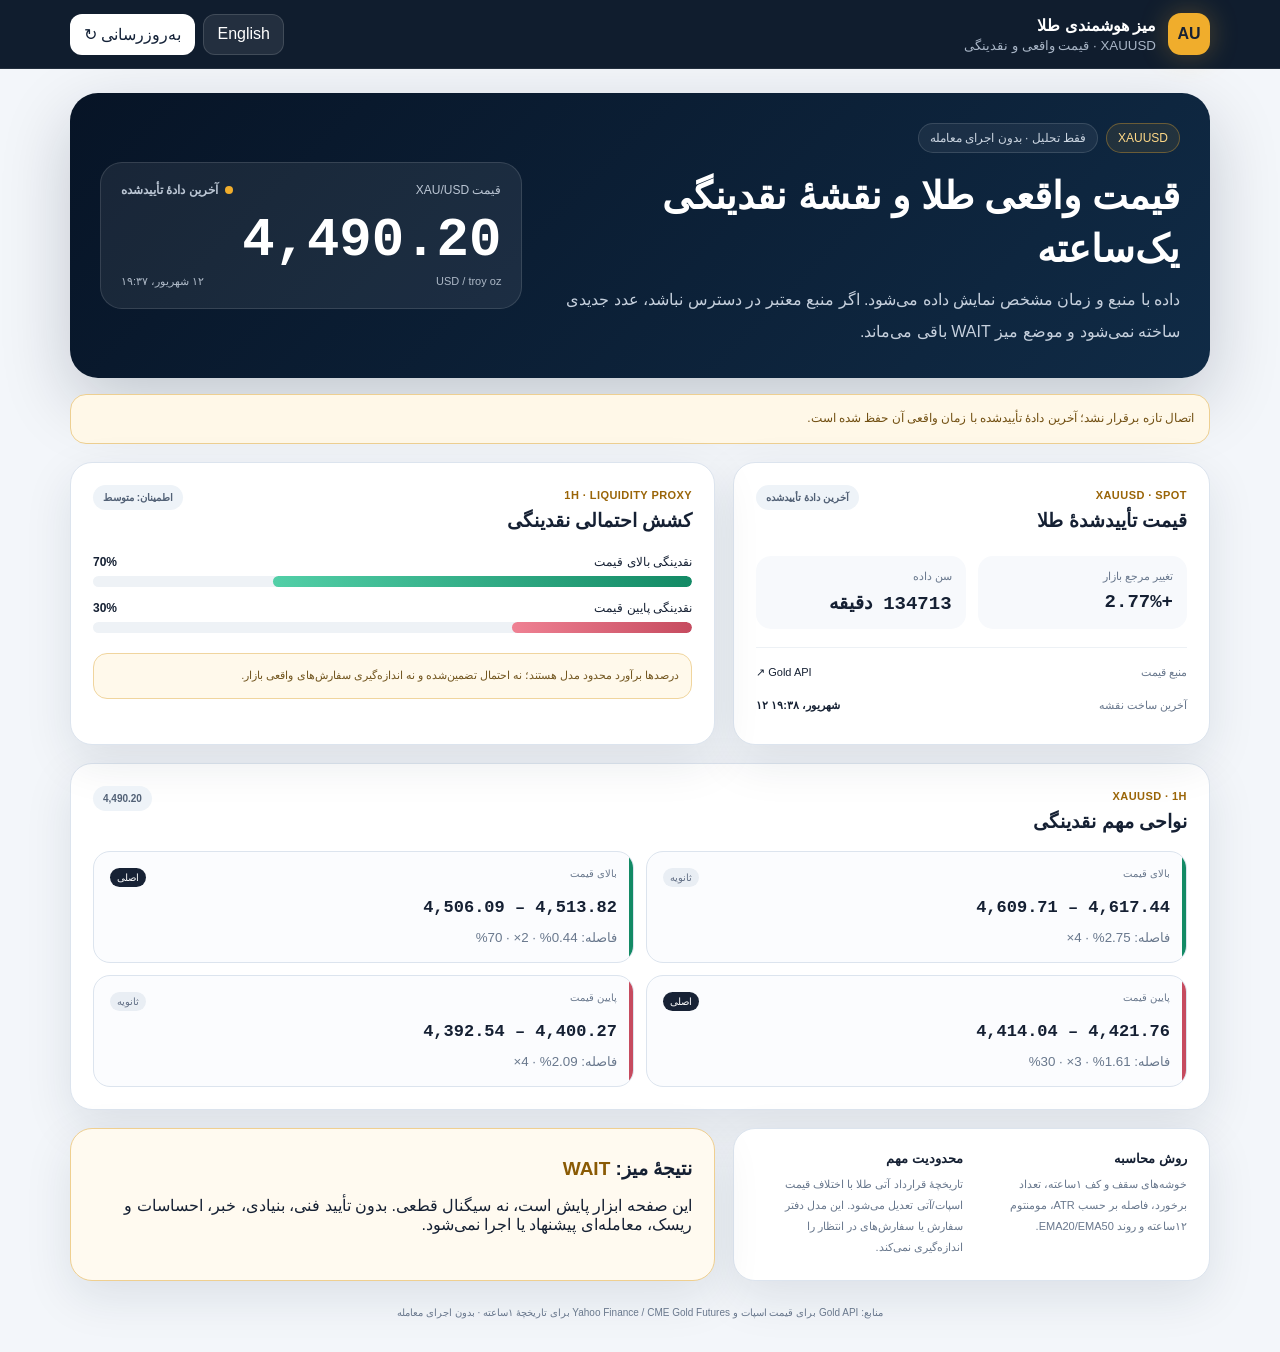
==== docs/index.html @ 8243bec1 "Publish independent live gold dashboard" ====
<!doctype html>
<html lang="fa" dir="rtl">
<head>
  <meta charset="utf-8">
  <meta name="viewport" content="width=device-width,initial-scale=1">
  <meta http-equiv="Content-Security-Policy" content="default-src 'self'; connect-src 'self' https://api.gold-api.com; style-src 'self' 'unsafe-inline'; script-src 'self' 'unsafe-inline'; img-src 'self' data:; object-src 'none'; base-uri 'none'; form-action 'none'">
  <title>میز هوشمندی طلا · XAUUSD</title>
  <meta name="description" content="قیمت واقعی XAUUSD و نقشه نقدینگی یک‌ساعته با منبع و زمان مشخص؛ بدون عدد ساختگی و بدون اجرای معامله.">
  <style>
    :root{--navy:#071426;--navy2:#102b46;--gold:#f0ad2c;--ink:#152033;--muted:#69788d;--line:#dce4ee;--paper:#fff;--bg:#f3f6fa;--green:#138a65;--red:#c64b5f;--blue:#2369db;--amber:#9a6508;--shadow:0 16px 48px rgba(16,35,60,.10)}
    *{box-sizing:border-box}html{color-scheme:light}body{margin:0;background:var(--bg);color:var(--ink);font-family:Tahoma,"Segoe UI",Arial,sans-serif}button,a{font:inherit}.shell{max-width:1180px;margin:auto;padding:0 20px}.topbar{position:sticky;top:0;z-index:20;background:rgba(7,20,38,.96);color:#fff;border-bottom:1px solid rgba(255,255,255,.08);backdrop-filter:blur(14px)}.topbar .shell{min-height:68px;display:flex;align-items:center;justify-content:space-between;gap:16px}.brand{display:flex;align-items:center;gap:12px;min-width:0}.mark{width:42px;height:42px;border-radius:13px;display:grid;place-items:center;background:var(--gold);color:#172133;font-weight:900;box-shadow:0 0 28px rgba(240,173,44,.28)}.brand strong,.brand small{display:block}.brand small{color:#a9b6c7;margin-top:3px}.actions{display:flex;gap:8px}.button{border:1px solid rgba(255,255,255,.14);border-radius:12px;background:rgba(255,255,255,.08);color:#fff;padding:10px 13px;cursor:pointer}.button.primary{background:#fff;color:#132137}.button:disabled{opacity:.55;cursor:wait}.hero{margin-top:24px;border-radius:28px;padding:30px;color:#fff;background:linear-gradient(135deg,var(--navy),var(--navy2));box-shadow:0 24px 70px rgba(7,20,38,.2);display:grid;grid-template-columns:1.2fr .8fr;gap:24px;align-items:center}.eyebrow{display:flex;gap:8px;flex-wrap:wrap}.pill{border:1px solid rgba(255,255,255,.13);border-radius:999px;padding:7px 11px;background:rgba(255,255,255,.06);font-size:12px;color:#cbd5e1}.pill.gold{border-color:rgba(240,173,44,.35);color:#ffd987;background:rgba(240,173,44,.09)}h1{margin:17px 0 8px;font-size:clamp(24px,4vw,38px);line-height:1.4}.hero p{margin:0;color:#c6d0dd;line-height:2;max-width:720px}.quote-panel{border:1px solid rgba(255,255,255,.12);background:rgba(255,255,255,.07);border-radius:22px;padding:20px}.quote-label{display:flex;align-items:center;justify-content:space-between;color:#bbc6d4;font-size:12px}.status-dot{display:inline-flex;align-items:center;gap:7px;font-weight:800}.status-dot::before{content:"";width:8px;height:8px;border-radius:50%;background:var(--gold)}.status-dot.live::before{background:#46d3a4;box-shadow:0 0 0 5px rgba(70,211,164,.12)}.price{display:block;margin:14px 0 5px;font:800 clamp(35px,6vw,54px)/1.1 ui-monospace,SFMono-Regular,Consolas,monospace;direction:ltr;text-align:right}.quote-meta{display:flex;justify-content:space-between;gap:10px;color:#aeb9c7;font-size:11px}.notice{display:none;margin-top:16px;border:1px solid #edcf91;background:#fff8e8;color:#725013;border-radius:16px;padding:13px 15px;font-size:12px;line-height:1.8}.notice.show{display:block}.grid{display:grid;gap:18px;margin:18px 0}.grid.two{grid-template-columns:.85fr 1.15fr}.card{background:var(--paper);border:1px solid var(--line);border-radius:22px;padding:22px;box-shadow:var(--shadow)}.card-head{display:flex;align-items:flex-start;justify-content:space-between;gap:14px}.kicker{color:var(--amber);font-weight:800;font-size:11px;letter-spacing:.04em}.card h2{font-size:19px;margin:6px 0 0}.badge{border-radius:999px;padding:7px 10px;background:#eef3f8;color:#526176;font-size:10px;font-weight:800}.metric-row{display:grid;grid-template-columns:1fr 1fr;gap:12px;margin-top:24px}.metric{background:#f7f9fc;border-radius:15px;padding:14px}.metric span{display:block;color:var(--muted);font-size:11px}.metric strong{display:block;margin-top:8px;font:800 19px ui-monospace,SFMono-Regular,Consolas,monospace}.source-list{border-top:1px solid #edf1f5;margin-top:18px;padding-top:8px}.source-row{display:flex;justify-content:space-between;gap:14px;padding:10px 0;color:var(--muted);font-size:11px}.source-row strong,.source-row a{color:var(--ink);text-decoration:none;text-align:left}.prob{margin-top:23px}.prob-line{display:flex;justify-content:space-between;font-size:12px;margin:14px 0 7px}.track{height:11px;border-radius:999px;background:#eef2f6;overflow:hidden}.fill{height:100%;border-radius:inherit}.fill.up{background:linear-gradient(90deg,#52cfa7,var(--green))}.fill.down{background:linear-gradient(90deg,#ef8193,var(--red))}.warning{margin-top:20px;border:1px solid #f0d59e;border-radius:14px;background:#fff9eb;padding:12px;color:#71551e;font-size:11px;line-height:1.8}.zones{display:grid;grid-template-columns:repeat(2,minmax(0,1fr));gap:12px;margin-top:18px}.zone{position:relative;overflow:hidden;border:1px solid var(--line);border-radius:17px;padding:16px;background:#fbfcfe}.zone::before{content:"";position:absolute;inset-block:0;inset-inline-start:0;width:4px;background:var(--green)}.zone.below::before{background:var(--red)}.zone-top{display:flex;justify-content:space-between;gap:10px;color:var(--muted);font-size:10px}.zone strong{display:block;margin:11px 0;font:800 17px ui-monospace,SFMono-Regular,Consolas,monospace;direction:ltr;text-align:right}.zone small{color:var(--muted)}.rank{padding:4px 7px;border-radius:99px;background:#172235;color:#fff}.rank.secondary{background:#e9eef4;color:#637086}.method{display:grid;grid-template-columns:1fr 1fr;gap:18px}.method h3{margin:0 0 8px;font-size:13px}.method p{margin:0;color:var(--muted);font-size:11px;line-height:1.9}.wait{background:#fffaf0;border-color:#efcf90}.wait strong{color:#8a5a04}.footer{padding:4px 0 30px;color:var(--muted);font-size:10px;text-align:center;line-height:1.9}.ltr{direction:ltr;unicode-bidi:embed}.skeleton{animation:pulse 1.2s ease-in-out infinite}@keyframes pulse{50%{opacity:.45}}@media(max-width:820px){.hero,.grid.two{grid-template-columns:1fr}.method{grid-template-columns:1fr}.hero{padding:23px}.quote-panel{max-width:none}}@media(max-width:560px){.shell{padding:0 13px}.brand small{display:none}.actions .label{display:none}.hero{margin-top:13px;border-radius:21px}.card{padding:17px;border-radius:18px}.zones,.metric-row{grid-template-columns:1fr}.topbar .shell{min-height:62px}.price{font-size:39px}}
  </style>
</head>
<body>
  <header class="topbar"><div class="shell"><div class="brand"><div class="mark">AU</div><div><strong id="brand">میز هوشمندی طلا</strong><small id="desk">XAUUSD · قیمت واقعی و نقدینگی</small></div></div><div class="actions"><button class="button" id="language" type="button">English</button><button class="button primary" id="refresh" type="button"><span class="label">به‌روزرسانی</span> ↻</button></div></div></header>
  <main class="shell">
    <section class="hero"><div><div class="eyebrow"><span class="pill gold">XAUUSD</span><span class="pill" id="analysis-only">فقط تحلیل · بدون اجرای معامله</span></div><h1 id="title">قیمت واقعی طلا و نقشهٔ نقدینگی یک‌ساعته</h1><p id="subtitle">داده با منبع و زمان مشخص نمایش داده می‌شود. اگر منبع معتبر در دسترس نباشد، عدد جدیدی ساخته نمی‌شود و موضع میز WAIT باقی می‌ماند.</p></div><div class="quote-panel"><div class="quote-label"><span id="quote-label">قیمت XAU/USD</span><span id="status" class="status-dot">در حال دریافت</span></div><strong id="price" class="price skeleton">—</strong><div class="quote-meta"><span>USD / troy oz</span><span id="observed">—</span></div></div></section>
    <div id="notice" class="notice"></div>
    <section class="grid two">
      <article class="card"><div class="card-head"><div><span class="kicker">XAUUSD · SPOT</span><h2 id="quote-title">قیمت تأییدشدهٔ طلا</h2></div><span id="quality" class="badge">—</span></div><div class="metric-row"><div class="metric"><span id="change-label">تغییر مرجع بازار</span><strong id="change">—</strong></div><div class="metric"><span id="age-label">سن داده</span><strong id="age">—</strong></div></div><div class="source-list"><div class="source-row"><span id="source-label">منبع قیمت</span><a href="https://api.gold-api.com/price/XAU/USD" target="_blank" rel="noreferrer">Gold API ↗</a></div><div class="source-row"><span id="snapshot-label">آخرین ساخت نقشه</span><strong id="generated" class="ltr">—</strong></div></div></article>
      <article class="card"><div class="card-head"><div><span class="kicker">1H · LIQUIDITY PROXY</span><h2 id="liquidity-title">کشش احتمالی نقدینگی</h2></div><span id="confidence" class="badge">—</span></div><div class="prob"><div class="prob-line"><span id="upper-label">نقدینگی بالای قیمت</span><strong id="upper">—</strong></div><div class="track"><div id="upper-bar" class="fill up" style="width:0"></div></div><div class="prob-line"><span id="lower-label">نقدینگی پایین قیمت</span><strong id="lower">—</strong></div><div class="track"><div id="lower-bar" class="fill down" style="width:0"></div></div></div><div id="liquidity-warning" class="warning">درصدها برآورد محدود مدل هستند؛ نه احتمال تضمین‌شده و نه اندازه‌گیری سفارش‌های واقعی بازار.</div></article>
    </section>
    <section class="card"><div class="card-head"><div><span class="kicker">XAUUSD · 1H</span><h2 id="zones-title">نواحی مهم نقدینگی</h2></div><span id="current" class="badge ltr">—</span></div><div id="zones" class="zones"><div class="zone"><small>در حال دریافت دادهٔ معتبر…</small></div></div></section>
    <section class="grid two"><article class="card"><div class="method"><div><h3 id="method-title">روش محاسبه</h3><p id="method-text">خوشه‌های سقف و کف ۱ساعته، تعداد برخورد، فاصله بر حسب ATR، مومنتوم ۱۲ساعته و روند EMA20/EMA50.</p></div><div><h3 id="limit-title">محدودیت مهم</h3><p id="limit-text">تاریخچهٔ قرارداد آتی طلا با اختلاف قیمت اسپات/آتی تعدیل می‌شود. این مدل دفتر سفارش یا سفارش‌های در انتظار را اندازه‌گیری نمی‌کند.</p></div></div></article><article class="card wait"><h2 id="decision-title">نتیجهٔ میز: <strong>WAIT</strong></h2><p id="decision-text">این صفحه ابزار پایش است، نه سیگنال قطعی. بدون تأیید فنی، بنیادی، خبر، احساسات و ریسک، معامله‌ای پیشنهاد یا اجرا نمی‌شود.</p></article></section>
    <footer class="footer" id="footer">منابع: Gold API برای قیمت اسپات و Yahoo Finance / CME Gold Futures برای تاریخچهٔ ۱ساعته · بدون اجرای معامله</footer>
  </main>
  <script>
    'use strict';
    const GOLD_URL='https://api.gold-api.com/price/XAU/USD';
    const SNAPSHOT_KEY='ashkan-gold-pages-snapshot-v1';
    const $=id=>document.getElementById(id);
    const copy={fa:{brand:'میز هوشمندی طلا',desk:'XAUUSD · قیمت واقعی و نقدینگی',analysis:'فقط تحلیل · بدون اجرای معامله',title:'قیمت واقعی طلا و نقشهٔ نقدینگی یک‌ساعته',subtitle:'داده با منبع و زمان مشخص نمایش داده می‌شود. اگر منبع معتبر در دسترس نباشد، عدد جدیدی ساخته نمی‌شود و موضع میز WAIT باقی می‌ماند.',refresh:'به‌روزرسانی',loading:'در حال دریافت',live:'زنده',delayed:'با تأخیر',stale:'آخرین دادهٔ تأییدشده',quoteLabel:'قیمت XAU/USD',quote:'قیمت تأییدشدهٔ طلا',change:'تغییر مرجع بازار',age:'سن داده',source:'منبع قیمت',snapshot:'آخرین ساخت نقشه',liquidity:'کشش احتمالی نقدینگی',upper:'نقدینگی بالای قیمت',lower:'نقدینگی پایین قیمت',confidence:'اطمینان',low:'کم',medium:'متوسط',warning:'درصدها برآورد محدود مدل هستند؛ نه احتمال تضمین‌شده و نه اندازه‌گیری سفارش‌های واقعی بازار.',zones:'نواحی مهم نقدینگی',above:'بالای قیمت',below:'پایین قیمت',primary:'اصلی',secondary:'ثانویه',distance:'فاصله',method:'روش محاسبه',methodText:'خوشه‌های سقف و کف ۱ساعته، تعداد برخورد، فاصله بر حسب ATR، مومنتوم ۱۲ساعته و روند EMA20/EMA50.',limit:'محدودیت مهم',limitText:'تاریخچهٔ قرارداد آتی طلا با اختلاف قیمت اسپات/آتی تعدیل می‌شود. این مدل دفتر سفارش یا سفارش‌های در انتظار را اندازه‌گیری نمی‌کند.',decision:'نتیجهٔ میز: ',decisionText:'این صفحه ابزار پایش است، نه سیگنال قطعی. بدون تأیید فنی، بنیادی، خبر، احساسات و ریسک، معامله‌ای پیشنهاد یا اجرا نمی‌شود.',footer:'منابع: Gold API برای قیمت اسپات و Yahoo Finance / CME Gold Futures برای تاریخچهٔ ۱ساعته · بدون اجرای معامله',network:'اتصال تازه برقرار نشد؛ آخرین دادهٔ تأییدشده با زمان واقعی آن حفظ شده است.',noData:'هیچ دادهٔ معتبر تازه‌ای در دسترس نیست؛ عددی نمایش داده نمی‌شود.',seconds:'ثانیه',minutes:'دقیقه'},en:{brand:'Gold Intelligence Desk',desk:'XAUUSD · validated price & liquidity',analysis:'Analysis only · no trade execution',title:'Real gold price and 1-hour liquidity map',subtitle:'Every value carries a source and timestamp. When validated data is unavailable, no new number is invented and the desk remains at WAIT.',refresh:'Refresh',loading:'Loading',live:'Live',delayed:'Delayed',stale:'Last verified',quoteLabel:'XAU/USD price',quote:'Validated gold quote',change:'Market reference change',age:'Data age',source:'Price source',snapshot:'Liquidity map built',liquidity:'Estimated liquidity attraction',upper:'Liquidity above price',lower:'Liquidity below price',confidence:'Confidence',low:'Low',medium:'Medium',warning:'Percentages are bounded model estimates—not guarantees or measurements of actual resting orders.',zones:'Important liquidity zones',above:'Above price',below:'Below price',primary:'Primary',secondary:'Secondary',distance:'Distance',method:'Method',methodText:'Clustered 1H swing highs/lows, touch count, ATR distance, 12-hour momentum and EMA20/EMA50 trend.',limit:'Important limitation',limitText:'Gold-futures history is shifted by the spot/futures basis. This model does not measure an order book or resting orders.',decision:'Desk conclusion: ',decisionText:'This is a monitoring tool, not a certain signal. No trade is proposed or executed without technical, fundamental, news, sentiment and risk confirmation.',footer:'Sources: Gold API for spot and Yahoo Finance / CME Gold Futures for 1-hour history · no trade execution',network:'A fresh connection failed; the last verified data remains visible with its original timestamp.',noData:'No fresh validated data is available; no number is displayed.',seconds:'seconds',minutes:'minutes'}};
    let lang=localStorage.getItem('desk-language')==='en'?'en':'fa',snapshot=null,quote=null,lastError=null,loading=false;
    const text=()=>copy[lang];
    const fmt=value=>new Intl.NumberFormat('en-US',{minimumFractionDigits:2,maximumFractionDigits:2}).format(value);
    const time=value=>value?new Intl.DateTimeFormat(lang==='fa'?'fa-IR':'en-GB',{timeZone:'Asia/Tehran',month:'short',day:'numeric',hour:'2-digit',minute:'2-digit'}).format(new Date(value)):'—';
    function validGold(raw){if(!raw||raw.symbol!=='XAU'||raw.currency!=='USD'||!Number.isFinite(raw.price)||raw.price<=0||typeof raw.updatedAt!=='string')return null;const age=(Date.now()-Date.parse(raw.updatedAt))/1000;if(!Number.isFinite(age)||age>300||age<-120)return null;return{price:raw.price,observed_at:raw.updatedAt,age_seconds:Math.max(0,age),quality:age<=90?'live':'delayed',provider:'Gold API'};}
    function validSnapshot(raw){return raw&&raw.instrument==='XAUUSD'&&raw.quote&&Number.isFinite(raw.quote.price)&&raw.liquidity&&Array.isArray(raw.liquidity.zones)?raw:null;}
    function zoneMarkup(zone,current,delta){const low=zone.low+delta,high=zone.high+delta,mid=zone.midpoint+delta,distance=Math.abs(mid-current)/current*100,t=text();return `<div class="zone ${zone.side==='below'?'below':''}"><div class="zone-top"><span>${zone.side==='above'?t.above:t.below}</span><span class="rank ${zone.rank==='secondary'?'secondary':''}">${zone.rank==='primary'?t.primary:t.secondary}</span></div><strong>${fmt(low)} – ${fmt(high)}</strong><small>${t.distance}: ${distance.toFixed(2)}% · ${zone.touches}×${zone.model_probability!=null?' · '+zone.model_probability+'%':''}</small></div>`;}
    function applyCopy(){const t=text();document.documentElement.lang=lang;document.documentElement.dir=lang==='fa'?'rtl':'ltr';document.title=lang==='fa'?'میز هوشمندی طلا · XAUUSD':'Gold Intelligence Desk · XAUUSD';$('brand').textContent=t.brand;$('desk').textContent=t.desk;$('analysis-only').textContent=t.analysis;$('title').textContent=t.title;$('subtitle').textContent=t.subtitle;$('quote-label').textContent=t.quoteLabel;$('language').textContent=lang==='fa'?'English':'فارسی';$('refresh').querySelector('.label').textContent=t.refresh;$('quote-title').textContent=t.quote;$('change-label').textContent=t.change;$('age-label').textContent=t.age;$('source-label').textContent=t.source;$('snapshot-label').textContent=t.snapshot;$('liquidity-title').textContent=t.liquidity;$('upper-label').textContent=t.upper;$('lower-label').textContent=t.lower;$('liquidity-warning').textContent=t.warning;$('zones-title').textContent=t.zones;$('method-title').textContent=t.method;$('method-text').textContent=t.methodText;$('limit-title').textContent=t.limit;$('limit-text').textContent=t.limitText;$('decision-title').innerHTML=t.decision+'<strong>WAIT</strong>';$('decision-text').textContent=t.decisionText;$('footer').textContent=t.footer;}
    function render(){applyCopy();const t=text(),q=quote||(snapshot&&snapshot.quote),usable=q&&Number.isFinite(q.price),observed=q&&(q.observed_at||q.updatedAt),age=usable?Math.max(0,(Date.now()-Date.parse(observed))/1000):null,quality=quote?quote.quality:(usable?'stale':'unavailable');$('price').classList.remove('skeleton');$('price').textContent=usable?fmt(q.price):'—';$('observed').textContent=usable?time(observed):'—';$('status').textContent=quality==='live'?t.live:quality==='delayed'?t.delayed:quality==='stale'?t.stale:t.noData;$('status').className='status-dot '+(quality==='live'?'live':'');$('quality').textContent=quality==='live'?t.live:quality==='delayed'?t.delayed:quality==='stale'?t.stale:'—';$('age').textContent=age==null?'—':age<120?`${Math.round(age)} ${t.seconds}`:`${Math.round(age/60)} ${t.minutes}`;$('change').textContent=snapshot&&Number.isFinite(snapshot.quote.change_percent)?`${snapshot.quote.change_percent>=0?'+':''}${snapshot.quote.change_percent.toFixed(2)}%`:'—';$('generated').textContent=snapshot?time(snapshot.generated_at):'—';const notice=lastError?(!usable?t.noData:t.network):'';$('notice').textContent=notice;$('notice').className='notice '+(notice?'show':'');const liq=snapshot&&snapshot.liquidity;if(liq){$('confidence').textContent=`${t.confidence}: ${liq.confidence==='medium'?t.medium:t.low}`;$('upper').textContent=liq.upper_probability+'%';$('lower').textContent=liq.lower_probability+'%';$('upper-bar').style.width=liq.upper_probability+'%';$('lower-bar').style.width=liq.lower_probability+'%';$('current').textContent=usable?fmt(q.price):'—';const delta=usable?q.price-snapshot.quote.price:0;$('zones').innerHTML=liq.zones.map(z=>zoneMarkup(z,usable?q.price:snapshot.quote.price,delta)).join('');}else{$('confidence').textContent='—';$('upper').textContent=$('lower').textContent='—';$('zones').innerHTML=`<div class="zone"><small>${t.noData}</small></div>`;}}
    async function load(){if(loading)return;loading=true;$('refresh').disabled=true;lastError=null;try{const [snapResult,goldResult]=await Promise.allSettled([fetch('market.json?ts='+Date.now(),{cache:'no-store'}).then(r=>{if(!r.ok)throw new Error('snapshot');return r.json();}),fetch(GOLD_URL,{cache:'no-store'}).then(r=>{if(!r.ok)throw new Error('quote');return r.json();})]);if(snapResult.status==='fulfilled'&&validSnapshot(snapResult.value)){snapshot=snapResult.value;localStorage.setItem(SNAPSHOT_KEY,JSON.stringify(snapshot));}else{const saved=JSON.parse(localStorage.getItem(SNAPSHOT_KEY)||'null');snapshot=validSnapshot(saved);lastError='snapshot';}quote=goldResult.status==='fulfilled'?validGold(goldResult.value):null;if(!quote)lastError=lastError||'quote';}catch(error){lastError='network';}finally{loading=false;$('refresh').disabled=false;render();}}
    $('language').addEventListener('click',()=>{lang=lang==='fa'?'en':'fa';localStorage.setItem('desk-language',lang);render();});$('refresh').addEventListener('click',load);applyCopy();load();setInterval(load,60000);
  </script>
</body>
</html>
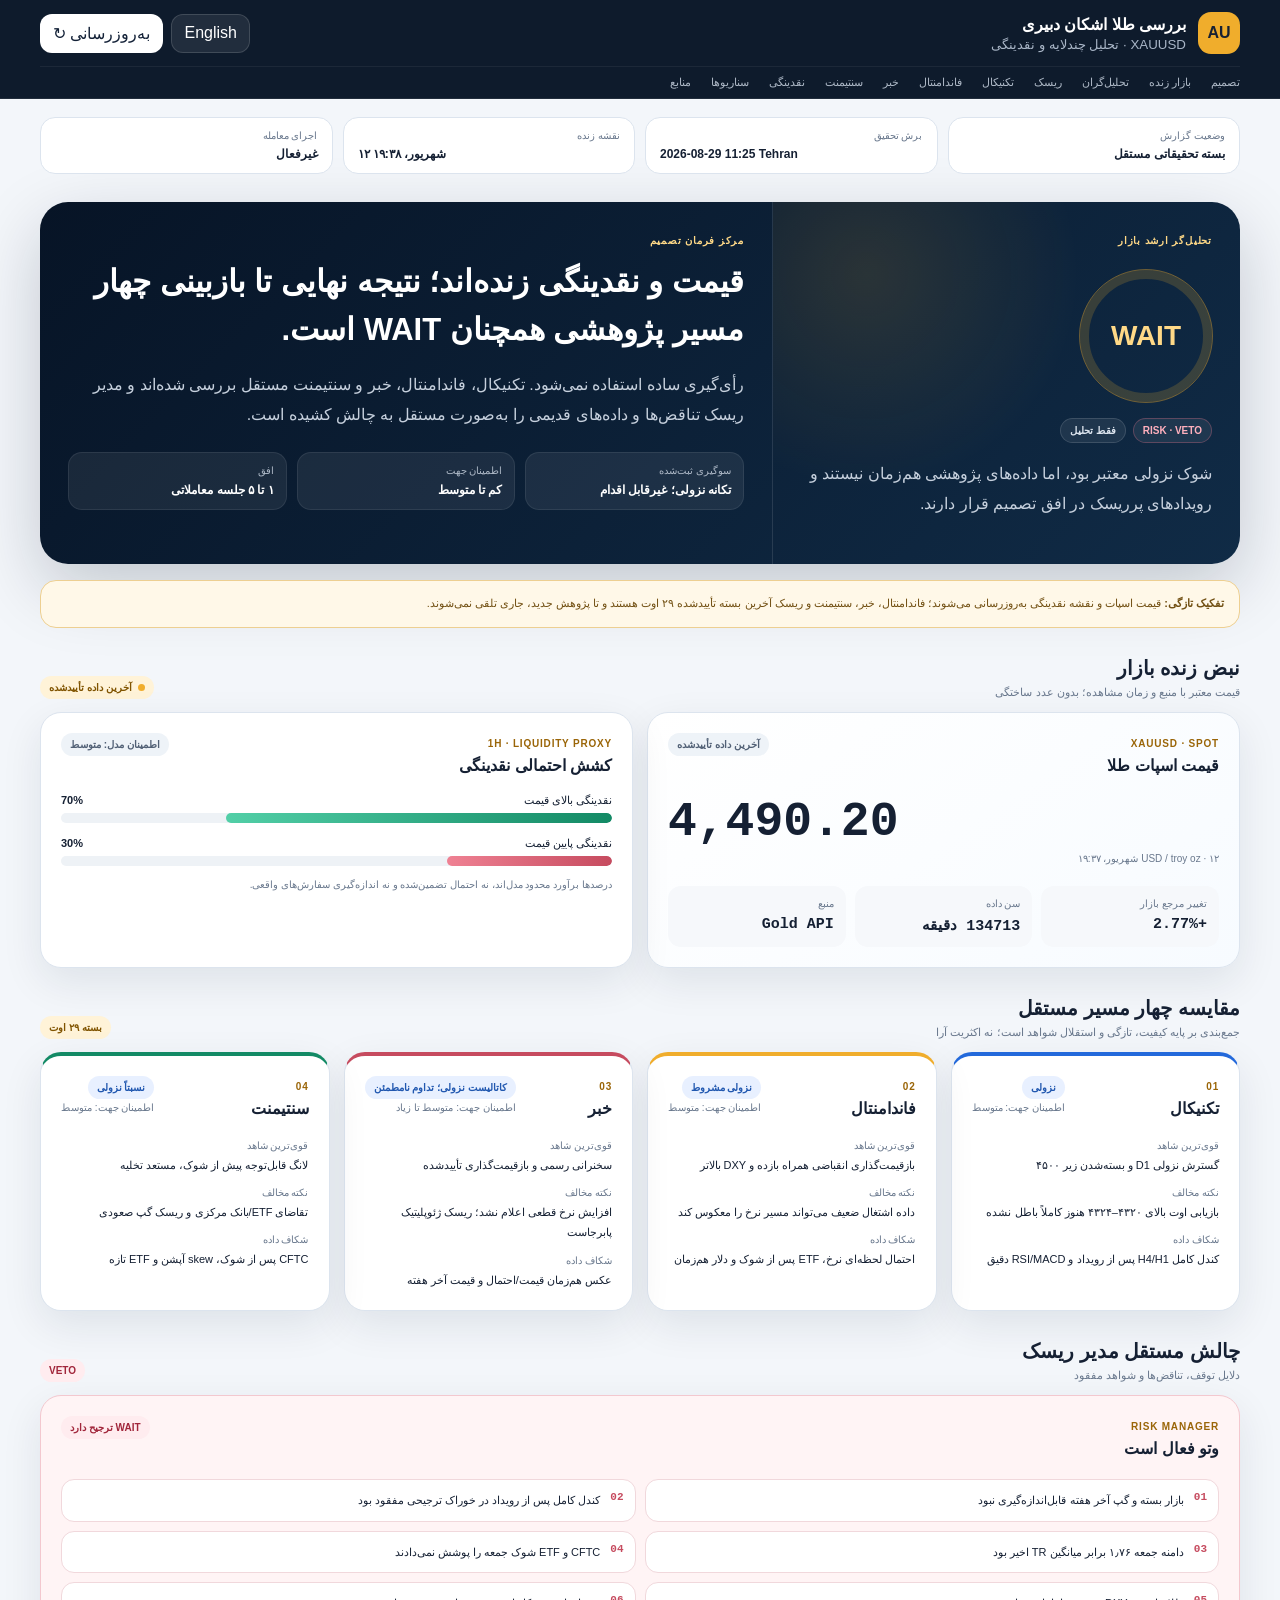
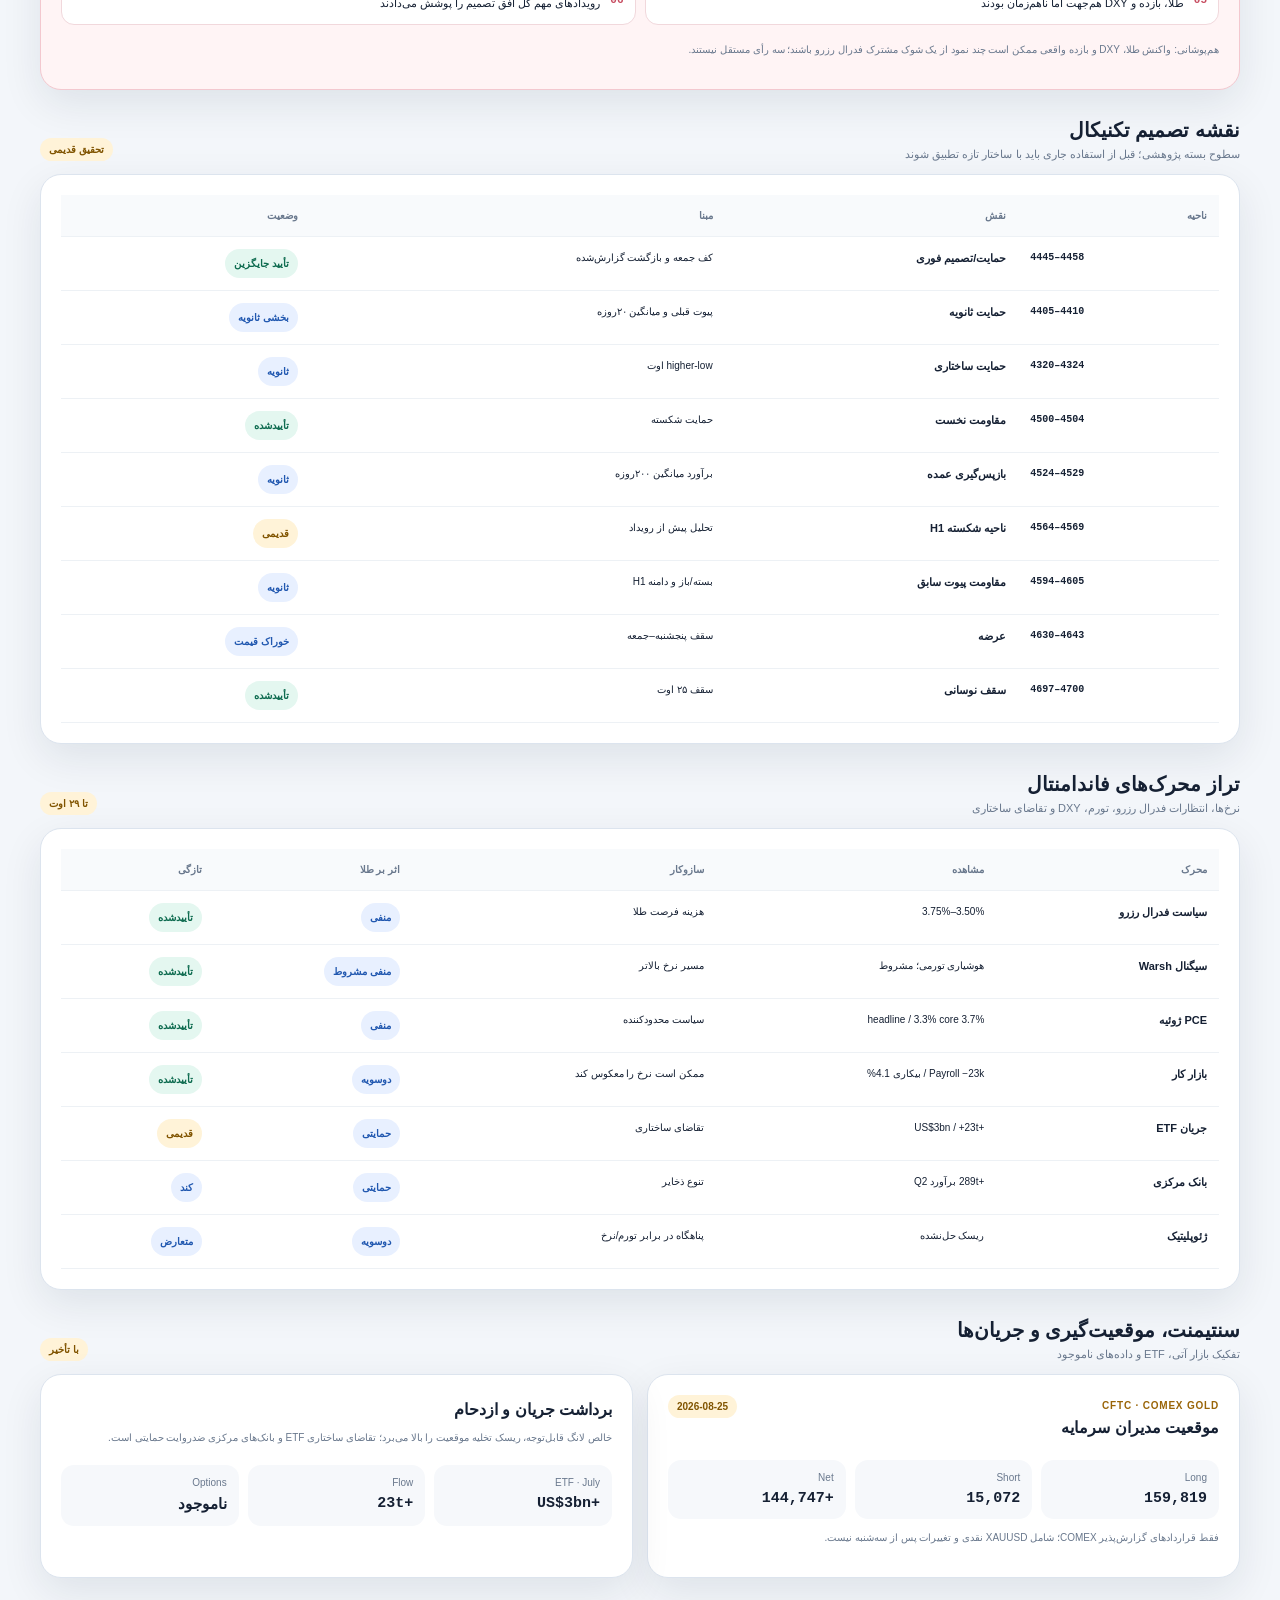
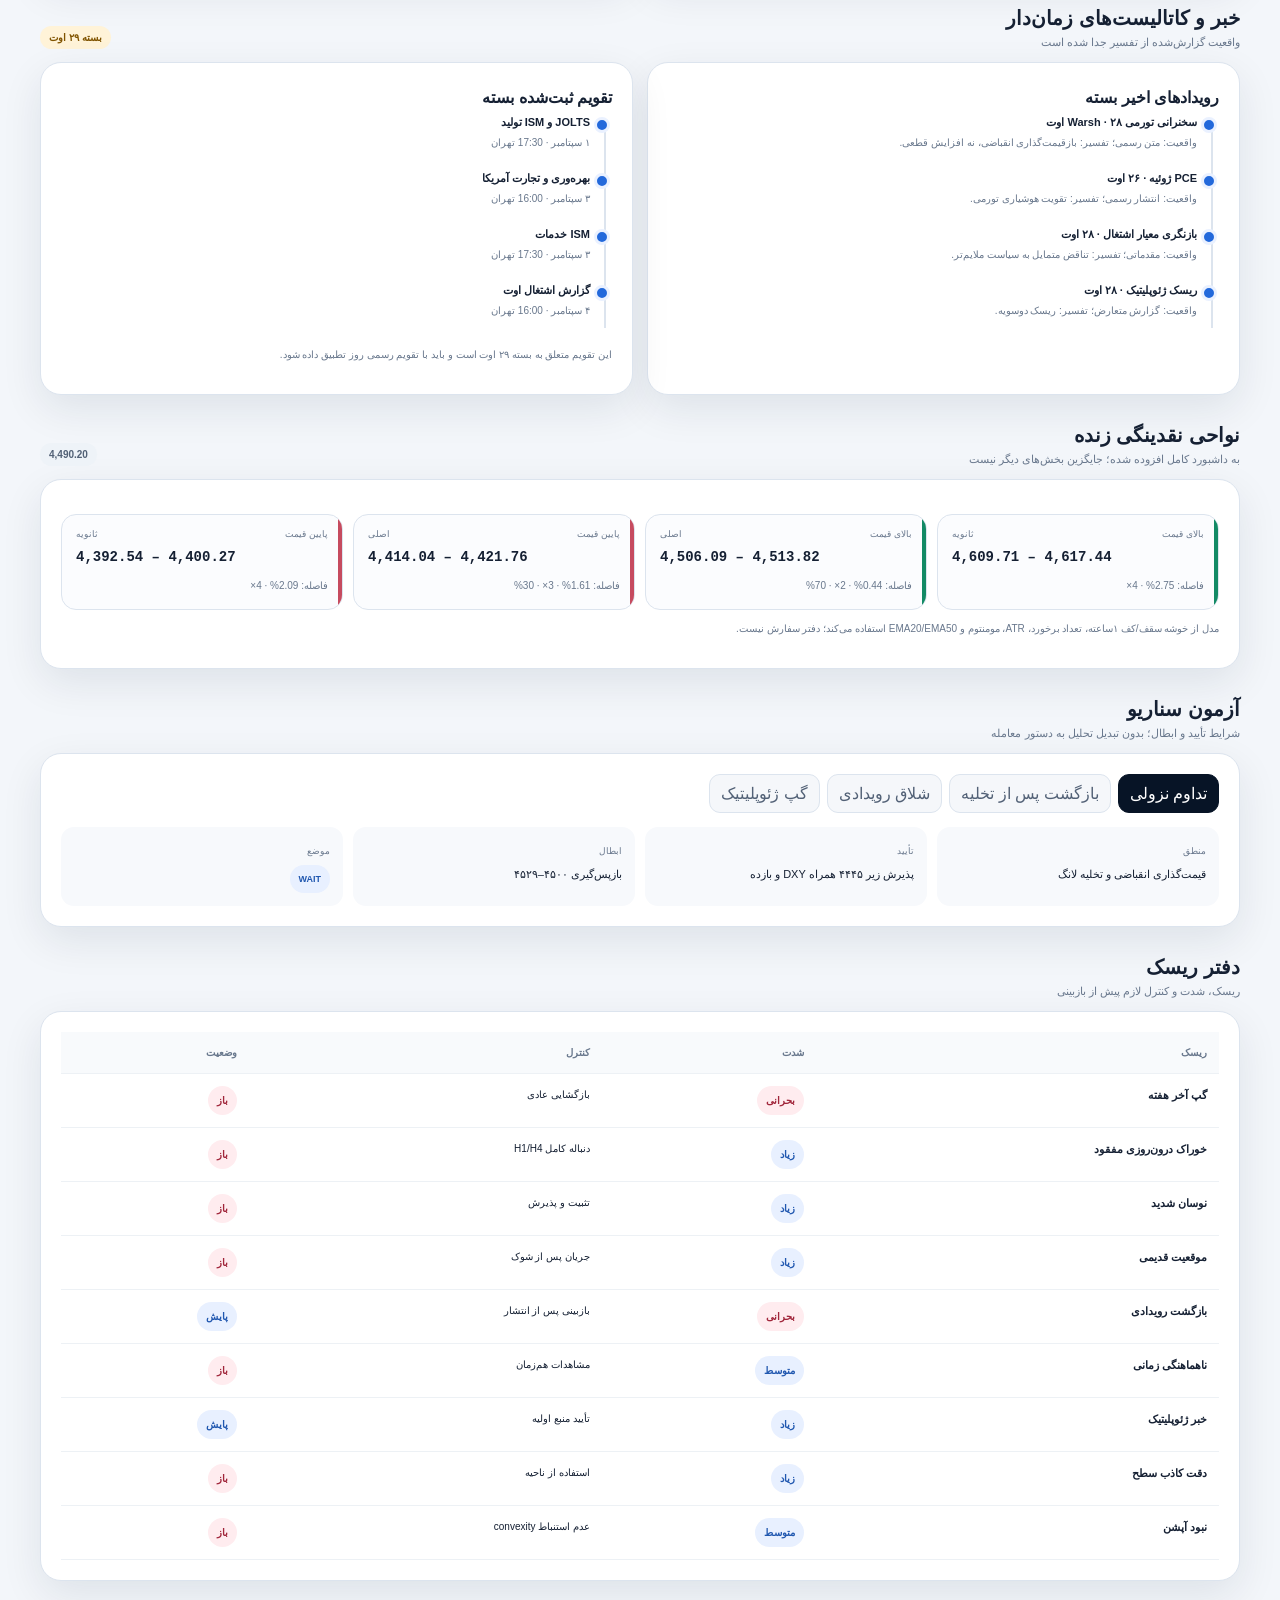
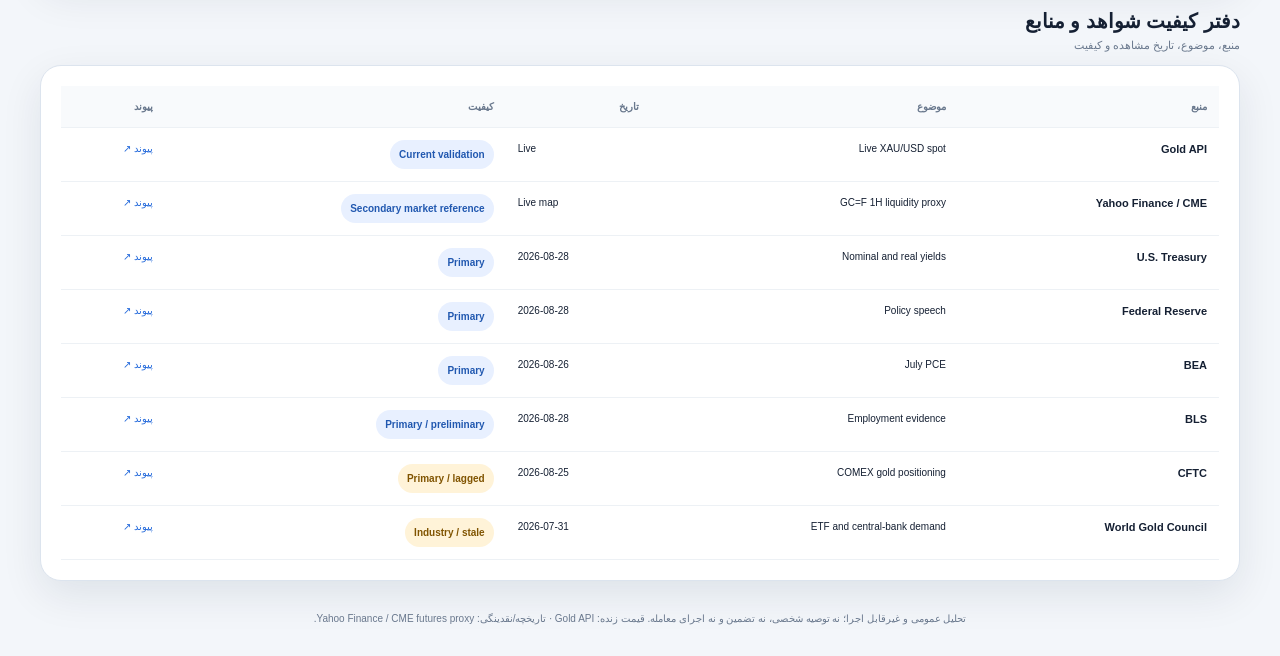
==== commit 7f4d1d8e: "Restore complete research desk with liquidity" ====
--- a/docs/index.html
+++ b/docs/index.html
@@ -1,46 +1,44 @@
 <!doctype html>
 <html lang="fa" dir="rtl">
 <head>
-  <meta charset="utf-8">
-  <meta name="viewport" content="width=device-width,initial-scale=1">
-  <meta http-equiv="Content-Security-Policy" content="default-src 'self'; connect-src 'self' https://api.gold-api.com; style-src 'self' 'unsafe-inline'; script-src 'self' 'unsafe-inline'; img-src 'self' data:; object-src 'none'; base-uri 'none'; form-action 'none'">
-  <title>میز هوشمندی طلا · XAUUSD</title>
-  <meta name="description" content="قیمت واقعی XAUUSD و نقشه نقدینگی یک‌ساعته با منبع و زمان مشخص؛ بدون عدد ساختگی و بدون اجرای معامله.">
-  <style>
-    :root{--navy:#071426;--navy2:#102b46;--gold:#f0ad2c;--ink:#152033;--muted:#69788d;--line:#dce4ee;--paper:#fff;--bg:#f3f6fa;--green:#138a65;--red:#c64b5f;--blue:#2369db;--amber:#9a6508;--shadow:0 16px 48px rgba(16,35,60,.10)}
-    *{box-sizing:border-box}html{color-scheme:light}body{margin:0;background:var(--bg);color:var(--ink);font-family:Tahoma,"Segoe UI",Arial,sans-serif}button,a{font:inherit}.shell{max-width:1180px;margin:auto;padding:0 20px}.topbar{position:sticky;top:0;z-index:20;background:rgba(7,20,38,.96);color:#fff;border-bottom:1px solid rgba(255,255,255,.08);backdrop-filter:blur(14px)}.topbar .shell{min-height:68px;display:flex;align-items:center;justify-content:space-between;gap:16px}.brand{display:flex;align-items:center;gap:12px;min-width:0}.mark{width:42px;height:42px;border-radius:13px;display:grid;place-items:center;background:var(--gold);color:#172133;font-weight:900;box-shadow:0 0 28px rgba(240,173,44,.28)}.brand strong,.brand small{display:block}.brand small{color:#a9b6c7;margin-top:3px}.actions{display:flex;gap:8px}.button{border:1px solid rgba(255,255,255,.14);border-radius:12px;background:rgba(255,255,255,.08);color:#fff;padding:10px 13px;cursor:pointer}.button.primary{background:#fff;color:#132137}.button:disabled{opacity:.55;cursor:wait}.hero{margin-top:24px;border-radius:28px;padding:30px;color:#fff;background:linear-gradient(135deg,var(--navy),var(--navy2));box-shadow:0 24px 70px rgba(7,20,38,.2);display:grid;grid-template-columns:1.2fr .8fr;gap:24px;align-items:center}.eyebrow{display:flex;gap:8px;flex-wrap:wrap}.pill{border:1px solid rgba(255,255,255,.13);border-radius:999px;padding:7px 11px;background:rgba(255,255,255,.06);font-size:12px;color:#cbd5e1}.pill.gold{border-color:rgba(240,173,44,.35);color:#ffd987;background:rgba(240,173,44,.09)}h1{margin:17px 0 8px;font-size:clamp(24px,4vw,38px);line-height:1.4}.hero p{margin:0;color:#c6d0dd;line-height:2;max-width:720px}.quote-panel{border:1px solid rgba(255,255,255,.12);background:rgba(255,255,255,.07);border-radius:22px;padding:20px}.quote-label{display:flex;align-items:center;justify-content:space-between;color:#bbc6d4;font-size:12px}.status-dot{display:inline-flex;align-items:center;gap:7px;font-weight:800}.status-dot::before{content:"";width:8px;height:8px;border-radius:50%;background:var(--gold)}.status-dot.live::before{background:#46d3a4;box-shadow:0 0 0 5px rgba(70,211,164,.12)}.price{display:block;margin:14px 0 5px;font:800 clamp(35px,6vw,54px)/1.1 ui-monospace,SFMono-Regular,Consolas,monospace;direction:ltr;text-align:right}.quote-meta{display:flex;justify-content:space-between;gap:10px;color:#aeb9c7;font-size:11px}.notice{display:none;margin-top:16px;border:1px solid #edcf91;background:#fff8e8;color:#725013;border-radius:16px;padding:13px 15px;font-size:12px;line-height:1.8}.notice.show{display:block}.grid{display:grid;gap:18px;margin:18px 0}.grid.two{grid-template-columns:.85fr 1.15fr}.card{background:var(--paper);border:1px solid var(--line);border-radius:22px;padding:22px;box-shadow:var(--shadow)}.card-head{display:flex;align-items:flex-start;justify-content:space-between;gap:14px}.kicker{color:var(--amber);font-weight:800;font-size:11px;letter-spacing:.04em}.card h2{font-size:19px;margin:6px 0 0}.badge{border-radius:999px;padding:7px 10px;background:#eef3f8;color:#526176;font-size:10px;font-weight:800}.metric-row{display:grid;grid-template-columns:1fr 1fr;gap:12px;margin-top:24px}.metric{background:#f7f9fc;border-radius:15px;padding:14px}.metric span{display:block;color:var(--muted);font-size:11px}.metric strong{display:block;margin-top:8px;font:800 19px ui-monospace,SFMono-Regular,Consolas,monospace}.source-list{border-top:1px solid #edf1f5;margin-top:18px;padding-top:8px}.source-row{display:flex;justify-content:space-between;gap:14px;padding:10px 0;color:var(--muted);font-size:11px}.source-row strong,.source-row a{color:var(--ink);text-decoration:none;text-align:left}.prob{margin-top:23px}.prob-line{display:flex;justify-content:space-between;font-size:12px;margin:14px 0 7px}.track{height:11px;border-radius:999px;background:#eef2f6;overflow:hidden}.fill{height:100%;border-radius:inherit}.fill.up{background:linear-gradient(90deg,#52cfa7,var(--green))}.fill.down{background:linear-gradient(90deg,#ef8193,var(--red))}.warning{margin-top:20px;border:1px solid #f0d59e;border-radius:14px;background:#fff9eb;padding:12px;color:#71551e;font-size:11px;line-height:1.8}.zones{display:grid;grid-template-columns:repeat(2,minmax(0,1fr));gap:12px;margin-top:18px}.zone{position:relative;overflow:hidden;border:1px solid var(--line);border-radius:17px;padding:16px;background:#fbfcfe}.zone::before{content:"";position:absolute;inset-block:0;inset-inline-start:0;width:4px;background:var(--green)}.zone.below::before{background:var(--red)}.zone-top{display:flex;justify-content:space-between;gap:10px;color:var(--muted);font-size:10px}.zone strong{display:block;margin:11px 0;font:800 17px ui-monospace,SFMono-Regular,Consolas,monospace;direction:ltr;text-align:right}.zone small{color:var(--muted)}.rank{padding:4px 7px;border-radius:99px;background:#172235;color:#fff}.rank.secondary{background:#e9eef4;color:#637086}.method{display:grid;grid-template-columns:1fr 1fr;gap:18px}.method h3{margin:0 0 8px;font-size:13px}.method p{margin:0;color:var(--muted);font-size:11px;line-height:1.9}.wait{background:#fffaf0;border-color:#efcf90}.wait strong{color:#8a5a04}.footer{padding:4px 0 30px;color:var(--muted);font-size:10px;text-align:center;line-height:1.9}.ltr{direction:ltr;unicode-bidi:embed}.skeleton{animation:pulse 1.2s ease-in-out infinite}@keyframes pulse{50%{opacity:.45}}@media(max-width:820px){.hero,.grid.two{grid-template-columns:1fr}.method{grid-template-columns:1fr}.hero{padding:23px}.quote-panel{max-width:none}}@media(max-width:560px){.shell{padding:0 13px}.brand small{display:none}.actions .label{display:none}.hero{margin-top:13px;border-radius:21px}.card{padding:17px;border-radius:18px}.zones,.metric-row{grid-template-columns:1fr}.topbar .shell{min-height:62px}.price{font-size:39px}}
-  </style>
+<meta charset="utf-8"><meta name="viewport" content="width=device-width,initial-scale=1">
+<meta http-equiv="Content-Security-Policy" content="default-src 'self'; connect-src 'self' https://api.gold-api.com; style-src 'self' 'unsafe-inline'; script-src 'self' 'unsafe-inline'; img-src 'self' data:; object-src 'none'; base-uri 'none'; form-action 'none'">
+<title>میز جامع هوشمندی طلا · XAUUSD</title>
+<meta name="description" content="داشبورد جامع XAUUSD شامل قیمت زنده، تکنیکال، فاندامنتال، خبر، سنتیمنت، ریسک و نواحی نقدینگی.">
+<style>
+:root{--navy:#071426;--navy2:#102b46;--gold:#f0ad2c;--ink:#152033;--muted:#69788d;--line:#dce4ee;--paper:#fff;--bg:#f3f6fa;--green:#138a65;--red:#c64b5f;--blue:#2369db;--amber:#9a6508;--shadow:0 14px 42px rgba(16,35,60,.09)}*{box-sizing:border-box}html{scroll-behavior:smooth}body{margin:0;background:var(--bg);color:var(--ink);font-family:Tahoma,"Segoe UI",Arial,sans-serif}button,a{font:inherit}.shell{max-width:1240px;margin:auto;padding:0 20px}.topbar{position:sticky;top:0;z-index:30;background:rgba(7,20,38,.97);color:#fff;border-bottom:1px solid rgba(255,255,255,.08);backdrop-filter:blur(14px)}.topline{min-height:66px;display:flex;align-items:center;justify-content:space-between;gap:16px}.brand{display:flex;align-items:center;gap:12px;min-width:0}.mark{width:42px;height:42px;border-radius:13px;display:grid;place-items:center;background:var(--gold);color:#172133;font-weight:900}.brand strong,.brand small{display:block}.brand small{color:#a9b6c7;margin-top:3px}.actions{display:flex;gap:8px}.button{border:1px solid rgba(255,255,255,.14);border-radius:12px;background:rgba(255,255,255,.08);color:#fff;padding:9px 12px;cursor:pointer}.button.primary{background:#fff;color:#132137}.button:disabled{opacity:.55}.nav{display:flex;gap:20px;overflow:auto;border-top:1px solid rgba(255,255,255,.06);padding:9px 0}.nav a{color:#aeb9c7;text-decoration:none;font-size:11px;white-space:nowrap}.nav a:hover{color:#fff}.context{display:grid;grid-template-columns:repeat(4,1fr);gap:10px;margin-top:18px}.context div{background:#fff;border:1px solid var(--line);border-radius:15px;padding:12px 14px}.context span,.metric span{display:block;color:var(--muted);font-size:10px}.context strong{display:block;margin-top:6px;font-size:12px}.hero{margin-top:14px;border-radius:28px;overflow:hidden;color:#fff;background:linear-gradient(135deg,var(--navy),var(--navy2));box-shadow:0 24px 70px rgba(7,20,38,.2);display:grid;grid-template-columns:.78fr 1.22fr}.decision{padding:28px;border-inline-end:1px solid rgba(255,255,255,.11);background:radial-gradient(circle at 20% 20%,rgba(240,173,44,.13),transparent 45%)}.wait{width:132px;height:132px;border-radius:50%;display:grid;place-items:center;border:9px solid rgba(240,173,44,.19);outline:1px solid rgba(240,173,44,.42);font-size:28px;font-weight:900;color:#ffd987;margin:22px 0 16px}.decision p,.hero-copy p{color:#c6d0dd;line-height:1.9}.hero-copy{padding:28px}.eyebrow{font-size:10px;font-weight:800;letter-spacing:.08em;color:var(--amber)}.hero .eyebrow{color:#ffd987}.hero h1{margin:10px 0;font-size:clamp(20px,3vw,31px);line-height:1.55}.badges{display:flex;flex-wrap:wrap;gap:7px}.badge{display:inline-flex;align-items:center;border-radius:999px;padding:6px 9px;background:#eef3f8;color:#526176;font-size:10px;font-weight:800}.badge.red{background:#ffecef;color:#a1263b}.badge.amber{background:#fff3d8;color:#805400}.badge.green{background:#e4f7f0;color:#0d6b4f}.badge.blue{background:#e8f0ff;color:#2158b0}.hero .badge{border:1px solid rgba(255,255,255,.13);background:rgba(255,255,255,.07);color:#dce4ee}.hero .badge.red{color:#ffb0bd;border-color:rgba(255,120,140,.28)}.hero-metrics{display:grid;grid-template-columns:repeat(3,1fr);gap:10px;margin-top:21px}.hero-metrics div{background:rgba(255,255,255,.07);border:1px solid rgba(255,255,255,.08);border-radius:14px;padding:12px}.hero-metrics span{display:block;color:#aeb9c7;font-size:10px}.hero-metrics strong{display:block;margin-top:7px;font-size:12px}.notice{margin:16px 0;border:1px solid #edcf91;background:#fff8e8;color:#725013;border-radius:16px;padding:13px 15px;font-size:11px;line-height:1.8}.section{scroll-margin-top:112px;margin-top:28px}.section-head{display:flex;align-items:end;justify-content:space-between;gap:15px;margin-bottom:13px}.section-head h2{font-size:20px;margin:0}.section-head p{margin:6px 0 0;color:var(--muted);font-size:11px}.card{background:var(--paper);border:1px solid var(--line);border-radius:21px;padding:20px;box-shadow:var(--shadow)}.grid{display:grid;gap:14px}.two{grid-template-columns:repeat(2,minmax(0,1fr))}.four{grid-template-columns:repeat(4,minmax(0,1fr))}.quote{background:linear-gradient(145deg,#fff,#f7fbff)}.card-head{display:flex;align-items:flex-start;justify-content:space-between;gap:12px}.card h3{font-size:16px;margin:5px 0}.price{display:block;margin:18px 0 4px;font:800 clamp(32px,5vw,48px)/1 ui-monospace,SFMono-Regular,Consolas,monospace;direction:ltr;text-align:start}.fine{color:var(--muted);font-size:10px;line-height:1.8}.metric-row{display:grid;grid-template-columns:repeat(3,1fr);gap:9px;margin-top:18px}.metric{background:#f6f8fb;border-radius:13px;padding:12px}.metric strong{display:block;margin-top:7px;font:800 15px ui-monospace,SFMono-Regular,Consolas,monospace}.prob-line{display:flex;justify-content:space-between;font-size:11px;margin:14px 0 6px}.track{height:10px;border-radius:999px;background:#eef2f6;overflow:hidden}.fill{height:100%;border-radius:inherit}.fill.up{background:linear-gradient(90deg,#52cfa7,var(--green))}.fill.down{background:linear-gradient(90deg,#ef8193,var(--red))}.zones{display:grid;grid-template-columns:repeat(4,minmax(0,1fr));gap:10px;margin-top:14px}.zone{position:relative;overflow:hidden;border:1px solid var(--line);border-radius:15px;padding:14px;background:#fbfcfe}.zone:before{content:"";position:absolute;inset-block:0;inset-inline-start:0;width:4px;background:var(--green)}.zone.below:before{background:var(--red)}.zone-top{display:flex;justify-content:space-between;gap:8px;color:var(--muted);font-size:9px}.zone strong{display:block;margin:10px 0;font:800 14px ui-monospace,SFMono-Regular,Consolas,monospace;direction:ltr;text-align:start}.analyst{border-top:4px solid var(--blue)}.analyst:nth-child(2){border-top-color:var(--gold)}.analyst:nth-child(3){border-top-color:var(--red)}.analyst:nth-child(4){border-top-color:var(--green)}.analyst-head{display:flex;justify-content:space-between;gap:10px}.analyst dl{margin:17px 0 0}.analyst dt{font-size:10px;color:var(--muted);margin-top:12px}.analyst dd{font-size:11px;line-height:1.85;margin:4px 0 0}.risk-gate{background:#fff4f5;border-color:#f3c8cf}.risk-list{display:grid;grid-template-columns:repeat(2,1fr);gap:9px;margin:16px 0}.risk-item{display:flex;gap:10px;align-items:flex-start;background:#fff;border:1px solid #f1d8dc;border-radius:13px;padding:11px;font-size:11px;line-height:1.7}.risk-item b{color:var(--red);font:800 11px ui-monospace,monospace}.table-wrap{overflow:auto}.table{width:100%;border-collapse:collapse;min-width:760px}.table th,.table td{padding:12px;border-bottom:1px solid #edf1f5;text-align:start;font-size:10px;line-height:1.7;vertical-align:top}.table th{color:var(--muted);font-weight:700;background:#f8fafc}.table td strong{font-size:11px}.level{font:800 11px ui-monospace,monospace;direction:ltr;unicode-bidi:embed}.timeline{position:relative;padding-inline-start:22px}.timeline:before{content:"";position:absolute;inset-block:8px;inset-inline-start:6px;width:2px;background:#dce4ee}.event{position:relative;padding:0 0 16px}.event:before{content:"";position:absolute;inset-inline-start:-20px;top:5px;width:10px;height:10px;background:var(--blue);border:3px solid #eaf1ff;border-radius:50%}.event strong{font-size:11px}.event p{margin:4px 0 0;color:var(--muted);font-size:10px;line-height:1.8}.tabs{display:flex;gap:7px;overflow:auto;margin-bottom:14px}.tab{border:1px solid var(--line);background:#f5f7fa;color:#526176;border-radius:11px;padding:9px 11px;white-space:nowrap;cursor:pointer}.tab[aria-selected="true"]{background:var(--navy);color:#fff;border-color:var(--navy)}.scenario{display:grid;grid-template-columns:repeat(4,1fr);gap:10px}.scenario div{background:#f7f9fc;border-radius:13px;padding:13px}.scenario span{color:var(--muted);font-size:9px}.scenario p{font-size:11px;line-height:1.8;margin:7px 0 0}.source-link{color:var(--blue);text-decoration:none}.footer{padding:28px 0;color:var(--muted);font-size:10px;text-align:center;line-height:1.9}.ltr{direction:ltr;unicode-bidi:embed}.status-dot:before{content:"";display:inline-block;width:7px;height:7px;border-radius:50%;background:var(--gold);margin-inline-end:6px}.status-dot.live:before{background:#43c89b;box-shadow:0 0 0 4px rgba(67,200,155,.13)}.skeleton{animation:pulse 1.2s ease-in-out infinite}@keyframes pulse{50%{opacity:.45}}@media(max-width:900px){.hero{grid-template-columns:1fr}.decision{border-inline-end:0;border-bottom:1px solid rgba(255,255,255,.1)}.context,.four,.zones{grid-template-columns:repeat(2,1fr)}.scenario{grid-template-columns:repeat(2,1fr)}}@media(max-width:650px){.shell{padding:0 13px}.brand small{display:none}.actions .label{display:none}.two,.four,.context,.zones,.scenario,.risk-list{grid-template-columns:1fr}.hero{border-radius:20px}.hero-copy,.decision,.card{padding:17px}.decision{display:grid;grid-template-columns:auto 1fr;align-items:center;gap:16px}.wait{width:94px;height:94px;font-size:21px;margin:12px 0}.hero-metrics,.metric-row{grid-template-columns:1fr}.section-head{align-items:start;flex-direction:column}}
+</style>
 </head>
 <body>
-  <header class="topbar"><div class="shell"><div class="brand"><div class="mark">AU</div><div><strong id="brand">میز هوشمندی طلا</strong><small id="desk">XAUUSD · قیمت واقعی و نقدینگی</small></div></div><div class="actions"><button class="button" id="language" type="button">English</button><button class="button primary" id="refresh" type="button"><span class="label">به‌روزرسانی</span> ↻</button></div></div></header>
-  <main class="shell">
-    <section class="hero"><div><div class="eyebrow"><span class="pill gold">XAUUSD</span><span class="pill" id="analysis-only">فقط تحلیل · بدون اجرای معامله</span></div><h1 id="title">قیمت واقعی طلا و نقشهٔ نقدینگی یک‌ساعته</h1><p id="subtitle">داده با منبع و زمان مشخص نمایش داده می‌شود. اگر منبع معتبر در دسترس نباشد، عدد جدیدی ساخته نمی‌شود و موضع میز WAIT باقی می‌ماند.</p></div><div class="quote-panel"><div class="quote-label"><span id="quote-label">قیمت XAU/USD</span><span id="status" class="status-dot">در حال دریافت</span></div><strong id="price" class="price skeleton">—</strong><div class="quote-meta"><span>USD / troy oz</span><span id="observed">—</span></div></div></section>
-    <div id="notice" class="notice"></div>
-    <section class="grid two">
-      <article class="card"><div class="card-head"><div><span class="kicker">XAUUSD · SPOT</span><h2 id="quote-title">قیمت تأییدشدهٔ طلا</h2></div><span id="quality" class="badge">—</span></div><div class="metric-row"><div class="metric"><span id="change-label">تغییر مرجع بازار</span><strong id="change">—</strong></div><div class="metric"><span id="age-label">سن داده</span><strong id="age">—</strong></div></div><div class="source-list"><div class="source-row"><span id="source-label">منبع قیمت</span><a href="https://api.gold-api.com/price/XAU/USD" target="_blank" rel="noreferrer">Gold API ↗</a></div><div class="source-row"><span id="snapshot-label">آخرین ساخت نقشه</span><strong id="generated" class="ltr">—</strong></div></div></article>
-      <article class="card"><div class="card-head"><div><span class="kicker">1H · LIQUIDITY PROXY</span><h2 id="liquidity-title">کشش احتمالی نقدینگی</h2></div><span id="confidence" class="badge">—</span></div><div class="prob"><div class="prob-line"><span id="upper-label">نقدینگی بالای قیمت</span><strong id="upper">—</strong></div><div class="track"><div id="upper-bar" class="fill up" style="width:0"></div></div><div class="prob-line"><span id="lower-label">نقدینگی پایین قیمت</span><strong id="lower">—</strong></div><div class="track"><div id="lower-bar" class="fill down" style="width:0"></div></div></div><div id="liquidity-warning" class="warning">درصدها برآورد محدود مدل هستند؛ نه احتمال تضمین‌شده و نه اندازه‌گیری سفارش‌های واقعی بازار.</div></article>
-    </section>
-    <section class="card"><div class="card-head"><div><span class="kicker">XAUUSD · 1H</span><h2 id="zones-title">نواحی مهم نقدینگی</h2></div><span id="current" class="badge ltr">—</span></div><div id="zones" class="zones"><div class="zone"><small>در حال دریافت دادهٔ معتبر…</small></div></div></section>
-    <section class="grid two"><article class="card"><div class="method"><div><h3 id="method-title">روش محاسبه</h3><p id="method-text">خوشه‌های سقف و کف ۱ساعته، تعداد برخورد، فاصله بر حسب ATR، مومنتوم ۱۲ساعته و روند EMA20/EMA50.</p></div><div><h3 id="limit-title">محدودیت مهم</h3><p id="limit-text">تاریخچهٔ قرارداد آتی طلا با اختلاف قیمت اسپات/آتی تعدیل می‌شود. این مدل دفتر سفارش یا سفارش‌های در انتظار را اندازه‌گیری نمی‌کند.</p></div></div></article><article class="card wait"><h2 id="decision-title">نتیجهٔ میز: <strong>WAIT</strong></h2><p id="decision-text">این صفحه ابزار پایش است، نه سیگنال قطعی. بدون تأیید فنی، بنیادی، خبر، احساسات و ریسک، معامله‌ای پیشنهاد یا اجرا نمی‌شود.</p></article></section>
-    <footer class="footer" id="footer">منابع: Gold API برای قیمت اسپات و Yahoo Finance / CME Gold Futures برای تاریخچهٔ ۱ساعته · بدون اجرای معامله</footer>
-  </main>
-  <script>
-    'use strict';
-    const GOLD_URL='https://api.gold-api.com/price/XAU/USD';
-    const SNAPSHOT_KEY='ashkan-gold-pages-snapshot-v1';
-    const $=id=>document.getElementById(id);
-    const copy={fa:{brand:'میز هوشمندی طلا',desk:'XAUUSD · قیمت واقعی و نقدینگی',analysis:'فقط تحلیل · بدون اجرای معامله',title:'قیمت واقعی طلا و نقشهٔ نقدینگی یک‌ساعته',subtitle:'داده با منبع و زمان مشخص نمایش داده می‌شود. اگر منبع معتبر در دسترس نباشد، عدد جدیدی ساخته نمی‌شود و موضع میز WAIT باقی می‌ماند.',refresh:'به‌روزرسانی',loading:'در حال دریافت',live:'زنده',delayed:'با تأخیر',stale:'آخرین دادهٔ تأییدشده',quoteLabel:'قیمت XAU/USD',quote:'قیمت تأییدشدهٔ طلا',change:'تغییر مرجع بازار',age:'سن داده',source:'منبع قیمت',snapshot:'آخرین ساخت نقشه',liquidity:'کشش احتمالی نقدینگی',upper:'نقدینگی بالای قیمت',lower:'نقدینگی پایین قیمت',confidence:'اطمینان',low:'کم',medium:'متوسط',warning:'درصدها برآورد محدود مدل هستند؛ نه احتمال تضمین‌شده و نه اندازه‌گیری سفارش‌های واقعی بازار.',zones:'نواحی مهم نقدینگی',above:'بالای قیمت',below:'پایین قیمت',primary:'اصلی',secondary:'ثانویه',distance:'فاصله',method:'روش محاسبه',methodText:'خوشه‌های سقف و کف ۱ساعته، تعداد برخورد، فاصله بر حسب ATR، مومنتوم ۱۲ساعته و روند EMA20/EMA50.',limit:'محدودیت مهم',limitText:'تاریخچهٔ قرارداد آتی طلا با اختلاف قیمت اسپات/آتی تعدیل می‌شود. این مدل دفتر سفارش یا سفارش‌های در انتظار را اندازه‌گیری نمی‌کند.',decision:'نتیجهٔ میز: ',decisionText:'این صفحه ابزار پایش است، نه سیگنال قطعی. بدون تأیید فنی، بنیادی، خبر، احساسات و ریسک، معامله‌ای پیشنهاد یا اجرا نمی‌شود.',footer:'منابع: Gold API برای قیمت اسپات و Yahoo Finance / CME Gold Futures برای تاریخچهٔ ۱ساعته · بدون اجرای معامله',network:'اتصال تازه برقرار نشد؛ آخرین دادهٔ تأییدشده با زمان واقعی آن حفظ شده است.',noData:'هیچ دادهٔ معتبر تازه‌ای در دسترس نیست؛ عددی نمایش داده نمی‌شود.',seconds:'ثانیه',minutes:'دقیقه'},en:{brand:'Gold Intelligence Desk',desk:'XAUUSD · validated price & liquidity',analysis:'Analysis only · no trade execution',title:'Real gold price and 1-hour liquidity map',subtitle:'Every value carries a source and timestamp. When validated data is unavailable, no new number is invented and the desk remains at WAIT.',refresh:'Refresh',loading:'Loading',live:'Live',delayed:'Delayed',stale:'Last verified',quoteLabel:'XAU/USD price',quote:'Validated gold quote',change:'Market reference change',age:'Data age',source:'Price source',snapshot:'Liquidity map built',liquidity:'Estimated liquidity attraction',upper:'Liquidity above price',lower:'Liquidity below price',confidence:'Confidence',low:'Low',medium:'Medium',warning:'Percentages are bounded model estimates—not guarantees or measurements of actual resting orders.',zones:'Important liquidity zones',above:'Above price',below:'Below price',primary:'Primary',secondary:'Secondary',distance:'Distance',method:'Method',methodText:'Clustered 1H swing highs/lows, touch count, ATR distance, 12-hour momentum and EMA20/EMA50 trend.',limit:'Important limitation',limitText:'Gold-futures history is shifted by the spot/futures basis. This model does not measure an order book or resting orders.',decision:'Desk conclusion: ',decisionText:'This is a monitoring tool, not a certain signal. No trade is proposed or executed without technical, fundamental, news, sentiment and risk confirmation.',footer:'Sources: Gold API for spot and Yahoo Finance / CME Gold Futures for 1-hour history · no trade execution',network:'A fresh connection failed; the last verified data remains visible with its original timestamp.',noData:'No fresh validated data is available; no number is displayed.',seconds:'seconds',minutes:'minutes'}};
-    let lang=localStorage.getItem('desk-language')==='en'?'en':'fa',snapshot=null,quote=null,lastError=null,loading=false;
-    const text=()=>copy[lang];
-    const fmt=value=>new Intl.NumberFormat('en-US',{minimumFractionDigits:2,maximumFractionDigits:2}).format(value);
-    const time=value=>value?new Intl.DateTimeFormat(lang==='fa'?'fa-IR':'en-GB',{timeZone:'Asia/Tehran',month:'short',day:'numeric',hour:'2-digit',minute:'2-digit'}).format(new Date(value)):'—';
-    function validGold(raw){if(!raw||raw.symbol!=='XAU'||raw.currency!=='USD'||!Number.isFinite(raw.price)||raw.price<=0||typeof raw.updatedAt!=='string')return null;const age=(Date.now()-Date.parse(raw.updatedAt))/1000;if(!Number.isFinite(age)||age>300||age<-120)return null;return{price:raw.price,observed_at:raw.updatedAt,age_seconds:Math.max(0,age),quality:age<=90?'live':'delayed',provider:'Gold API'};}
-    function validSnapshot(raw){return raw&&raw.instrument==='XAUUSD'&&raw.quote&&Number.isFinite(raw.quote.price)&&raw.liquidity&&Array.isArray(raw.liquidity.zones)?raw:null;}
-    function zoneMarkup(zone,current,delta){const low=zone.low+delta,high=zone.high+delta,mid=zone.midpoint+delta,distance=Math.abs(mid-current)/current*100,t=text();return `<div class="zone ${zone.side==='below'?'below':''}"><div class="zone-top"><span>${zone.side==='above'?t.above:t.below}</span><span class="rank ${zone.rank==='secondary'?'secondary':''}">${zone.rank==='primary'?t.primary:t.secondary}</span></div><strong>${fmt(low)} – ${fmt(high)}</strong><small>${t.distance}: ${distance.toFixed(2)}% · ${zone.touches}×${zone.model_probability!=null?' · '+zone.model_probability+'%':''}</small></div>`;}
-    function applyCopy(){const t=text();document.documentElement.lang=lang;document.documentElement.dir=lang==='fa'?'rtl':'ltr';document.title=lang==='fa'?'میز هوشمندی طلا · XAUUSD':'Gold Intelligence Desk · XAUUSD';$('brand').textContent=t.brand;$('desk').textContent=t.desk;$('analysis-only').textContent=t.analysis;$('title').textContent=t.title;$('subtitle').textContent=t.subtitle;$('quote-label').textContent=t.quoteLabel;$('language').textContent=lang==='fa'?'English':'فارسی';$('refresh').querySelector('.label').textContent=t.refresh;$('quote-title').textContent=t.quote;$('change-label').textContent=t.change;$('age-label').textContent=t.age;$('source-label').textContent=t.source;$('snapshot-label').textContent=t.snapshot;$('liquidity-title').textContent=t.liquidity;$('upper-label').textContent=t.upper;$('lower-label').textContent=t.lower;$('liquidity-warning').textContent=t.warning;$('zones-title').textContent=t.zones;$('method-title').textContent=t.method;$('method-text').textContent=t.methodText;$('limit-title').textContent=t.limit;$('limit-text').textContent=t.limitText;$('decision-title').innerHTML=t.decision+'<strong>WAIT</strong>';$('decision-text').textContent=t.decisionText;$('footer').textContent=t.footer;}
-    function render(){applyCopy();const t=text(),q=quote||(snapshot&&snapshot.quote),usable=q&&Number.isFinite(q.price),observed=q&&(q.observed_at||q.updatedAt),age=usable?Math.max(0,(Date.now()-Date.parse(observed))/1000):null,quality=quote?quote.quality:(usable?'stale':'unavailable');$('price').classList.remove('skeleton');$('price').textContent=usable?fmt(q.price):'—';$('observed').textContent=usable?time(observed):'—';$('status').textContent=quality==='live'?t.live:quality==='delayed'?t.delayed:quality==='stale'?t.stale:t.noData;$('status').className='status-dot '+(quality==='live'?'live':'');$('quality').textContent=quality==='live'?t.live:quality==='delayed'?t.delayed:quality==='stale'?t.stale:'—';$('age').textContent=age==null?'—':age<120?`${Math.round(age)} ${t.seconds}`:`${Math.round(age/60)} ${t.minutes}`;$('change').textContent=snapshot&&Number.isFinite(snapshot.quote.change_percent)?`${snapshot.quote.change_percent>=0?'+':''}${snapshot.quote.change_percent.toFixed(2)}%`:'—';$('generated').textContent=snapshot?time(snapshot.generated_at):'—';const notice=lastError?(!usable?t.noData:t.network):'';$('notice').textContent=notice;$('notice').className='notice '+(notice?'show':'');const liq=snapshot&&snapshot.liquidity;if(liq){$('confidence').textContent=`${t.confidence}: ${liq.confidence==='medium'?t.medium:t.low}`;$('upper').textContent=liq.upper_probability+'%';$('lower').textContent=liq.lower_probability+'%';$('upper-bar').style.width=liq.upper_probability+'%';$('lower-bar').style.width=liq.lower_probability+'%';$('current').textContent=usable?fmt(q.price):'—';const delta=usable?q.price-snapshot.quote.price:0;$('zones').innerHTML=liq.zones.map(z=>zoneMarkup(z,usable?q.price:snapshot.quote.price,delta)).join('');}else{$('confidence').textContent='—';$('upper').textContent=$('lower').textContent='—';$('zones').innerHTML=`<div class="zone"><small>${t.noData}</small></div>`;}}
-    async function load(){if(loading)return;loading=true;$('refresh').disabled=true;lastError=null;try{const [snapResult,goldResult]=await Promise.allSettled([fetch('market.json?ts='+Date.now(),{cache:'no-store'}).then(r=>{if(!r.ok)throw new Error('snapshot');return r.json();}),fetch(GOLD_URL,{cache:'no-store'}).then(r=>{if(!r.ok)throw new Error('quote');return r.json();})]);if(snapResult.status==='fulfilled'&&validSnapshot(snapResult.value)){snapshot=snapResult.value;localStorage.setItem(SNAPSHOT_KEY,JSON.stringify(snapshot));}else{const saved=JSON.parse(localStorage.getItem(SNAPSHOT_KEY)||'null');snapshot=validSnapshot(saved);lastError='snapshot';}quote=goldResult.status==='fulfilled'?validGold(goldResult.value):null;if(!quote)lastError=lastError||'quote';}catch(error){lastError='network';}finally{loading=false;$('refresh').disabled=false;render();}}
-    $('language').addEventListener('click',()=>{lang=lang==='fa'?'en':'fa';localStorage.setItem('desk-language',lang);render();});$('refresh').addEventListener('click',load);applyCopy();load();setInterval(load,60000);
-  </script>
-</body>
-</html>
+<header class="topbar"><div class="shell"><div class="topline"><div class="brand"><div class="mark">AU</div><div><strong data-t="brand">بررسی طلا اشکان دبیری</strong><small data-t="desk">XAUUSD · تحلیل چندلایه و نقدینگی</small></div></div><div class="actions"><button class="button" id="language">English</button><button class="button primary" id="refresh"><span class="label" data-t="refresh">به‌روزرسانی</span> ↻</button></div></div><nav class="nav"><a href="#decision" data-t="navDecision">تصمیم</a><a href="#live" data-t="navLive">بازار زنده</a><a href="#analysts" data-t="navAnalysts">تحلیل‌گران</a><a href="#risk" data-t="navRisk">ریسک</a><a href="#technical" data-t="navTechnical">تکنیکال</a><a href="#macro" data-t="navMacro">فاندامنتال</a><a href="#catalysts" data-t="navNews">خبر</a><a href="#sentiment" data-t="navSentiment">سنتیمنت</a><a href="#liquidity" data-t="navLiquidity">نقدینگی</a><a href="#scenarios" data-t="navScenarios">سناریوها</a><a href="#sources" data-t="navSources">منابع</a></nav></div></header>
+<main class="shell">
+<section class="context"><div><span data-t="reportStatus">وضعیت گزارش</span><strong data-t="researchSnapshot">بسته تحقیقاتی مستقل</strong></div><div><span data-t="researchCutoff">برش تحقیق</span><strong class="ltr">2026-08-29 11:25 Tehran</strong></div><div><span data-t="liveMap">نقشه زنده</span><strong id="generated" class="ltr">—</strong></div><div><span data-t="execution">اجرای معامله</span><strong data-t="disabled">غیرفعال</strong></div></section>
+<section class="hero section" id="decision"><div class="decision"><div><span class="eyebrow" data-t="chief">تحلیل‌گر ارشد بازار</span><div class="wait">WAIT</div></div><div><div class="badges"><span class="badge red">RISK · VETO</span><span class="badge" data-t="analysisOnly">فقط تحلیل</span></div><p data-t="waitReason">شوک نزولی معتبر بود، اما داده‌های پژوهشی هم‌زمان نیستند و رویدادهای پرریسک در افق تصمیم قرار دارند.</p></div></div><div class="hero-copy"><span class="eyebrow" data-t="decisionCenter">مرکز فرمان تصمیم</span><h1 data-t="thesis">قیمت و نقدینگی زنده‌اند؛ نتیجه نهایی تا بازبینی چهار مسیر پژوهشی همچنان WAIT است.</h1><p data-t="thesisDetail">رأی‌گیری ساده استفاده نمی‌شود. تکنیکال، فاندامنتال، خبر و سنتیمنت مستقل بررسی شده‌اند و مدیر ریسک تناقض‌ها و داده‌های قدیمی را به‌صورت مستقل به چالش کشیده است.</p><div class="hero-metrics"><div><span data-t="bias">سوگیری ثبت‌شده</span><strong data-t="biasValue">تکانه نزولی؛ غیرقابل اقدام</strong></div><div><span data-t="confidence">اطمینان جهت</span><strong data-t="lowMedium">کم تا متوسط</strong></div><div><span data-t="horizon">افق</span><strong data-t="horizonValue">۱ تا ۵ جلسه معاملاتی</strong></div></div></div></section>
+<div class="notice"><strong data-t="freshnessTitle">تفکیک تازگی:</strong> <span data-t="freshnessText">قیمت اسپات و نقشه نقدینگی به‌روزرسانی می‌شوند؛ فاندامنتال، خبر، سنتیمنت و ریسک آخرین بسته تأییدشده ۲۹ اوت هستند و تا پژوهش جدید، جاری تلقی نمی‌شوند.</span></div>
+<section class="section" id="live"><div class="section-head"><div><h2 data-t="liveTitle">نبض زنده بازار</h2><p data-t="liveSub">قیمت معتبر با منبع و زمان مشاهده؛ بدون عدد ساختگی</p></div><span id="status" class="badge status-dot">در حال دریافت</span></div><div class="grid two"><article class="card quote"><div class="card-head"><div><span class="eyebrow">XAUUSD · SPOT</span><h3 data-t="spotPrice">قیمت اسپات طلا</h3></div><span id="quality" class="badge">—</span></div><strong id="price" class="price skeleton">—</strong><div class="fine"><span>USD / troy oz</span> · <span id="observed">—</span></div><div class="metric-row"><div class="metric"><span data-t="marketChange">تغییر مرجع بازار</span><strong id="change">—</strong></div><div class="metric"><span data-t="dataAge">سن داده</span><strong id="age">—</strong></div><div class="metric"><span data-t="source">منبع</span><strong>Gold API</strong></div></div></article><article class="card"><div class="card-head"><div><span class="eyebrow">1H · LIQUIDITY PROXY</span><h3 data-t="attraction">کشش احتمالی نقدینگی</h3></div><span id="liqConfidence" class="badge">—</span></div><div class="prob-line"><span data-t="upperLiquidity">نقدینگی بالای قیمت</span><strong id="upper">—</strong></div><div class="track"><div id="upperBar" class="fill up"></div></div><div class="prob-line"><span data-t="lowerLiquidity">نقدینگی پایین قیمت</span><strong id="lower">—</strong></div><div class="track"><div id="lowerBar" class="fill down"></div></div><p class="fine" data-t="probLimit">درصدها برآورد محدود مدل‌اند، نه احتمال تضمین‌شده و نه اندازه‌گیری سفارش‌های واقعی.</p></article></div></section>
+<section class="section" id="analysts"><div class="section-head"><div><h2 data-t="analystsTitle">مقایسه چهار مسیر مستقل</h2><p data-t="analystsSub">جمع‌بندی بر پایه کیفیت، تازگی و استقلال شواهد است؛ نه اکثریت آرا</p></div><span class="badge amber" data-t="packet">بسته ۲۹ اوت</span></div><div id="analystCards" class="grid four"></div></section>
+<section class="section" id="risk"><div class="section-head"><div><h2 data-t="riskTitle">چالش مستقل مدیر ریسک</h2><p data-t="riskSub">دلایل توقف، تناقض‌ها و شواهد مفقود</p></div><span class="badge red">VETO</span></div><article class="card risk-gate"><div class="card-head"><div><span class="eyebrow">RISK MANAGER</span><h3 data-t="vetoActive">وتو فعال است</h3></div><span class="badge red" data-t="waitPreferred">WAIT ترجیح دارد</span></div><div id="riskReasons" class="risk-list"></div><p class="fine" data-t="duplicateWarning">هم‌پوشانی: واکنش طلا، DXY و بازده واقعی ممکن است چند نمود از یک شوک مشترک فدرال رزرو باشند؛ سه رأی مستقل نیستند.</p></article></section>
+<section class="section" id="technical"><div class="section-head"><div><h2 data-t="technicalTitle">نقشه تصمیم تکنیکال</h2><p data-t="technicalSub">سطوح بسته پژوهشی؛ قبل از استفاده جاری باید با ساختار تازه تطبیق شوند</p></div><span class="badge amber" data-t="staleResearch">تحقیق قدیمی</span></div><div class="card table-wrap"><table class="table"><thead><tr><th data-t="zone">ناحیه</th><th data-t="role">نقش</th><th data-t="basis">مبنا</th><th data-t="state">وضعیت</th></tr></thead><tbody id="levels"></tbody></table></div></section>
+<section class="section" id="macro"><div class="section-head"><div><h2 data-t="macroTitle">تراز محرک‌های فاندامنتال</h2><p data-t="macroSub">نرخ‌ها، انتظارات فدرال رزرو، تورم، DXY و تقاضای ساختاری</p></div><span class="badge amber" data-t="asOfAug29">تا ۲۹ اوت</span></div><div class="card table-wrap"><table class="table"><thead><tr><th data-t="driver">محرک</th><th data-t="value">مشاهده</th><th data-t="mechanism">سازوکار</th><th data-t="effect">اثر بر طلا</th><th data-t="freshness">تازگی</th></tr></thead><tbody id="macroRows"></tbody></table></div></section>
+<section class="section" id="sentiment"><div class="section-head"><div><h2 data-t="sentimentTitle">سنتیمنت، موقعیت‌گیری و جریان‌ها</h2><p data-t="sentimentSub">تفکیک بازار آتی، ETF و داده‌های ناموجود</p></div><span class="badge amber" data-t="lagged">با تأخیر</span></div><div class="grid two"><article class="card"><div class="card-head"><div><span class="eyebrow">CFTC · COMEX GOLD</span><h3 data-t="managedMoney">موقعیت مدیران سرمایه</h3></div><span class="badge amber">2026-08-25</span></div><div class="metric-row"><div class="metric"><span>Long</span><strong>159,819</strong></div><div class="metric"><span>Short</span><strong>15,072</strong></div><div class="metric"><span>Net</span><strong>+144,747</strong></div></div><p class="fine" data-t="cftcLimit">فقط قراردادهای گزارش‌پذیر COMEX؛ شامل XAUUSD نقدی و تغییرات پس از سه‌شنبه نیست.</p></article><article class="card"><h3 data-t="flowRead">برداشت جریان و ازدحام</h3><p class="fine" data-t="crowding">خالص لانگ قابل‌توجه، ریسک تخلیه موقعیت را بالا می‌برد؛ تقاضای ساختاری ETF و بانک‌های مرکزی ضدروایت حمایتی است.</p><div class="metric-row"><div class="metric"><span>ETF · July</span><strong>+US$3bn</strong></div><div class="metric"><span>Flow</span><strong>+23t</strong></div><div class="metric"><span>Options</span><strong data-t="unavailable">ناموجود</strong></div></div></article></div></section>
+<section class="section" id="catalysts"><div class="section-head"><div><h2 data-t="newsTitle">خبر و کاتالیست‌های زمان‌دار</h2><p data-t="newsSub">واقعیت گزارش‌شده از تفسیر جدا شده است</p></div><span class="badge amber" data-t="packet">بسته ۲۹ اوت</span></div><div class="grid two"><article class="card"><h3 data-t="recentEvents">رویدادهای اخیر بسته</h3><div id="recent" class="timeline"></div></article><article class="card"><h3 data-t="scheduledEvents">تقویم ثبت‌شده بسته</h3><div id="upcoming" class="timeline"></div><p class="fine" data-t="calendarCaution">این تقویم متعلق به بسته ۲۹ اوت است و باید با تقویم رسمی روز تطبیق داده شود.</p></article></div></section>
+<section class="section" id="liquidity"><div class="section-head"><div><h2 data-t="liquidityTitle">نواحی نقدینگی زنده</h2><p data-t="liquiditySub">به داشبورد کامل افزوده شده؛ جایگزین بخش‌های دیگر نیست</p></div><span id="current" class="badge ltr">—</span></div><div class="card"><div id="zones" class="zones"><div class="zone"><small data-t="loading">در حال دریافت…</small></div></div><p class="fine" data-t="liquidityMethod">مدل از خوشه سقف/کف ۱ساعته، تعداد برخورد، ATR، مومنتوم و EMA20/EMA50 استفاده می‌کند؛ دفتر سفارش نیست.</p></div></section>
+<section class="section" id="scenarios"><div class="section-head"><div><h2 data-t="scenarioTitle">آزمون سناریو</h2><p data-t="scenarioSub">شرایط تأیید و ابطال؛ بدون تبدیل تحلیل به دستور معامله</p></div></div><div class="card"><div id="tabs" class="tabs" role="tablist"></div><div id="scenarioPanel" role="tabpanel" tabindex="0"></div></div></section>
+<section class="section"><div class="section-head"><div><h2 data-t="registerTitle">دفتر ریسک</h2><p data-t="registerSub">ریسک، شدت و کنترل لازم پیش از بازبینی</p></div></div><div class="card table-wrap"><table class="table"><thead><tr><th data-t="risk">ریسک</th><th data-t="severity">شدت</th><th data-t="control">کنترل</th><th data-t="state">وضعیت</th></tr></thead><tbody id="riskRegister"></tbody></table></div></section>
+<section class="section" id="sources"><div class="section-head"><div><h2 data-t="sourcesTitle">دفتر کیفیت شواهد و منابع</h2><p data-t="sourcesSub">منبع، موضوع، تاریخ مشاهده و کیفیت</p></div></div><div class="card table-wrap"><table class="table"><thead><tr><th data-t="source">منبع</th><th data-t="item">موضوع</th><th data-t="date">تاریخ</th><th data-t="quality">کیفیت</th><th data-t="link">پیوند</th></tr></thead><tbody id="sourcesRows"></tbody></table></div></section>
+<footer class="footer" data-t="footer">تحلیل عمومی و غیرقابل اجرا؛ نه توصیه شخصی، نه تضمین و نه اجرای معامله. قیمت زنده: Gold API · تاریخچه/نقدینگی: Yahoo Finance / CME futures proxy.</footer>
+</main>
+<script>
+'use strict';const GOLD_URL='https://api.gold-api.com/price/XAU/USD',KEY='gold-desk-full-v1',$=id=>document.getElementById(id);
+const T={fa:{brand:'بررسی طلا اشکان دبیری',desk:'XAUUSD · تحلیل چندلایه و نقدینگی',refresh:'به‌روزرسانی',navDecision:'تصمیم',navLive:'بازار زنده',navAnalysts:'تحلیل‌گران',navRisk:'ریسک',navTechnical:'تکنیکال',navMacro:'فاندامنتال',navNews:'خبر',navSentiment:'سنتیمنت',navLiquidity:'نقدینگی',navScenarios:'سناریوها',navSources:'منابع',reportStatus:'وضعیت گزارش',researchSnapshot:'بسته تحقیقاتی مستقل',researchCutoff:'برش تحقیق',liveMap:'نقشه زنده',execution:'اجرای معامله',disabled:'غیرفعال',chief:'تحلیل‌گر ارشد بازار',analysisOnly:'فقط تحلیل',waitReason:'شوک نزولی معتبر بود، اما داده‌های پژوهشی هم‌زمان نیستند و رویدادهای پرریسک در افق تصمیم قرار دارند.',decisionCenter:'مرکز فرمان تصمیم',thesis:'قیمت و نقدینگی زنده‌اند؛ نتیجه نهایی تا بازبینی چهار مسیر پژوهشی همچنان WAIT است.',thesisDetail:'رأی‌گیری ساده استفاده نمی‌شود. تکنیکال، فاندامنتال، خبر و سنتیمنت مستقل بررسی شده‌اند و مدیر ریسک تناقض‌ها و داده‌های قدیمی را به‌صورت مستقل به چالش کشیده است.',bias:'سوگیری ثبت‌شده',biasValue:'تکانه نزولی؛ غیرقابل اقدام',confidence:'اطمینان جهت',lowMedium:'کم تا متوسط',horizon:'افق',horizonValue:'۱ تا ۵ جلسه معاملاتی',freshnessTitle:'تفکیک تازگی:',freshnessText:'قیمت اسپات و نقشه نقدینگی به‌روزرسانی می‌شوند؛ فاندامنتال، خبر، سنتیمنت و ریسک آخرین بسته تأییدشده ۲۹ اوت هستند و تا پژوهش جدید، جاری تلقی نمی‌شوند.',liveTitle:'نبض زنده بازار',liveSub:'قیمت معتبر با منبع و زمان مشاهده؛ بدون عدد ساختگی',spotPrice:'قیمت اسپات طلا',marketChange:'تغییر مرجع بازار',dataAge:'سن داده',source:'منبع',attraction:'کشش احتمالی نقدینگی',upperLiquidity:'نقدینگی بالای قیمت',lowerLiquidity:'نقدینگی پایین قیمت',probLimit:'درصدها برآورد محدود مدل‌اند، نه احتمال تضمین‌شده و نه اندازه‌گیری سفارش‌های واقعی.',analystsTitle:'مقایسه چهار مسیر مستقل',analystsSub:'جمع‌بندی بر پایه کیفیت، تازگی و استقلال شواهد است؛ نه اکثریت آرا',packet:'بسته ۲۹ اوت',riskTitle:'چالش مستقل مدیر ریسک',riskSub:'دلایل توقف، تناقض‌ها و شواهد مفقود',vetoActive:'وتو فعال است',waitPreferred:'WAIT ترجیح دارد',duplicateWarning:'هم‌پوشانی: واکنش طلا، DXY و بازده واقعی ممکن است چند نمود از یک شوک مشترک فدرال رزرو باشند؛ سه رأی مستقل نیستند.',technicalTitle:'نقشه تصمیم تکنیکال',technicalSub:'سطوح بسته پژوهشی؛ قبل از استفاده جاری باید با ساختار تازه تطبیق شوند',staleResearch:'تحقیق قدیمی',zone:'ناحیه',role:'نقش',basis:'مبنا',state:'وضعیت',macroTitle:'تراز محرک‌های فاندامنتال',macroSub:'نرخ‌ها، انتظارات فدرال رزرو، تورم، DXY و تقاضای ساختاری',asOfAug29:'تا ۲۹ اوت',driver:'محرک',value:'مشاهده',mechanism:'سازوکار',effect:'اثر بر طلا',freshness:'تازگی',sentimentTitle:'سنتیمنت، موقعیت‌گیری و جریان‌ها',sentimentSub:'تفکیک بازار آتی، ETF و داده‌های ناموجود',lagged:'با تأخیر',managedMoney:'موقعیت مدیران سرمایه',cftcLimit:'فقط قراردادهای گزارش‌پذیر COMEX؛ شامل XAUUSD نقدی و تغییرات پس از سه‌شنبه نیست.',flowRead:'برداشت جریان و ازدحام',crowding:'خالص لانگ قابل‌توجه، ریسک تخلیه موقعیت را بالا می‌برد؛ تقاضای ساختاری ETF و بانک‌های مرکزی ضدروایت حمایتی است.',unavailable:'ناموجود',newsTitle:'خبر و کاتالیست‌های زمان‌دار',newsSub:'واقعیت گزارش‌شده از تفسیر جدا شده است',recentEvents:'رویدادهای اخیر بسته',scheduledEvents:'تقویم ثبت‌شده بسته',calendarCaution:'این تقویم متعلق به بسته ۲۹ اوت است و باید با تقویم رسمی روز تطبیق داده شود.',liquidityTitle:'نواحی نقدینگی زنده',liquiditySub:'به داشبورد کامل افزوده شده؛ جایگزین بخش‌های دیگر نیست',loading:'در حال دریافت…',liquidityMethod:'مدل از خوشه سقف/کف ۱ساعته، تعداد برخورد، ATR، مومنتوم و EMA20/EMA50 استفاده می‌کند؛ دفتر سفارش نیست.',scenarioTitle:'آزمون سناریو',scenarioSub:'شرایط تأیید و ابطال؛ بدون تبدیل تحلیل به دستور معامله',registerTitle:'دفتر ریسک',registerSub:'ریسک، شدت و کنترل لازم پیش از بازبینی',risk:'ریسک',severity:'شدت',control:'کنترل',sourcesTitle:'دفتر کیفیت شواهد و منابع',sourcesSub:'منبع، موضوع، تاریخ مشاهده و کیفیت',item:'موضوع',date:'تاریخ',quality:'کیفیت',link:'پیوند',footer:'تحلیل عمومی و غیرقابل اجرا؛ نه توصیه شخصی، نه تضمین و نه اجرای معامله. قیمت زنده: Gold API · تاریخچه/نقدینگی: Yahoo Finance / CME futures proxy.',live:'زنده',delayed:'با تأخیر',lastVerified:'آخرین داده تأییدشده',seconds:'ثانیه',minutes:'دقیقه',above:'بالای قیمت',below:'پایین قیمت',primary:'اصلی',secondary:'ثانویه',distance:'فاصله',modelConfidence:'اطمینان مدل',low:'کم',medium:'متوسط',evidence:'قوی‌ترین شاهد',counter:'نکته مخالف',gap:'شکاف داده',stance:'موضع',logic:'منطق',confirmation:'تأیید',failure:'ابطال'},en:{brand:'Ashkan Dabiri Gold Review',desk:'XAUUSD · multi-lane analysis & liquidity',refresh:'Refresh',navDecision:'Decision',navLive:'Live market',navAnalysts:'Analysts',navRisk:'Risk',navTechnical:'Technical',navMacro:'Fundamental',navNews:'News',navSentiment:'Sentiment',navLiquidity:'Liquidity',navScenarios:'Scenarios',navSources:'Sources',reportStatus:'Report status',researchSnapshot:'Independent research packet',researchCutoff:'Research cutoff',liveMap:'Live map',execution:'Trade execution',disabled:'Disabled',chief:'Chief Market Analyst',analysisOnly:'Analysis only',waitReason:'The bearish shock was credible, but research observations were unsynchronized and high-impact events sat inside the decision horizon.',decisionCenter:'Decision command center',thesis:'Price and liquidity are live; the final conclusion remains WAIT until all four research lanes are refreshed.',thesisDetail:'No simple voting is used. Technical, fundamental, news and sentiment were reviewed independently, and the risk manager separately challenged contradictions and stale evidence.',bias:'Recorded bias',biasValue:'Bearish impulse; not actionable',confidence:'Directional confidence',lowMedium:'Low to medium',horizon:'Horizon',horizonValue:'1–5 trading sessions',freshnessTitle:'Freshness split:',freshnessText:'Spot price and liquidity update; fundamental, news, sentiment and risk are the last verified Aug 29 packet and are not presented as current until research is rerun.',liveTitle:'Live market pulse',liveSub:'Validated price with source and time; no invented values',spotPrice:'Gold spot price',marketChange:'Market reference change',dataAge:'Data age',source:'Source',attraction:'Estimated liquidity attraction',upperLiquidity:'Liquidity above price',lowerLiquidity:'Liquidity below price',probLimit:'Percentages are bounded model estimates, not guarantees or order-book measurements.',analystsTitle:'Four independent research lanes',analystsSub:'Synthesis weighs quality, freshness and independence—not vote count',packet:'Aug 29 packet',riskTitle:'Independent risk challenge',riskSub:'Stop reasons, contradictions and missing evidence',vetoActive:'Veto remains active',waitPreferred:'WAIT preferred',duplicateWarning:'Overlap: gold, DXY and real-yield reactions may express one common Fed shock; they are not three independent votes.',technicalTitle:'Technical decision map',technicalSub:'Research-packet levels; reconcile with fresh structure before current use',staleResearch:'Stale research',zone:'Zone',role:'Role',basis:'Basis',state:'Status',macroTitle:'Fundamental driver balance',macroSub:'Rates, Fed expectations, inflation, DXY and structural demand',asOfAug29:'As of Aug 29',driver:'Driver',value:'Observation',mechanism:'Mechanism',effect:'Gold effect',freshness:'Freshness',sentimentTitle:'Sentiment, positioning and flows',sentimentSub:'Separating futures, ETFs and unavailable data',lagged:'Lagged',managedMoney:'Managed Money positioning',cftcLimit:'Reportable COMEX futures only; excludes spot XAUUSD and post-Tuesday changes.',flowRead:'Flow and crowding read',crowding:'A substantial net long raises liquidation risk; ETF and central-bank demand is a supportive counter-narrative.',unavailable:'Unavailable',newsTitle:'News and timed catalysts',newsSub:'Reported facts are separated from interpretation',recentEvents:'Recent packet events',scheduledEvents:'Packet calendar',calendarCaution:'This calendar belongs to the Aug 29 packet and must be checked against today’s official calendar.',liquidityTitle:'Live liquidity zones',liquiditySub:'Added to the full dashboard—not a replacement for other lanes',loading:'Loading…',liquidityMethod:'The proxy uses clustered 1H highs/lows, touches, ATR, momentum and EMA20/EMA50; it is not an order book.',scenarioTitle:'Scenario stress test',scenarioSub:'Confirmation and failure conditions; not a trade instruction',registerTitle:'Risk register',registerSub:'Risk, severity and required control before review',risk:'Risk',severity:'Severity',control:'Control',sourcesTitle:'Evidence quality and source ledger',sourcesSub:'Source, subject, observation date and quality',item:'Item',date:'Date',quality:'Quality',link:'Link',footer:'General, non-executable analysis—not personalized advice, a guarantee or trade execution. Live price: Gold API · history/liquidity: Yahoo Finance / CME futures proxy.',live:'Live',delayed:'Delayed',lastVerified:'Last verified',seconds:'seconds',minutes:'minutes',above:'Above price',below:'Below price',primary:'Primary',secondary:'Secondary',distance:'Distance',modelConfidence:'Model confidence',low:'Low',medium:'Medium',evidence:'Strongest evidence',counter:'Counterpoint',gap:'Data gap',stance:'Stance',logic:'Logic',confirmation:'Confirmation',failure:'Failure'}};
+const D={analysts:{fa:[['تکنیکال','نزولی','متوسط','گسترش نزولی D1 و بسته‌شدن زیر ۴۵۰۰','بازیابی اوت بالای ۴۳۲۰–۴۳۲۴ هنوز کاملاً باطل نشده','کندل کامل H4/H1 پس از رویداد و RSI/MACD دقیق'],['فاندامنتال','نزولی مشروط','متوسط','بازقیمت‌گذاری انقباضی همراه بازده و DXY بالاتر','داده اشتغال ضعیف می‌تواند مسیر نرخ را معکوس کند','احتمال لحظه‌ای نرخ، ETF پس از شوک و دلار هم‌زمان'],['خبر','کاتالیست نزولی؛ تداوم نامطمئن','متوسط تا زیاد','سخنرانی رسمی و بازقیمت‌گذاری تأییدشده','افزایش نرخ قطعی اعلام نشد؛ ریسک ژئوپلیتیک پابرجاست','عکس هم‌زمان قیمت/احتمال و قیمت آخر هفته'],['سنتیمنت','نسبتاً نزولی','متوسط','لانگ قابل‌توجه پیش از شوک، مستعد تخلیه','تقاضای ETF/بانک مرکزی و ریسک گپ صعودی','CFTC پس از شوک، skew آپشن و ETF تازه']],en:[['Technical','Bearish','Medium','Bearish D1 expansion and close below 4,500','August recovery remains alive above 4,320–4,324','Completed post-event H4/H1 candles and exact RSI/MACD'],['Fundamental','Conditional bearish','Medium','Hawkish repricing with higher yields and DXY','Weak labor data could reverse the rate path','Synchronized rate probability, ETF and dollar data'],['News','Fresh bearish catalyst; persistence uncertain','Medium to high','Official speech and confirmed market repricing','No confirmed hike; geopolitical risk remained unresolved','Synchronized price/probability snapshot and weekend price'],['Sentiment','Moderately bearish','Medium','Substantial pre-shock net-long exposure','ETF/central-bank demand and upside-gap risk','Post-shock CFTC, options skew and fresh ETF flows']]},risks:{fa:['بازار بسته و گپ آخر هفته قابل‌اندازه‌گیری نبود','کندل کامل پس از رویداد در خوراک ترجیحی مفقود بود','دامنه جمعه ۱٫۷۶ برابر میانگین TR اخیر بود','CFTC و ETF شوک جمعه را پوشش نمی‌دادند','طلا، بازده و DXY هم‌جهت اما ناهم‌زمان بودند','رویدادهای مهم کل افق تصمیم را پوشش می‌دادند'],en:['Closed market and unquantifiable weekend gap','Missing completed post-event candles from the preferred feed','Friday range was 1.76× the recent simple TR average','CFTC and ETF evidence did not capture Friday’s shock','Gold, yields and DXY aligned directionally but not in time','High-impact releases spanned the decision horizon']},levels:{fa:[['4445–4458','حمایت/تصمیم فوری','کف جمعه و بازگشت گزارش‌شده','تأیید جایگزین'],['4405–4410','حمایت ثانویه','پیوت قبلی و میانگین ۲۰روزه','بخشی ثانویه'],['4320–4324','حمایت ساختاری','higher-low اوت','ثانویه'],['4500–4504','مقاومت نخست','حمایت شکسته','تأییدشده'],['4524–4529','بازپس‌گیری عمده','برآورد میانگین ۲۰۰روزه','ثانویه'],['4564–4569','ناحیه شکسته H1','تحلیل پیش از رویداد','قدیمی'],['4594–4605','مقاومت پیوت سابق','بسته/باز و دامنه H1','ثانویه'],['4630–4643','عرضه','سقف پنجشنبه–جمعه','خوراک قیمت'],['4697–4700','سقف نوسانی','سقف ۲۵ اوت','تأییدشده']],en:[['4445–4458','Immediate support','Friday low and retracement','Fallback verified'],['4405–4410','Secondary support','Prior pivot and 20-day average','Partly secondary'],['4320–4324','Structural support','August higher-low','Secondary'],['4500–4504','First resistance','Broken support','Verified'],['4524–4529','Major reclaim','200-day average estimate','Secondary'],['4564–4569','Broken H1 zone','Pre-event analysis','Stale'],['4594–4605','Former pivot','Prior close/open and H1 range','Secondary'],['4630–4643','Supply','Thursday–Friday highs','Price feed'],['4697–4700','Swing high','August 25 high','Verified']]},macro:{fa:[['سیاست فدرال رزرو','3.50%–3.75%','هزینه فرصت طلا','منفی','تأییدشده'],['سیگنال Warsh','هوشیاری تورمی؛ مشروط','مسیر نرخ بالاتر','منفی مشروط','تأییدشده'],['PCE ژوئیه','3.7% headline / 3.3% core','سیاست محدودکننده','منفی','تأییدشده'],['بازار کار','Payroll −23k / بیکاری 4.1%','ممکن است نرخ را معکوس کند','دوسویه','تأییدشده'],['جریان ETF','+US$3bn / +23t','تقاضای ساختاری','حمایتی','قدیمی'],['بانک مرکزی','+289t برآورد Q2','تنوع ذخایر','حمایتی','کند'],['ژئوپلیتیک','ریسک حل‌نشده','پناهگاه در برابر تورم/نرخ','دوسویه','متعارض']],en:[['Fed policy','3.50%–3.75%','Gold opportunity cost','Negative','Verified'],['Warsh signal','Inflation vigilance; conditional','Higher expected rate path','Conditional negative','Verified'],['July PCE','3.7% headline / 3.3% core','Restrictive policy','Negative','Verified'],['Labor','Payroll −23k / unemployment 4.1%','May reverse rates','Two-sided','Verified'],['ETF flows','+US$3bn / +23t','Structural demand','Supportive','Stale'],['Central banks','+289t estimated Q2','Reserve diversification','Supportive','Slow'],['Geopolitics','Unresolved risk','Haven versus inflation/rates','Two-sided','Conflicting']]},recent:{fa:[['سخنرانی تورمی Warsh','۲۸ اوت','واقعیت: متن رسمی؛ تفسیر: بازقیمت‌گذاری انقباضی، نه افزایش قطعی.'],['PCE ژوئیه','۲۶ اوت','واقعیت: انتشار رسمی؛ تفسیر: تقویت هوشیاری تورمی.'],['بازنگری معیار اشتغال','۲۸ اوت','واقعیت: مقدماتی؛ تفسیر: تناقض متمایل به سیاست ملایم‌تر.'],['ریسک ژئوپلیتیک','۲۸ اوت','واقعیت: گزارش متعارض؛ تفسیر: ریسک دوسویه.']],en:[['Warsh speech','Aug 28','Fact: official text; interpretation: hawkish repricing, not a confirmed hike.'],['July PCE','Aug 26','Fact: official release; interpretation: inflation vigilance.'],['Payroll benchmark','Aug 28','Fact: preliminary; interpretation: dovish contradiction.'],['Geopolitical risk','Aug 28','Fact: conflicting reports; interpretation: two-sided tail risk.']]},upcoming:{fa:[['JOLTS و ISM تولید','۱ سپتامبر · 17:30 تهران'],['بهره‌وری و تجارت آمریکا','۳ سپتامبر · 16:00 تهران'],['ISM خدمات','۳ سپتامبر · 17:30 تهران'],['گزارش اشتغال اوت','۴ سپتامبر · 16:00 تهران']],en:[['JOLTS and ISM Manufacturing','Sep 1 · 17:30 Tehran'],['Productivity and U.S. trade','Sep 3 · 16:00 Tehran'],['ISM Services','Sep 3 · 17:30 Tehran'],['August Employment Situation','Sep 4 · 16:00 Tehran']]},scenarios:{fa:[['تداوم نزولی','قیمت‌گذاری انقباضی و تخلیه لانگ','پذیرش زیر ۴۴۴۵ همراه DXY و بازده','بازپس‌گیری ۴۵۰۰–۴۵۲۹'],['بازگشت پس از تخلیه','فرسودگی فروش و داده ضعیف','حفظ ۴۴۴۵ و بازپس‌گیری ۴۵۲۹','کف جدید با بازده واقعی بالاتر'],['شلاق رویدادی','داده متناقض مسیر Fed را پی‌درپی تغییر دهد','شکست همبستگی و عبور مکرر از نواحی','رژیم روشن و پایدار'],['گپ ژئوپلیتیک','تشدید/تنش‌زدایی کانال پناهگاه را عوض کند','منبع اولیه و بازگشایی منظم','بازگشت شایعه یا نبود ادامه']],en:[['Bearish continuation','Hawkish pricing persists; longs liquidate','Acceptance below 4,445 with firm DXY/yields','Reclaim of 4,500–4,529'],['Washout reversal','Selling exhausts; weak data reverse rates','Hold 4,445 and reclaim 4,529','New low with higher real yields'],['Event whipsaw','Mixed data repeatedly reprice the Fed','Failed correlations and zone traversal','Clear sustained regime'],['Geopolitical gap','Escalation changes haven/rate channels','Primary reporting and orderly reopening','Rumor reversal or no follow-through']]},register:{fa:[['گپ آخر هفته','بحرانی','بازگشایی عادی','باز'],['خوراک درون‌روزی مفقود','زیاد','دنباله کامل H1/H4','باز'],['نوسان شدید','زیاد','تثبیت و پذیرش','باز'],['موقعیت قدیمی','زیاد','جریان پس از شوک','باز'],['بازگشت رویدادی','بحرانی','بازبینی پس از انتشار','پایش'],['ناهماهنگی زمانی','متوسط','مشاهدات هم‌زمان','باز'],['خبر ژئوپلیتیک','زیاد','تأیید منبع اولیه','پایش'],['دقت کاذب سطح','زیاد','استفاده از ناحیه','باز'],['نبود آپشن','متوسط','عدم استنباط convexity','باز']],en:[['Weekend gap','Critical','Normal reopening','Open'],['Missing intraday feed','High','Completed H1/H4 sequence','Open'],['Extreme volatility','High','Stabilization and acceptance','Open'],['Stale positioning','High','Post-shock flows','Open'],['Event reversal','Critical','Reassess after releases','Monitor'],['Timestamp mismatch','Medium','Synchronized observations','Open'],['Geopolitical headline','High','Primary-source verification','Monitor'],['False precision','High','Use zones','Open'],['Missing options','Medium','Do not infer convexity','Open']]},sources:[['Gold API','Live XAU/USD spot','Live','Current validation','https://api.gold-api.com/price/XAU/USD'],['Yahoo Finance / CME','GC=F 1H liquidity proxy','Live map','Secondary market reference','https://finance.yahoo.com/quote/GC%3DF/'],['U.S. Treasury','Nominal and real yields','2026-08-28','Primary','https://home.treasury.gov/resource-center/data-chart-center/interest-rates'],['Federal Reserve','Policy speech','2026-08-28','Primary','https://www.federalreserve.gov/newsevents/speeches.htm'],['BEA','July PCE','2026-08-26','Primary','https://www.bea.gov/news/current-releases'],['BLS','Employment evidence','2026-08-28','Primary / preliminary','https://www.bls.gov/bls/newsrels.htm'],['CFTC','COMEX gold positioning','2026-08-25','Primary / lagged','https://www.cftc.gov/dea/futures/other_sf.htm'],['World Gold Council','ETF and central-bank demand','2026-07-31','Industry / stale','https://www.gold.org/goldhub/data/global-gold-backed-etf-holdings-and-flows']]};
+let lang=localStorage.getItem('desk-language')==='en'?'en':'fa',snapshot=null,quote=null,loading=false,scenario=0;const tx=()=>T[lang],fmt=v=>new Intl.NumberFormat('en-US',{minimumFractionDigits:2,maximumFractionDigits:2}).format(v),clock=v=>v?new Intl.DateTimeFormat(lang==='fa'?'fa-IR':'en-GB',{timeZone:'Asia/Tehran',month:'short',day:'numeric',hour:'2-digit',minute:'2-digit'}).format(new Date(v)):'—';
+function validGold(r){if(!r||r.symbol!=='XAU'||r.currency!=='USD'||!Number.isFinite(r.price)||r.price<=0||typeof r.updatedAt!=='string')return null;const a=(Date.now()-Date.parse(r.updatedAt))/1000;if(!Number.isFinite(a)||a>300||a<-120)return null;return{price:r.price,observed_at:r.updatedAt,quality:a<=90?'live':'delayed'}}function validSnap(r){return r&&r.instrument==='XAUUSD'&&r.quote&&Number.isFinite(r.quote.price)&&r.liquidity&&Array.isArray(r.liquidity.zones)?r:null}function badge(v){const x=String(v).toLowerCase(),c=x.includes('verified')||x.includes('تأیید')||x==='live'?'green':x.includes('critical')||x.includes('بحرانی')||x.includes('open')||x==='باز'?'red':x.includes('stale')||x.includes('قدیمی')||x.includes('lag')||x.includes('تأخیر')?'amber':'blue';return`<span class="badge ${c}">${v}</span>`}
+function renderStatic(){const t=tx();document.documentElement.lang=lang;document.documentElement.dir=lang==='fa'?'rtl':'ltr';document.title=lang==='fa'?'میز جامع هوشمندی طلا · XAUUSD':'Gold Market Intelligence Desk · XAUUSD';document.querySelectorAll('[data-t]').forEach(e=>{if(t[e.dataset.t])e.textContent=t[e.dataset.t]});$('language').textContent=lang==='fa'?'English':'فارسی';$('analystCards').innerHTML=D.analysts[lang].map((a,i)=>`<article class="card analyst"><div class="analyst-head"><div><span class="eyebrow">0${i+1}</span><h3>${a[0]}</h3></div><div>${badge(a[1])}<div class="fine">${t.confidence}: ${a[2]}</div></div></div><dl><dt>${t.evidence}</dt><dd>${a[3]}</dd><dt>${t.counter}</dt><dd>${a[4]}</dd><dt>${t.gap}</dt><dd>${a[5]}</dd></dl></article>`).join('');$('riskReasons').innerHTML=D.risks[lang].map((x,i)=>`<div class="risk-item"><b>${String(i+1).padStart(2,'0')}</b><span>${x}</span></div>`).join('');$('levels').innerHTML=D.levels[lang].map(x=>`<tr><td class="level">${x[0]}</td><td><strong>${x[1]}</strong></td><td>${x[2]}</td><td>${badge(x[3])}</td></tr>`).join('');$('macroRows').innerHTML=D.macro[lang].map(x=>`<tr><td><strong>${x[0]}</strong></td><td>${x[1]}</td><td>${x[2]}</td><td>${badge(x[3])}</td><td>${badge(x[4])}</td></tr>`).join('');$('recent').innerHTML=D.recent[lang].map(x=>`<div class="event"><strong>${x[0]} · ${x[1]}</strong><p>${x[2]}</p></div>`).join('');$('upcoming').innerHTML=D.upcoming[lang].map(x=>`<div class="event"><strong>${x[0]}</strong><p>${x[1]}</p></div>`).join('');$('riskRegister').innerHTML=D.register[lang].map(x=>`<tr><td><strong>${x[0]}</strong></td><td>${badge(x[1])}</td><td>${x[2]}</td><td>${badge(x[3])}</td></tr>`).join('');$('sourcesRows').innerHTML=D.sources.map(x=>`<tr><td><strong>${x[0]}</strong></td><td>${x[1]}</td><td class="ltr">${x[2]}</td><td>${badge(x[3])}</td><td><a class="source-link" href="${x[4]}" target="_blank" rel="noreferrer">${t.link} ↗</a></td></tr>`).join('');renderScenario();renderLive()}
+function renderScenario(){const t=tx(),r=D.scenarios[lang];$('tabs').innerHTML=r.map((x,i)=>`<button class="tab" role="tab" aria-selected="${i===scenario}" tabindex="${i===scenario?0:-1}" data-i="${i}">${x[0]}</button>`).join('');const s=r[scenario];$('scenarioPanel').innerHTML=`<div class="scenario"><div><span>${t.logic}</span><p>${s[1]}</p></div><div><span>${t.confirmation}</span><p>${s[2]}</p></div><div><span>${t.failure}</span><p>${s[3]}</p></div><div><span>${t.stance}</span><p>${badge('WAIT')}</p></div></div>`;$('tabs').querySelectorAll('.tab').forEach(b=>b.onclick=()=>{scenario=Number(b.dataset.i);renderScenario()})}
+function zone(z,current,delta){const t=tx(),lo=z.low+delta,hi=z.high+delta,mid=z.midpoint+delta,d=Math.abs(mid-current)/current*100;return`<div class="zone ${z.side==='below'?'below':''}"><div class="zone-top"><span>${z.side==='above'?t.above:t.below}</span><span>${z.rank==='primary'?t.primary:t.secondary}</span></div><strong>${fmt(lo)} – ${fmt(hi)}</strong><small class="fine">${t.distance}: ${d.toFixed(2)}% · ${z.touches}×${z.model_probability!=null?' · '+z.model_probability+'%':''}</small></div>`}
+function renderLive(){const t=tx(),q=quote||(snapshot&&snapshot.quote),ok=q&&Number.isFinite(q.price),time=q&&(q.observed_at||q.updatedAt),age=ok?Math.max(0,(Date.now()-Date.parse(time))/1000):null,quality=quote?quote.quality:(ok?'stale':'unavailable');$('price').classList.remove('skeleton');$('price').textContent=ok?fmt(q.price):'—';$('observed').textContent=ok?clock(time):'—';$('status').textContent=quality==='live'?t.live:quality==='delayed'?t.delayed:t.lastVerified;$('status').className='badge status-dot '+(quality==='live'?'green live':'amber');$('quality').textContent=quality==='live'?t.live:quality==='delayed'?t.delayed:t.lastVerified;$('change').textContent=snapshot&&Number.isFinite(snapshot.quote.change_percent)?`${snapshot.quote.change_percent>=0?'+':''}${snapshot.quote.change_percent.toFixed(2)}%`:'—';$('age').textContent=age==null?'—':age<120?`${Math.round(age)} ${t.seconds}`:`${Math.round(age/60)} ${t.minutes}`;$('generated').textContent=snapshot?clock(snapshot.generated_at):'—';const l=snapshot&&snapshot.liquidity;if(l){$('liqConfidence').textContent=`${t.modelConfidence}: ${l.confidence==='medium'?t.medium:t.low}`;$('upper').textContent=l.upper_probability+'%';$('lower').textContent=l.lower_probability+'%';$('upperBar').style.width=l.upper_probability+'%';$('lowerBar').style.width=l.lower_probability+'%';$('current').textContent=ok?fmt(q.price):'—';const delta=ok?q.price-snapshot.quote.price:0;$('zones').innerHTML=l.zones.map(z=>zone(z,ok?q.price:snapshot.quote.price,delta)).join('')}}
+async function load(){if(loading)return;loading=true;$('refresh').disabled=true;try{const[s,g]=await Promise.allSettled([fetch('market.json?ts='+Date.now(),{cache:'no-store'}).then(r=>r.ok?r.json():Promise.reject()),fetch(GOLD_URL,{cache:'no-store'}).then(r=>r.ok?r.json():Promise.reject())]);if(s.status==='fulfilled'&&validSnap(s.value)){snapshot=s.value;localStorage.setItem(KEY,JSON.stringify(snapshot))}else snapshot=validSnap(JSON.parse(localStorage.getItem(KEY)||'null'));quote=g.status==='fulfilled'?validGold(g.value):null}finally{loading=false;$('refresh').disabled=false;renderLive()}}
+$('language').onclick=()=>{lang=lang==='fa'?'en':'fa';localStorage.setItem('desk-language',lang);renderStatic()};$('refresh').onclick=load;$('tabs').onkeydown=e=>{if(!['ArrowLeft','ArrowRight'].includes(e.key))return;e.preventDefault();scenario=(scenario+(e.key==='ArrowRight'?1:-1)+4)%4;renderScenario();$('tabs').querySelector(`[data-i="${scenario}"]`).focus()};renderStatic();load();setInterval(load,60000);
+</script>
+</body></html>
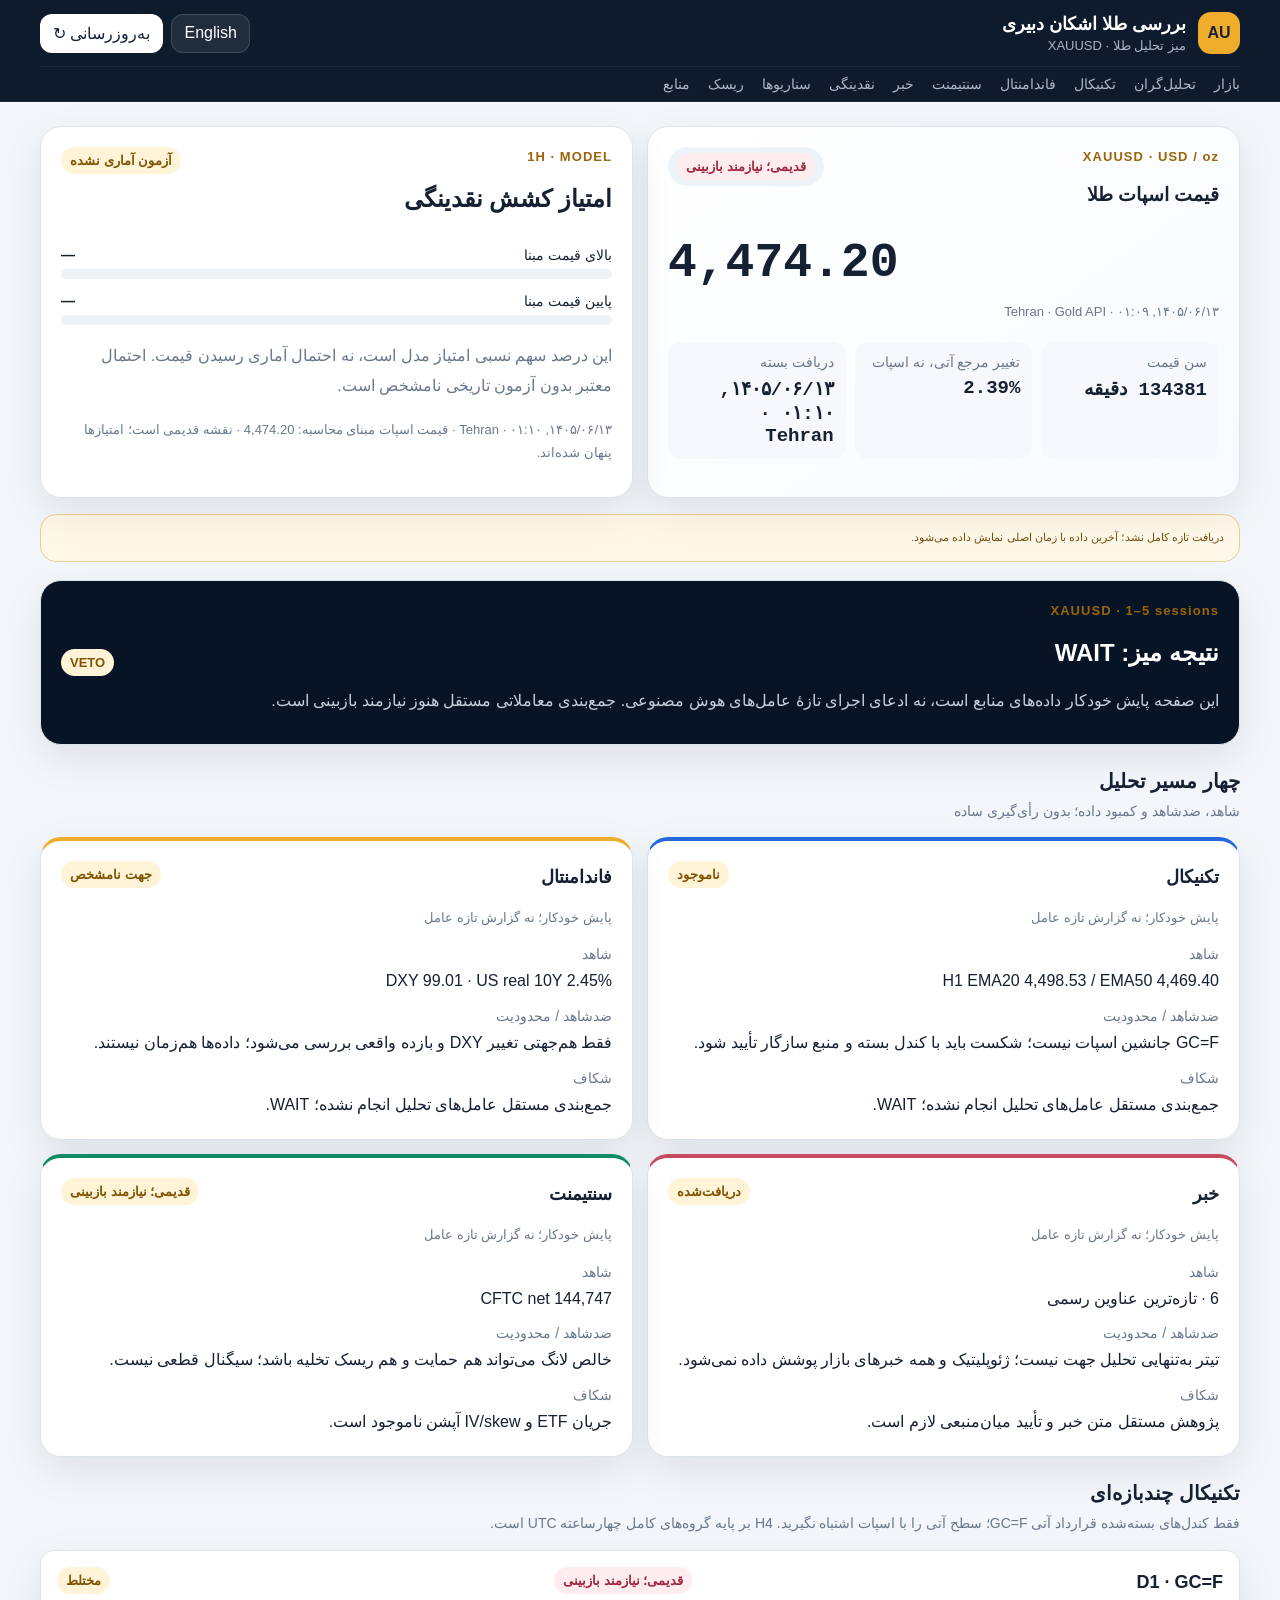
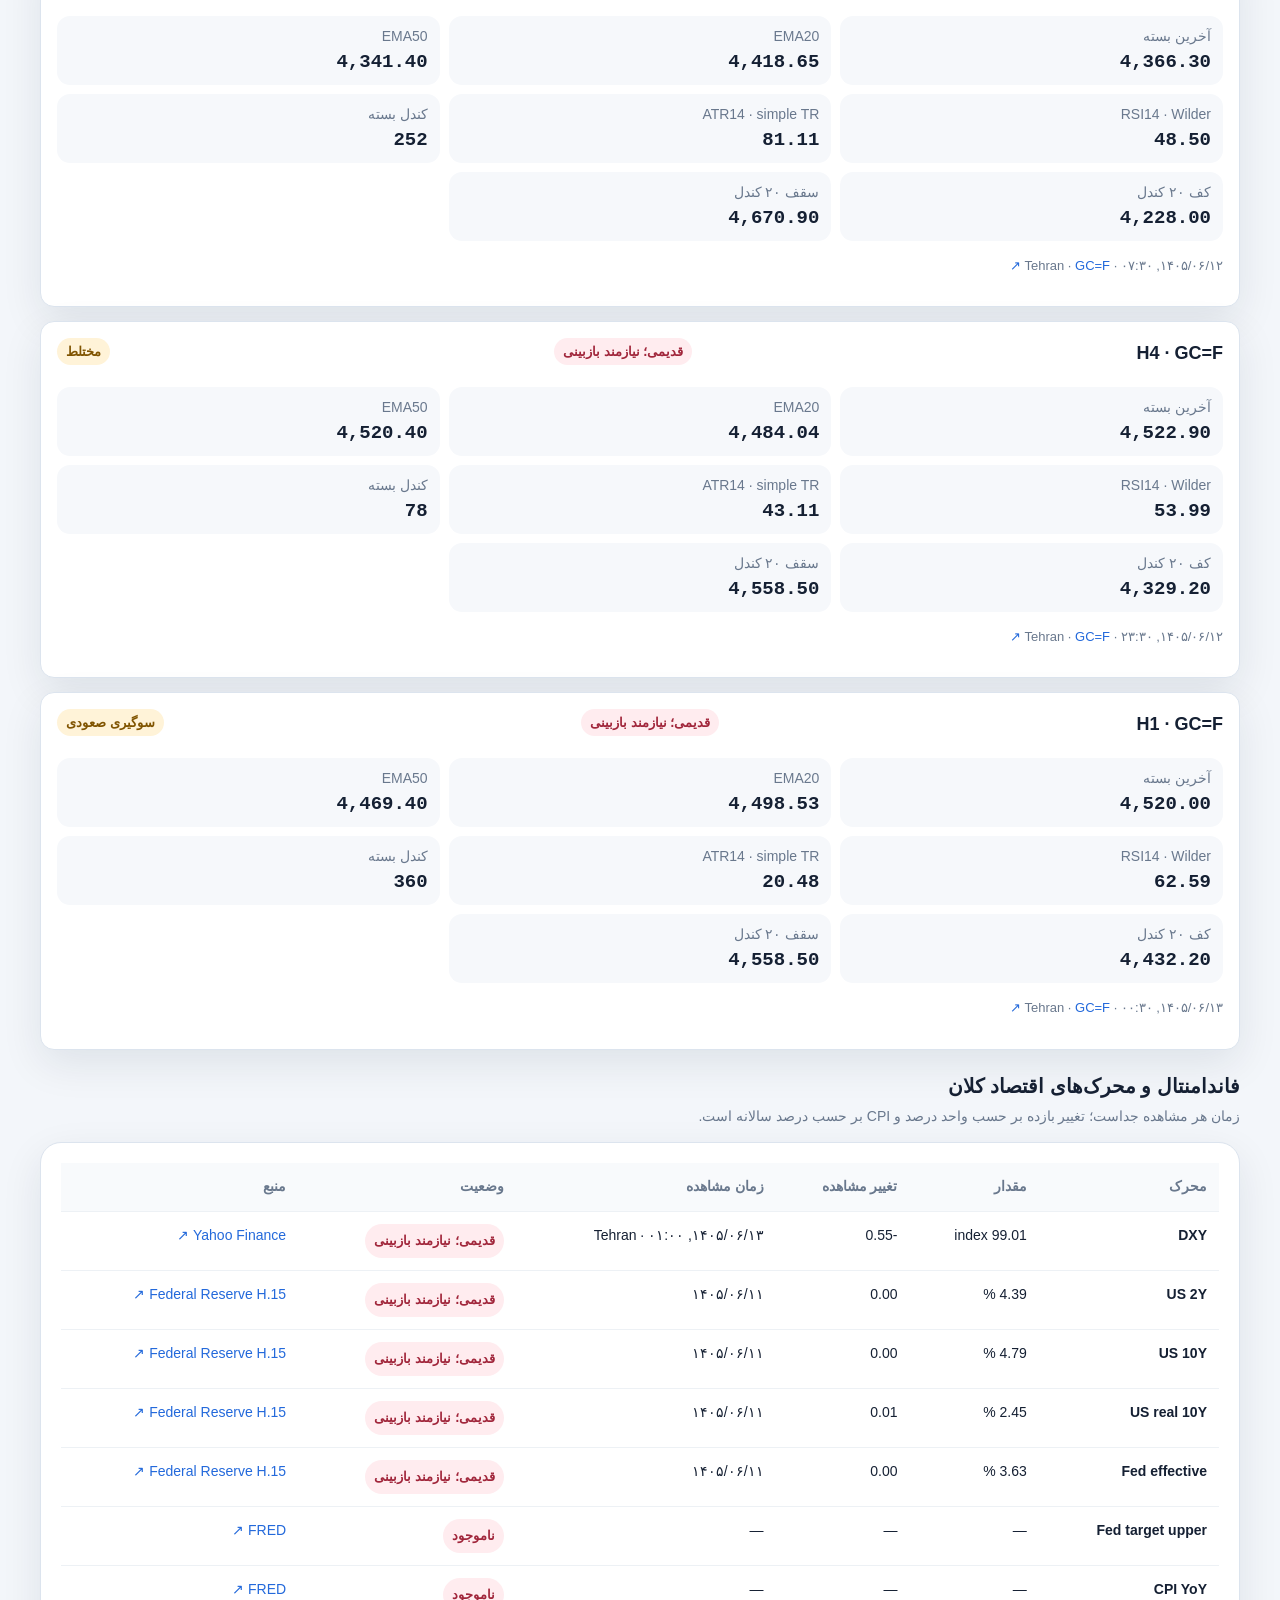
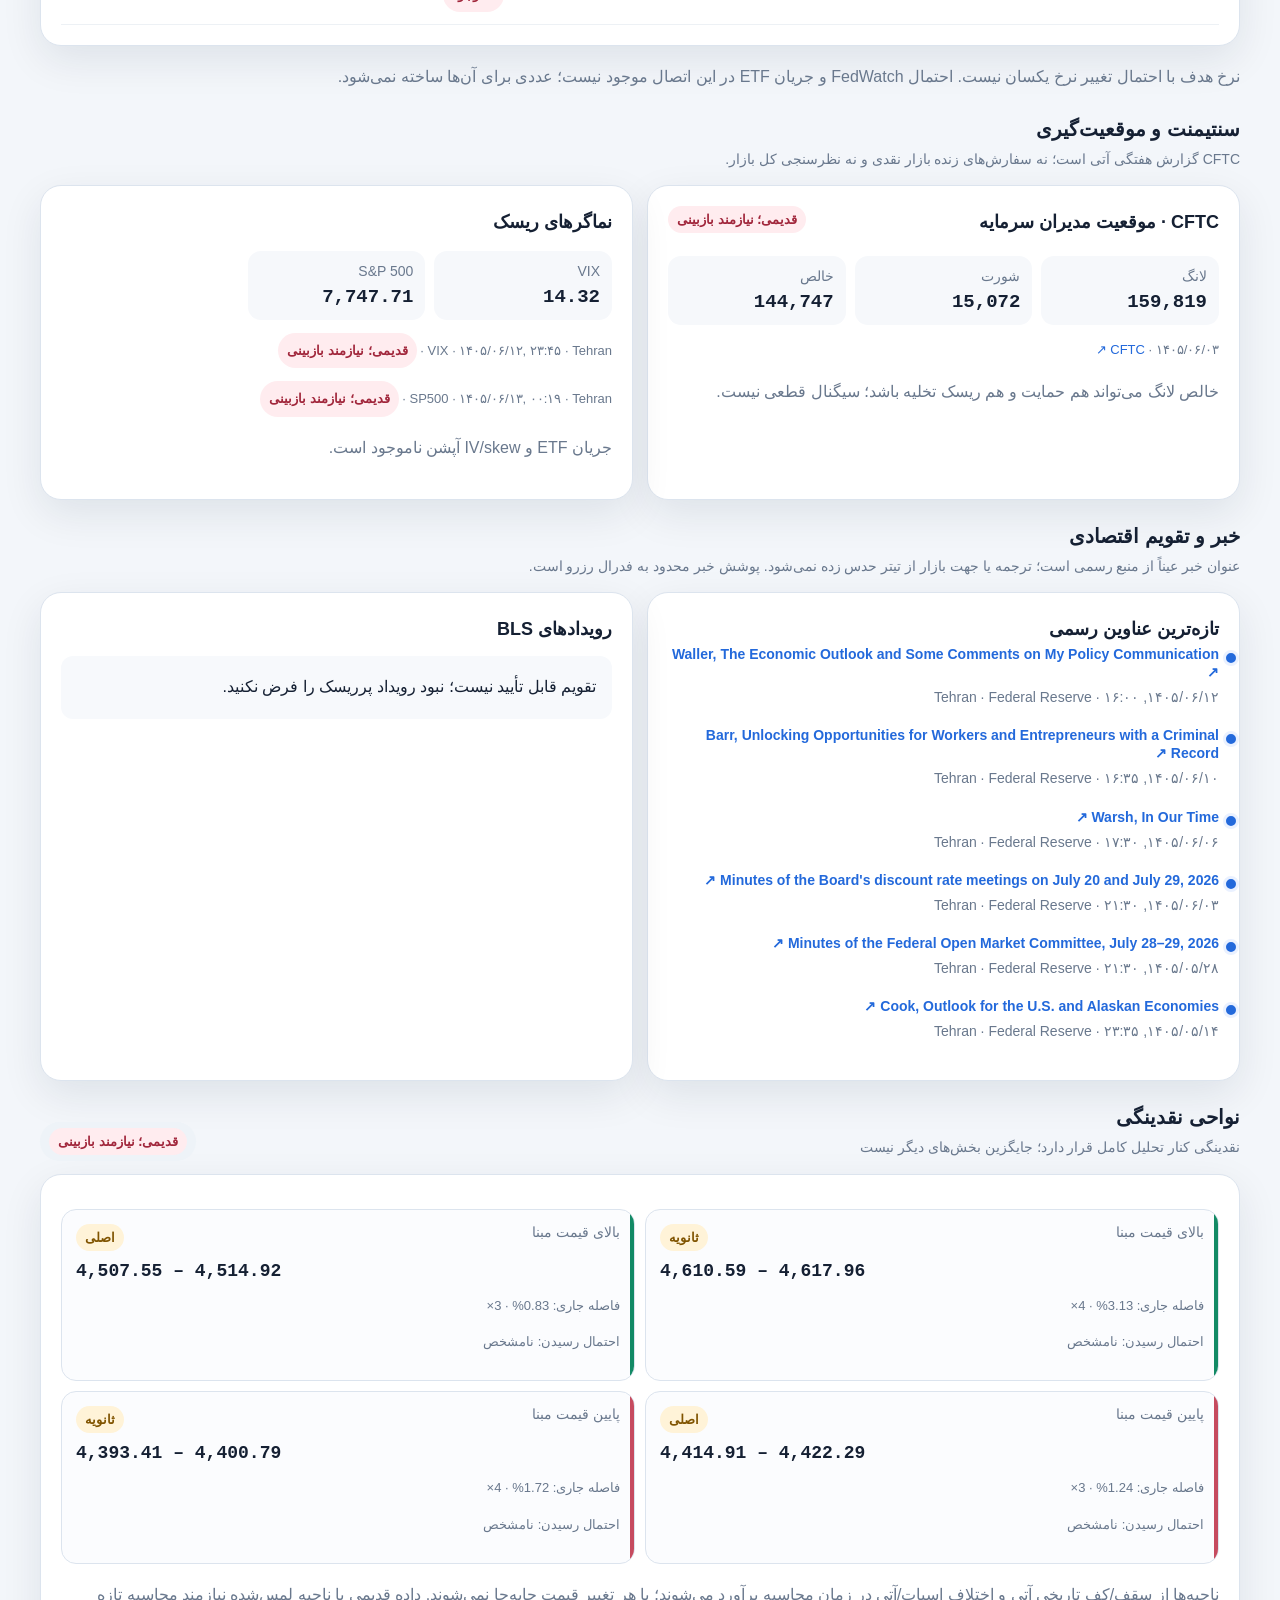
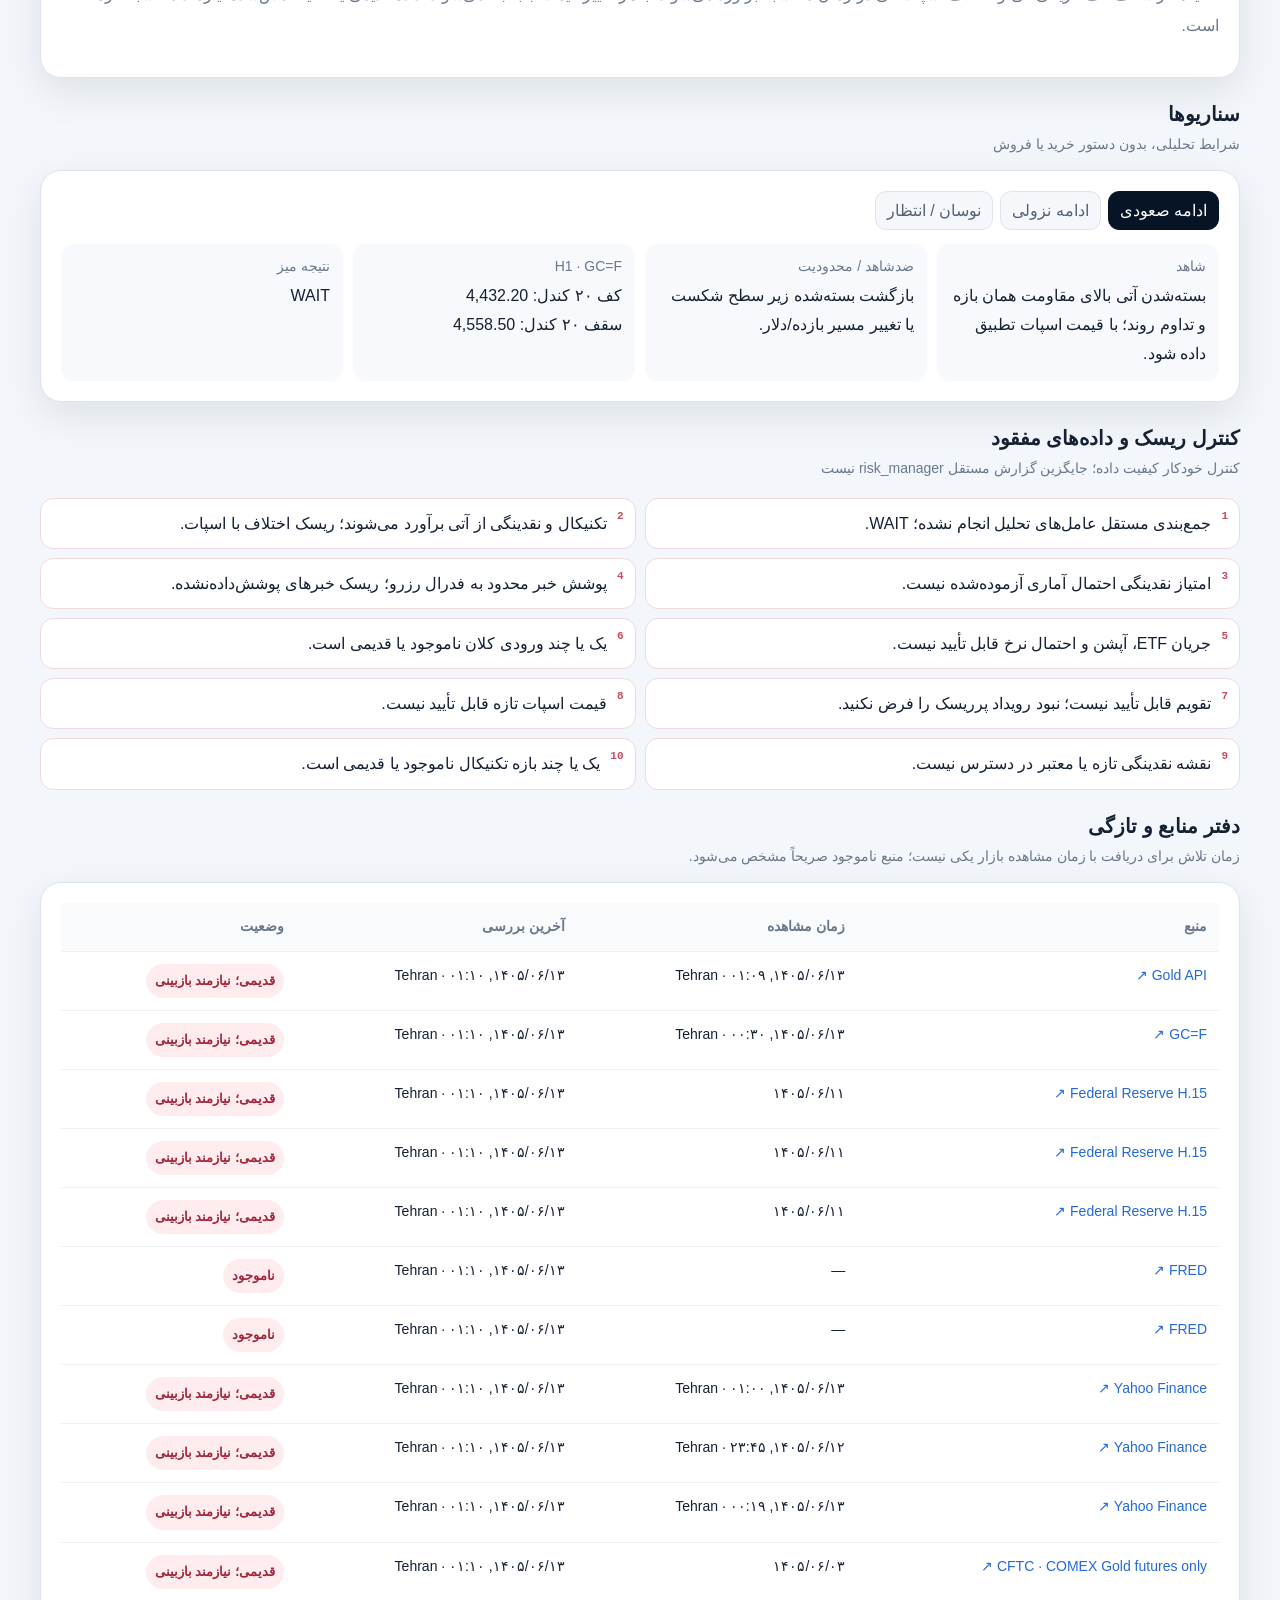
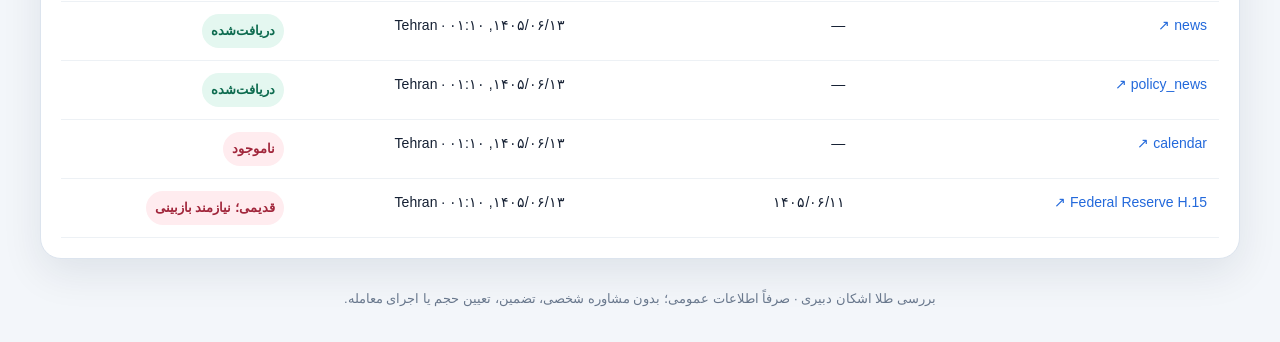
==== commit 889d5c6f: "Publish complete timestamped gold research dashboard with honest data gaps" ====
--- a/docs/index.html
+++ b/docs/index.html
@@ -2,43 +2,35 @@
 <html lang="fa" dir="rtl">
 <head>
 <meta charset="utf-8"><meta name="viewport" content="width=device-width,initial-scale=1">
-<meta http-equiv="Content-Security-Policy" content="default-src 'self'; connect-src 'self' https://api.gold-api.com; style-src 'self' 'unsafe-inline'; script-src 'self' 'unsafe-inline'; img-src 'self' data:; object-src 'none'; base-uri 'none'; form-action 'none'">
-<title>میز جامع هوشمندی طلا · XAUUSD</title>
-<meta name="description" content="داشبورد جامع XAUUSD شامل قیمت زنده، تکنیکال، فاندامنتال، خبر، سنتیمنت، ریسک و نواحی نقدینگی.">
-<style>
-:root{--navy:#071426;--navy2:#102b46;--gold:#f0ad2c;--ink:#152033;--muted:#69788d;--line:#dce4ee;--paper:#fff;--bg:#f3f6fa;--green:#138a65;--red:#c64b5f;--blue:#2369db;--amber:#9a6508;--shadow:0 14px 42px rgba(16,35,60,.09)}*{box-sizing:border-box}html{scroll-behavior:smooth}body{margin:0;background:var(--bg);color:var(--ink);font-family:Tahoma,"Segoe UI",Arial,sans-serif}button,a{font:inherit}.shell{max-width:1240px;margin:auto;padding:0 20px}.topbar{position:sticky;top:0;z-index:30;background:rgba(7,20,38,.97);color:#fff;border-bottom:1px solid rgba(255,255,255,.08);backdrop-filter:blur(14px)}.topline{min-height:66px;display:flex;align-items:center;justify-content:space-between;gap:16px}.brand{display:flex;align-items:center;gap:12px;min-width:0}.mark{width:42px;height:42px;border-radius:13px;display:grid;place-items:center;background:var(--gold);color:#172133;font-weight:900}.brand strong,.brand small{display:block}.brand small{color:#a9b6c7;margin-top:3px}.actions{display:flex;gap:8px}.button{border:1px solid rgba(255,255,255,.14);border-radius:12px;background:rgba(255,255,255,.08);color:#fff;padding:9px 12px;cursor:pointer}.button.primary{background:#fff;color:#132137}.button:disabled{opacity:.55}.nav{display:flex;gap:20px;overflow:auto;border-top:1px solid rgba(255,255,255,.06);padding:9px 0}.nav a{color:#aeb9c7;text-decoration:none;font-size:11px;white-space:nowrap}.nav a:hover{color:#fff}.context{display:grid;grid-template-columns:repeat(4,1fr);gap:10px;margin-top:18px}.context div{background:#fff;border:1px solid var(--line);border-radius:15px;padding:12px 14px}.context span,.metric span{display:block;color:var(--muted);font-size:10px}.context strong{display:block;margin-top:6px;font-size:12px}.hero{margin-top:14px;border-radius:28px;overflow:hidden;color:#fff;background:linear-gradient(135deg,var(--navy),var(--navy2));box-shadow:0 24px 70px rgba(7,20,38,.2);display:grid;grid-template-columns:.78fr 1.22fr}.decision{padding:28px;border-inline-end:1px solid rgba(255,255,255,.11);background:radial-gradient(circle at 20% 20%,rgba(240,173,44,.13),transparent 45%)}.wait{width:132px;height:132px;border-radius:50%;display:grid;place-items:center;border:9px solid rgba(240,173,44,.19);outline:1px solid rgba(240,173,44,.42);font-size:28px;font-weight:900;color:#ffd987;margin:22px 0 16px}.decision p,.hero-copy p{color:#c6d0dd;line-height:1.9}.hero-copy{padding:28px}.eyebrow{font-size:10px;font-weight:800;letter-spacing:.08em;color:var(--amber)}.hero .eyebrow{color:#ffd987}.hero h1{margin:10px 0;font-size:clamp(20px,3vw,31px);line-height:1.55}.badges{display:flex;flex-wrap:wrap;gap:7px}.badge{display:inline-flex;align-items:center;border-radius:999px;padding:6px 9px;background:#eef3f8;color:#526176;font-size:10px;font-weight:800}.badge.red{background:#ffecef;color:#a1263b}.badge.amber{background:#fff3d8;color:#805400}.badge.green{background:#e4f7f0;color:#0d6b4f}.badge.blue{background:#e8f0ff;color:#2158b0}.hero .badge{border:1px solid rgba(255,255,255,.13);background:rgba(255,255,255,.07);color:#dce4ee}.hero .badge.red{color:#ffb0bd;border-color:rgba(255,120,140,.28)}.hero-metrics{display:grid;grid-template-columns:repeat(3,1fr);gap:10px;margin-top:21px}.hero-metrics div{background:rgba(255,255,255,.07);border:1px solid rgba(255,255,255,.08);border-radius:14px;padding:12px}.hero-metrics span{display:block;color:#aeb9c7;font-size:10px}.hero-metrics strong{display:block;margin-top:7px;font-size:12px}.notice{margin:16px 0;border:1px solid #edcf91;background:#fff8e8;color:#725013;border-radius:16px;padding:13px 15px;font-size:11px;line-height:1.8}.section{scroll-margin-top:112px;margin-top:28px}.section-head{display:flex;align-items:end;justify-content:space-between;gap:15px;margin-bottom:13px}.section-head h2{font-size:20px;margin:0}.section-head p{margin:6px 0 0;color:var(--muted);font-size:11px}.card{background:var(--paper);border:1px solid var(--line);border-radius:21px;padding:20px;box-shadow:var(--shadow)}.grid{display:grid;gap:14px}.two{grid-template-columns:repeat(2,minmax(0,1fr))}.four{grid-template-columns:repeat(4,minmax(0,1fr))}.quote{background:linear-gradient(145deg,#fff,#f7fbff)}.card-head{display:flex;align-items:flex-start;justify-content:space-between;gap:12px}.card h3{font-size:16px;margin:5px 0}.price{display:block;margin:18px 0 4px;font:800 clamp(32px,5vw,48px)/1 ui-monospace,SFMono-Regular,Consolas,monospace;direction:ltr;text-align:start}.fine{color:var(--muted);font-size:10px;line-height:1.8}.metric-row{display:grid;grid-template-columns:repeat(3,1fr);gap:9px;margin-top:18px}.metric{background:#f6f8fb;border-radius:13px;padding:12px}.metric strong{display:block;margin-top:7px;font:800 15px ui-monospace,SFMono-Regular,Consolas,monospace}.prob-line{display:flex;justify-content:space-between;font-size:11px;margin:14px 0 6px}.track{height:10px;border-radius:999px;background:#eef2f6;overflow:hidden}.fill{height:100%;border-radius:inherit}.fill.up{background:linear-gradient(90deg,#52cfa7,var(--green))}.fill.down{background:linear-gradient(90deg,#ef8193,var(--red))}.zones{display:grid;grid-template-columns:repeat(4,minmax(0,1fr));gap:10px;margin-top:14px}.zone{position:relative;overflow:hidden;border:1px solid var(--line);border-radius:15px;padding:14px;background:#fbfcfe}.zone:before{content:"";position:absolute;inset-block:0;inset-inline-start:0;width:4px;background:var(--green)}.zone.below:before{background:var(--red)}.zone-top{display:flex;justify-content:space-between;gap:8px;color:var(--muted);font-size:9px}.zone strong{display:block;margin:10px 0;font:800 14px ui-monospace,SFMono-Regular,Consolas,monospace;direction:ltr;text-align:start}.analyst{border-top:4px solid var(--blue)}.analyst:nth-child(2){border-top-color:var(--gold)}.analyst:nth-child(3){border-top-color:var(--red)}.analyst:nth-child(4){border-top-color:var(--green)}.analyst-head{display:flex;justify-content:space-between;gap:10px}.analyst dl{margin:17px 0 0}.analyst dt{font-size:10px;color:var(--muted);margin-top:12px}.analyst dd{font-size:11px;line-height:1.85;margin:4px 0 0}.risk-gate{background:#fff4f5;border-color:#f3c8cf}.risk-list{display:grid;grid-template-columns:repeat(2,1fr);gap:9px;margin:16px 0}.risk-item{display:flex;gap:10px;align-items:flex-start;background:#fff;border:1px solid #f1d8dc;border-radius:13px;padding:11px;font-size:11px;line-height:1.7}.risk-item b{color:var(--red);font:800 11px ui-monospace,monospace}.table-wrap{overflow:auto}.table{width:100%;border-collapse:collapse;min-width:760px}.table th,.table td{padding:12px;border-bottom:1px solid #edf1f5;text-align:start;font-size:10px;line-height:1.7;vertical-align:top}.table th{color:var(--muted);font-weight:700;background:#f8fafc}.table td strong{font-size:11px}.level{font:800 11px ui-monospace,monospace;direction:ltr;unicode-bidi:embed}.timeline{position:relative;padding-inline-start:22px}.timeline:before{content:"";position:absolute;inset-block:8px;inset-inline-start:6px;width:2px;background:#dce4ee}.event{position:relative;padding:0 0 16px}.event:before{content:"";position:absolute;inset-inline-start:-20px;top:5px;width:10px;height:10px;background:var(--blue);border:3px solid #eaf1ff;border-radius:50%}.event strong{font-size:11px}.event p{margin:4px 0 0;color:var(--muted);font-size:10px;line-height:1.8}.tabs{display:flex;gap:7px;overflow:auto;margin-bottom:14px}.tab{border:1px solid var(--line);background:#f5f7fa;color:#526176;border-radius:11px;padding:9px 11px;white-space:nowrap;cursor:pointer}.tab[aria-selected="true"]{background:var(--navy);color:#fff;border-color:var(--navy)}.scenario{display:grid;grid-template-columns:repeat(4,1fr);gap:10px}.scenario div{background:#f7f9fc;border-radius:13px;padding:13px}.scenario span{color:var(--muted);font-size:9px}.scenario p{font-size:11px;line-height:1.8;margin:7px 0 0}.source-link{color:var(--blue);text-decoration:none}.footer{padding:28px 0;color:var(--muted);font-size:10px;text-align:center;line-height:1.9}.ltr{direction:ltr;unicode-bidi:embed}.status-dot:before{content:"";display:inline-block;width:7px;height:7px;border-radius:50%;background:var(--gold);margin-inline-end:6px}.status-dot.live:before{background:#43c89b;box-shadow:0 0 0 4px rgba(67,200,155,.13)}.skeleton{animation:pulse 1.2s ease-in-out infinite}@keyframes pulse{50%{opacity:.45}}@media(max-width:900px){.hero{grid-template-columns:1fr}.decision{border-inline-end:0;border-bottom:1px solid rgba(255,255,255,.1)}.context,.four,.zones{grid-template-columns:repeat(2,1fr)}.scenario{grid-template-columns:repeat(2,1fr)}}@media(max-width:650px){.shell{padding:0 13px}.brand small{display:none}.actions .label{display:none}.two,.four,.context,.zones,.scenario,.risk-list{grid-template-columns:1fr}.hero{border-radius:20px}.hero-copy,.decision,.card{padding:17px}.decision{display:grid;grid-template-columns:auto 1fr;align-items:center;gap:16px}.wait{width:94px;height:94px;font-size:21px;margin:12px 0}.hero-metrics,.metric-row{grid-template-columns:1fr}.section-head{align-items:start;flex-direction:column}}
-</style>
+<meta http-equiv="Content-Security-Policy" content="default-src 'self'; connect-src 'self' https://api.gold-api.com; style-src 'self' 'unsafe-inline'; script-src 'self'; img-src 'self' data:; object-src 'none'; base-uri 'none'; form-action 'none'">
+<title>بررسی طلا اشکان دبیری · XAUUSD</title>
+<meta name="description" content="داشبورد طلا: تکنیکال چندبازه‌ای، فاندامنتال، خبر، سنتیمنت، کنترل ریسک و نواحی نقدینگی با منبع و زمان مشخص.">
+<link rel="stylesheet" href="desk.css">
+<script src="desk.js" defer></script>
 </head>
 <body>
-<header class="topbar"><div class="shell"><div class="topline"><div class="brand"><div class="mark">AU</div><div><strong data-t="brand">بررسی طلا اشکان دبیری</strong><small data-t="desk">XAUUSD · تحلیل چندلایه و نقدینگی</small></div></div><div class="actions"><button class="button" id="language">English</button><button class="button primary" id="refresh"><span class="label" data-t="refresh">به‌روزرسانی</span> ↻</button></div></div><nav class="nav"><a href="#decision" data-t="navDecision">تصمیم</a><a href="#live" data-t="navLive">بازار زنده</a><a href="#analysts" data-t="navAnalysts">تحلیل‌گران</a><a href="#risk" data-t="navRisk">ریسک</a><a href="#technical" data-t="navTechnical">تکنیکال</a><a href="#macro" data-t="navMacro">فاندامنتال</a><a href="#catalysts" data-t="navNews">خبر</a><a href="#sentiment" data-t="navSentiment">سنتیمنت</a><a href="#liquidity" data-t="navLiquidity">نقدینگی</a><a href="#scenarios" data-t="navScenarios">سناریوها</a><a href="#sources" data-t="navSources">منابع</a></nav></div></header>
+<header class="topbar"><div class="shell">
+<div class="topline"><div class="brand"><div class="mark">AU</div><div><strong data-t="brand">بررسی طلا اشکان دبیری</strong><small data-t="desk">میز تحلیل طلا · XAUUSD</small></div></div><div class="actions"><button class="button" id="language" type="button">English</button><button class="button primary" id="refresh" type="button"><span data-t="refresh">به‌روزرسانی</span> ↻</button></div></div>
+<nav class="nav" aria-label="Section navigation"><a href="#live" data-t="market">بازار</a><a href="#analysts" data-t="analysts">تحلیل‌گران</a><a href="#technical" data-t="technical">تکنیکال</a><a href="#macro" data-t="macro">فاندامنتال</a><a href="#sentiment" data-t="sentiment">سنتیمنت</a><a href="#catalysts" data-t="news">خبر</a><a href="#liquidity" data-t="liquidity">نقدینگی</a><a href="#scenarios" data-t="scenarios">سناریوها</a><a href="#risk" data-t="risk">ریسک</a><a href="#sources" data-t="sources">منابع</a></nav>
+</div></header>
 <main class="shell">
-<section class="context"><div><span data-t="reportStatus">وضعیت گزارش</span><strong data-t="researchSnapshot">بسته تحقیقاتی مستقل</strong></div><div><span data-t="researchCutoff">برش تحقیق</span><strong class="ltr">2026-08-29 11:25 Tehran</strong></div><div><span data-t="liveMap">نقشه زنده</span><strong id="generated" class="ltr">—</strong></div><div><span data-t="execution">اجرای معامله</span><strong data-t="disabled">غیرفعال</strong></div></section>
-<section class="hero section" id="decision"><div class="decision"><div><span class="eyebrow" data-t="chief">تحلیل‌گر ارشد بازار</span><div class="wait">WAIT</div></div><div><div class="badges"><span class="badge red">RISK · VETO</span><span class="badge" data-t="analysisOnly">فقط تحلیل</span></div><p data-t="waitReason">شوک نزولی معتبر بود، اما داده‌های پژوهشی هم‌زمان نیستند و رویدادهای پرریسک در افق تصمیم قرار دارند.</p></div></div><div class="hero-copy"><span class="eyebrow" data-t="decisionCenter">مرکز فرمان تصمیم</span><h1 data-t="thesis">قیمت و نقدینگی زنده‌اند؛ نتیجه نهایی تا بازبینی چهار مسیر پژوهشی همچنان WAIT است.</h1><p data-t="thesisDetail">رأی‌گیری ساده استفاده نمی‌شود. تکنیکال، فاندامنتال، خبر و سنتیمنت مستقل بررسی شده‌اند و مدیر ریسک تناقض‌ها و داده‌های قدیمی را به‌صورت مستقل به چالش کشیده است.</p><div class="hero-metrics"><div><span data-t="bias">سوگیری ثبت‌شده</span><strong data-t="biasValue">تکانه نزولی؛ غیرقابل اقدام</strong></div><div><span data-t="confidence">اطمینان جهت</span><strong data-t="lowMedium">کم تا متوسط</strong></div><div><span data-t="horizon">افق</span><strong data-t="horizonValue">۱ تا ۵ جلسه معاملاتی</strong></div></div></div></section>
-<div class="notice"><strong data-t="freshnessTitle">تفکیک تازگی:</strong> <span data-t="freshnessText">قیمت اسپات و نقشه نقدینگی به‌روزرسانی می‌شوند؛ فاندامنتال، خبر، سنتیمنت و ریسک آخرین بسته تأییدشده ۲۹ اوت هستند و تا پژوهش جدید، جاری تلقی نمی‌شوند.</span></div>
-<section class="section" id="live"><div class="section-head"><div><h2 data-t="liveTitle">نبض زنده بازار</h2><p data-t="liveSub">قیمت معتبر با منبع و زمان مشاهده؛ بدون عدد ساختگی</p></div><span id="status" class="badge status-dot">در حال دریافت</span></div><div class="grid two"><article class="card quote"><div class="card-head"><div><span class="eyebrow">XAUUSD · SPOT</span><h3 data-t="spotPrice">قیمت اسپات طلا</h3></div><span id="quality" class="badge">—</span></div><strong id="price" class="price skeleton">—</strong><div class="fine"><span>USD / troy oz</span> · <span id="observed">—</span></div><div class="metric-row"><div class="metric"><span data-t="marketChange">تغییر مرجع بازار</span><strong id="change">—</strong></div><div class="metric"><span data-t="dataAge">سن داده</span><strong id="age">—</strong></div><div class="metric"><span data-t="source">منبع</span><strong>Gold API</strong></div></div></article><article class="card"><div class="card-head"><div><span class="eyebrow">1H · LIQUIDITY PROXY</span><h3 data-t="attraction">کشش احتمالی نقدینگی</h3></div><span id="liqConfidence" class="badge">—</span></div><div class="prob-line"><span data-t="upperLiquidity">نقدینگی بالای قیمت</span><strong id="upper">—</strong></div><div class="track"><div id="upperBar" class="fill up"></div></div><div class="prob-line"><span data-t="lowerLiquidity">نقدینگی پایین قیمت</span><strong id="lower">—</strong></div><div class="track"><div id="lowerBar" class="fill down"></div></div><p class="fine" data-t="probLimit">درصدها برآورد محدود مدل‌اند، نه احتمال تضمین‌شده و نه اندازه‌گیری سفارش‌های واقعی.</p></article></div></section>
-<section class="section" id="analysts"><div class="section-head"><div><h2 data-t="analystsTitle">مقایسه چهار مسیر مستقل</h2><p data-t="analystsSub">جمع‌بندی بر پایه کیفیت، تازگی و استقلال شواهد است؛ نه اکثریت آرا</p></div><span class="badge amber" data-t="packet">بسته ۲۹ اوت</span></div><div id="analystCards" class="grid four"></div></section>
-<section class="section" id="risk"><div class="section-head"><div><h2 data-t="riskTitle">چالش مستقل مدیر ریسک</h2><p data-t="riskSub">دلایل توقف، تناقض‌ها و شواهد مفقود</p></div><span class="badge red">VETO</span></div><article class="card risk-gate"><div class="card-head"><div><span class="eyebrow">RISK MANAGER</span><h3 data-t="vetoActive">وتو فعال است</h3></div><span class="badge red" data-t="waitPreferred">WAIT ترجیح دارد</span></div><div id="riskReasons" class="risk-list"></div><p class="fine" data-t="duplicateWarning">هم‌پوشانی: واکنش طلا، DXY و بازده واقعی ممکن است چند نمود از یک شوک مشترک فدرال رزرو باشند؛ سه رأی مستقل نیستند.</p></article></section>
-<section class="section" id="technical"><div class="section-head"><div><h2 data-t="technicalTitle">نقشه تصمیم تکنیکال</h2><p data-t="technicalSub">سطوح بسته پژوهشی؛ قبل از استفاده جاری باید با ساختار تازه تطبیق شوند</p></div><span class="badge amber" data-t="staleResearch">تحقیق قدیمی</span></div><div class="card table-wrap"><table class="table"><thead><tr><th data-t="zone">ناحیه</th><th data-t="role">نقش</th><th data-t="basis">مبنا</th><th data-t="state">وضعیت</th></tr></thead><tbody id="levels"></tbody></table></div></section>
-<section class="section" id="macro"><div class="section-head"><div><h2 data-t="macroTitle">تراز محرک‌های فاندامنتال</h2><p data-t="macroSub">نرخ‌ها، انتظارات فدرال رزرو، تورم، DXY و تقاضای ساختاری</p></div><span class="badge amber" data-t="asOfAug29">تا ۲۹ اوت</span></div><div class="card table-wrap"><table class="table"><thead><tr><th data-t="driver">محرک</th><th data-t="value">مشاهده</th><th data-t="mechanism">سازوکار</th><th data-t="effect">اثر بر طلا</th><th data-t="freshness">تازگی</th></tr></thead><tbody id="macroRows"></tbody></table></div></section>
-<section class="section" id="sentiment"><div class="section-head"><div><h2 data-t="sentimentTitle">سنتیمنت، موقعیت‌گیری و جریان‌ها</h2><p data-t="sentimentSub">تفکیک بازار آتی، ETF و داده‌های ناموجود</p></div><span class="badge amber" data-t="lagged">با تأخیر</span></div><div class="grid two"><article class="card"><div class="card-head"><div><span class="eyebrow">CFTC · COMEX GOLD</span><h3 data-t="managedMoney">موقعیت مدیران سرمایه</h3></div><span class="badge amber">2026-08-25</span></div><div class="metric-row"><div class="metric"><span>Long</span><strong>159,819</strong></div><div class="metric"><span>Short</span><strong>15,072</strong></div><div class="metric"><span>Net</span><strong>+144,747</strong></div></div><p class="fine" data-t="cftcLimit">فقط قراردادهای گزارش‌پذیر COMEX؛ شامل XAUUSD نقدی و تغییرات پس از سه‌شنبه نیست.</p></article><article class="card"><h3 data-t="flowRead">برداشت جریان و ازدحام</h3><p class="fine" data-t="crowding">خالص لانگ قابل‌توجه، ریسک تخلیه موقعیت را بالا می‌برد؛ تقاضای ساختاری ETF و بانک‌های مرکزی ضدروایت حمایتی است.</p><div class="metric-row"><div class="metric"><span>ETF · July</span><strong>+US$3bn</strong></div><div class="metric"><span>Flow</span><strong>+23t</strong></div><div class="metric"><span>Options</span><strong data-t="unavailable">ناموجود</strong></div></div></article></div></section>
-<section class="section" id="catalysts"><div class="section-head"><div><h2 data-t="newsTitle">خبر و کاتالیست‌های زمان‌دار</h2><p data-t="newsSub">واقعیت گزارش‌شده از تفسیر جدا شده است</p></div><span class="badge amber" data-t="packet">بسته ۲۹ اوت</span></div><div class="grid two"><article class="card"><h3 data-t="recentEvents">رویدادهای اخیر بسته</h3><div id="recent" class="timeline"></div></article><article class="card"><h3 data-t="scheduledEvents">تقویم ثبت‌شده بسته</h3><div id="upcoming" class="timeline"></div><p class="fine" data-t="calendarCaution">این تقویم متعلق به بسته ۲۹ اوت است و باید با تقویم رسمی روز تطبیق داده شود.</p></article></div></section>
-<section class="section" id="liquidity"><div class="section-head"><div><h2 data-t="liquidityTitle">نواحی نقدینگی زنده</h2><p data-t="liquiditySub">به داشبورد کامل افزوده شده؛ جایگزین بخش‌های دیگر نیست</p></div><span id="current" class="badge ltr">—</span></div><div class="card"><div id="zones" class="zones"><div class="zone"><small data-t="loading">در حال دریافت…</small></div></div><p class="fine" data-t="liquidityMethod">مدل از خوشه سقف/کف ۱ساعته، تعداد برخورد، ATR، مومنتوم و EMA20/EMA50 استفاده می‌کند؛ دفتر سفارش نیست.</p></div></section>
-<section class="section" id="scenarios"><div class="section-head"><div><h2 data-t="scenarioTitle">آزمون سناریو</h2><p data-t="scenarioSub">شرایط تأیید و ابطال؛ بدون تبدیل تحلیل به دستور معامله</p></div></div><div class="card"><div id="tabs" class="tabs" role="tablist"></div><div id="scenarioPanel" role="tabpanel" tabindex="0"></div></div></section>
-<section class="section"><div class="section-head"><div><h2 data-t="registerTitle">دفتر ریسک</h2><p data-t="registerSub">ریسک، شدت و کنترل لازم پیش از بازبینی</p></div></div><div class="card table-wrap"><table class="table"><thead><tr><th data-t="risk">ریسک</th><th data-t="severity">شدت</th><th data-t="control">کنترل</th><th data-t="state">وضعیت</th></tr></thead><tbody id="riskRegister"></tbody></table></div></section>
-<section class="section" id="sources"><div class="section-head"><div><h2 data-t="sourcesTitle">دفتر کیفیت شواهد و منابع</h2><p data-t="sourcesSub">منبع، موضوع، تاریخ مشاهده و کیفیت</p></div></div><div class="card table-wrap"><table class="table"><thead><tr><th data-t="source">منبع</th><th data-t="item">موضوع</th><th data-t="date">تاریخ</th><th data-t="quality">کیفیت</th><th data-t="link">پیوند</th></tr></thead><tbody id="sourcesRows"></tbody></table></div></section>
-<footer class="footer" data-t="footer">تحلیل عمومی و غیرقابل اجرا؛ نه توصیه شخصی، نه تضمین و نه اجرای معامله. قیمت زنده: Gold API · تاریخچه/نقدینگی: Yahoo Finance / CME futures proxy.</footer>
+<noscript><p class="notice">برای دریافت داده و نمایش داشبورد JavaScript را فعال کنید. No market values are available without JavaScript.</p></noscript>
+<section class="grid two section" id="live">
+<article class="card quote"><div class="card-head"><div><span class="eyebrow">XAUUSD · USD / oz</span><h1 data-t="spot">قیمت اسپات طلا</h1></div><span class="badge" id="quoteStatus">—</span></div><strong class="price" id="price">—</strong><p class="fine" id="quoteTime">—</p><div class="metric-row"><div class="metric"><span data-t="age">سن قیمت</span><strong id="quoteAge">—</strong></div><div class="metric"><span data-t="futuresChange">تغییر مرجع آتی، نه اسپات</span><strong id="change">—</strong></div><div class="metric"><span data-t="snapshot">دریافت بسته</span><strong id="generated">—</strong></div></div></article>
+<article class="card score"><div class="card-head"><div><span class="eyebrow">1H · MODEL</span><h2 data-t="attraction">امتیاز کشش نقدینگی</h2></div><span class="badge amber" data-t="uncalibrated">آزمون آماری نشده</span></div><div class="prob-line"><span data-t="above">بالای قیمت مبنا</span><strong id="upper">—</strong></div><div class="track"><div class="fill up" id="upperBar"></div></div><div class="prob-line"><span data-t="below">پایین قیمت مبنا</span><strong id="lower">—</strong></div><div class="track"><div class="fill down" id="lowerBar"></div></div><p class="subnote" data-t="scoreWarning">این درصد سهم نسبی امتیاز مدل است، نه احتمال آماری رسیدن قیمت. احتمال معتبر بدون آزمون تاریخی نامشخص است.</p><p class="fine" id="mapTime">—</p></article>
+</section>
+<div class="notice" id="connection" role="status" aria-live="polite"></div>
+<section class="card summary" id="decision"><div><span class="eyebrow">XAUUSD · 1–5 sessions</span><h2><span data-t="conclusion">نتیجه میز</span>: WAIT</h2><p data-t="engineNote">این صفحه پایش خودکار داده‌های منابع است، نه ادعای اجرای تازهٔ عامل‌های هوش مصنوعی. جمع‌بندی معاملاتی مستقل هنوز نیازمند بازبینی است.</p></div><span class="badge amber" id="verdict">WAIT</span></section>
+<section class="section" id="analysts"><div class="section-head"><div><h2 data-t="lanesTitle">چهار مسیر تحلیل</h2><p data-t="lanesNote">شاهد، ضدشاهد و کمبود داده؛ بدون رأی‌گیری ساده</p></div></div><div class="grid four" id="lanes"></div></section>
+<section class="section" id="technical"><div class="section-head"><div><h2 data-t="techTitle">تکنیکال چندبازه‌ای</h2><p data-t="techNote">فقط کندل‌های بسته‌شده قرارداد آتی GC=F؛ سطح آتی را با اسپات اشتباه نگیرید. H4 بر پایه گروه‌های کامل چهارساعته UTC است.</p></div></div><div class="chart-bars" id="timeframes"></div></section>
+<section class="section" id="macro"><div class="section-head"><div><h2 data-t="macroTitle">فاندامنتال و محرک‌های اقتصاد کلان</h2><p data-t="macroNote">زمان هر مشاهده جداست؛ تغییر بازده بر حسب واحد درصد و CPI بر حسب درصد سالانه است.</p></div></div><div class="card table-wrap"><table class="table"><thead><tr><th data-t="driver">محرک</th><th data-t="value">مقدار</th><th data-t="delta">تغییر مشاهده</th><th data-t="observed">زمان مشاهده</th><th data-t="status">وضعیت</th><th data-t="source">منبع</th></tr></thead><tbody id="macroRows"></tbody></table></div><p class="subnote" data-t="fedNote">نرخ هدف با احتمال تغییر نرخ یکسان نیست. احتمال FedWatch و جریان ETF در این اتصال موجود نیست؛ عددی برای آن‌ها ساخته نمی‌شود.</p></section>
+<section class="section" id="sentiment"><div class="section-head"><div><h2 data-t="sentimentTitle">سنتیمنت و موقعیت‌گیری</h2><p data-t="sentimentNote">CFTC گزارش هفتگی آتی است؛ نه سفارش‌های زنده بازار نقدی و نه نظرسنجی کل بازار.</p></div></div><div class="grid two"><article class="card" id="positioning"></article><article class="card" id="riskAssets"></article></div></section>
+<section class="section" id="catalysts"><div class="section-head"><div><h2 data-t="newsTitle">خبر و تقویم اقتصادی</h2><p data-t="newsNote">عنوان خبر عیناً از منبع رسمی است؛ ترجمه یا جهت بازار از تیتر حدس زده نمی‌شود. پوشش خبر محدود به فدرال رزرو است.</p></div></div><div class="grid two"><article class="card"><h3 data-t="headlines">تازه‌ترین عناوین رسمی</h3><div id="headlines"></div></article><article class="card"><h3 data-t="calendar">رویدادهای BLS</h3><div id="calendar"></div></article></div></section>
+<section class="section" id="liquidity"><div class="section-head"><div><h2 data-t="liquidityTitle">نواحی نقدینگی</h2><p data-t="additive">نقدینگی کنار تحلیل کامل قرار دارد؛ جایگزین بخش‌های دیگر نیست</p></div><span class="badge" id="mapStatus">—</span></div><div class="card"><div id="zones" class="zones"></div><p class="subnote" data-t="mapNote">ناحیه‌ها از سقف/کف تاریخی آتی و اختلاف اسپات/آتی در زمان محاسبه برآورد می‌شوند؛ با هر تغییر قیمت جابه‌جا نمی‌شوند. داده قدیمی یا ناحیه لمس‌شده نیازمند محاسبه تازه است.</p></div></section>
+<section class="section" id="scenarios"><div class="section-head"><div><h2 data-t="scenarios">سناریوها</h2><p data-t="scenarioNote">شرایط تحلیلی، بدون دستور خرید یا فروش</p></div></div><div class="card"><div id="tabs" class="tabs" role="tablist" aria-label="Scenarios"></div><div id="scenarioPanel" role="tabpanel" tabindex="0"></div></div></section>
+<section class="section" id="risk"><div class="section-head"><div><h2 data-t="riskTitle">کنترل ریسک و داده‌های مفقود</h2><p data-t="riskNote">کنترل خودکار کیفیت داده؛ جایگزین گزارش مستقل risk_manager نیست</p></div></div><div id="riskReasons" class="risk-list"></div></section>
+<section class="section" id="sources"><div class="section-head"><div><h2 data-t="sourcesTitle">دفتر منابع و تازگی</h2><p data-t="sourcesNote">زمان تلاش برای دریافت با زمان مشاهده بازار یکی نیست؛ منبع ناموجود صریحاً مشخص می‌شود.</p></div></div><div class="card table-wrap"><table class="table"><thead><tr><th data-t="source">منبع</th><th data-t="observed">زمان مشاهده</th><th data-t="checked">آخرین بررسی</th><th data-t="status">وضعیت</th></tr></thead><tbody id="sourceRows"></tbody></table></div></section>
+<footer class="footer" data-t="footer">بررسی طلا اشکان دبیری · صرفاً اطلاعات عمومی؛ بدون مشاوره شخصی، تضمین، تعیین حجم یا اجرای معامله.</footer>
 </main>
-<script>
-'use strict';const GOLD_URL='https://api.gold-api.com/price/XAU/USD',KEY='gold-desk-full-v1',$=id=>document.getElementById(id);
-const T={fa:{brand:'بررسی طلا اشکان دبیری',desk:'XAUUSD · تحلیل چندلایه و نقدینگی',refresh:'به‌روزرسانی',navDecision:'تصمیم',navLive:'بازار زنده',navAnalysts:'تحلیل‌گران',navRisk:'ریسک',navTechnical:'تکنیکال',navMacro:'فاندامنتال',navNews:'خبر',navSentiment:'سنتیمنت',navLiquidity:'نقدینگی',navScenarios:'سناریوها',navSources:'منابع',reportStatus:'وضعیت گزارش',researchSnapshot:'بسته تحقیقاتی مستقل',researchCutoff:'برش تحقیق',liveMap:'نقشه زنده',execution:'اجرای معامله',disabled:'غیرفعال',chief:'تحلیل‌گر ارشد بازار',analysisOnly:'فقط تحلیل',waitReason:'شوک نزولی معتبر بود، اما داده‌های پژوهشی هم‌زمان نیستند و رویدادهای پرریسک در افق تصمیم قرار دارند.',decisionCenter:'مرکز فرمان تصمیم',thesis:'قیمت و نقدینگی زنده‌اند؛ نتیجه نهایی تا بازبینی چهار مسیر پژوهشی همچنان WAIT است.',thesisDetail:'رأی‌گیری ساده استفاده نمی‌شود. تکنیکال، فاندامنتال، خبر و سنتیمنت مستقل بررسی شده‌اند و مدیر ریسک تناقض‌ها و داده‌های قدیمی را به‌صورت مستقل به چالش کشیده است.',bias:'سوگیری ثبت‌شده',biasValue:'تکانه نزولی؛ غیرقابل اقدام',confidence:'اطمینان جهت',lowMedium:'کم تا متوسط',horizon:'افق',horizonValue:'۱ تا ۵ جلسه معاملاتی',freshnessTitle:'تفکیک تازگی:',freshnessText:'قیمت اسپات و نقشه نقدینگی به‌روزرسانی می‌شوند؛ فاندامنتال، خبر، سنتیمنت و ریسک آخرین بسته تأییدشده ۲۹ اوت هستند و تا پژوهش جدید، جاری تلقی نمی‌شوند.',liveTitle:'نبض زنده بازار',liveSub:'قیمت معتبر با منبع و زمان مشاهده؛ بدون عدد ساختگی',spotPrice:'قیمت اسپات طلا',marketChange:'تغییر مرجع بازار',dataAge:'سن داده',source:'منبع',attraction:'کشش احتمالی نقدینگی',upperLiquidity:'نقدینگی بالای قیمت',lowerLiquidity:'نقدینگی پایین قیمت',probLimit:'درصدها برآورد محدود مدل‌اند، نه احتمال تضمین‌شده و نه اندازه‌گیری سفارش‌های واقعی.',analystsTitle:'مقایسه چهار مسیر مستقل',analystsSub:'جمع‌بندی بر پایه کیفیت، تازگی و استقلال شواهد است؛ نه اکثریت آرا',packet:'بسته ۲۹ اوت',riskTitle:'چالش مستقل مدیر ریسک',riskSub:'دلایل توقف، تناقض‌ها و شواهد مفقود',vetoActive:'وتو فعال است',waitPreferred:'WAIT ترجیح دارد',duplicateWarning:'هم‌پوشانی: واکنش طلا، DXY و بازده واقعی ممکن است چند نمود از یک شوک مشترک فدرال رزرو باشند؛ سه رأی مستقل نیستند.',technicalTitle:'نقشه تصمیم تکنیکال',technicalSub:'سطوح بسته پژوهشی؛ قبل از استفاده جاری باید با ساختار تازه تطبیق شوند',staleResearch:'تحقیق قدیمی',zone:'ناحیه',role:'نقش',basis:'مبنا',state:'وضعیت',macroTitle:'تراز محرک‌های فاندامنتال',macroSub:'نرخ‌ها، انتظارات فدرال رزرو، تورم، DXY و تقاضای ساختاری',asOfAug29:'تا ۲۹ اوت',driver:'محرک',value:'مشاهده',mechanism:'سازوکار',effect:'اثر بر طلا',freshness:'تازگی',sentimentTitle:'سنتیمنت، موقعیت‌گیری و جریان‌ها',sentimentSub:'تفکیک بازار آتی، ETF و داده‌های ناموجود',lagged:'با تأخیر',managedMoney:'موقعیت مدیران سرمایه',cftcLimit:'فقط قراردادهای گزارش‌پذیر COMEX؛ شامل XAUUSD نقدی و تغییرات پس از سه‌شنبه نیست.',flowRead:'برداشت جریان و ازدحام',crowding:'خالص لانگ قابل‌توجه، ریسک تخلیه موقعیت را بالا می‌برد؛ تقاضای ساختاری ETF و بانک‌های مرکزی ضدروایت حمایتی است.',unavailable:'ناموجود',newsTitle:'خبر و کاتالیست‌های زمان‌دار',newsSub:'واقعیت گزارش‌شده از تفسیر جدا شده است',recentEvents:'رویدادهای اخیر بسته',scheduledEvents:'تقویم ثبت‌شده بسته',calendarCaution:'این تقویم متعلق به بسته ۲۹ اوت است و باید با تقویم رسمی روز تطبیق داده شود.',liquidityTitle:'نواحی نقدینگی زنده',liquiditySub:'به داشبورد کامل افزوده شده؛ جایگزین بخش‌های دیگر نیست',loading:'در حال دریافت…',liquidityMethod:'مدل از خوشه سقف/کف ۱ساعته، تعداد برخورد، ATR، مومنتوم و EMA20/EMA50 استفاده می‌کند؛ دفتر سفارش نیست.',scenarioTitle:'آزمون سناریو',scenarioSub:'شرایط تأیید و ابطال؛ بدون تبدیل تحلیل به دستور معامله',registerTitle:'دفتر ریسک',registerSub:'ریسک، شدت و کنترل لازم پیش از بازبینی',risk:'ریسک',severity:'شدت',control:'کنترل',sourcesTitle:'دفتر کیفیت شواهد و منابع',sourcesSub:'منبع، موضوع، تاریخ مشاهده و کیفیت',item:'موضوع',date:'تاریخ',quality:'کیفیت',link:'پیوند',footer:'تحلیل عمومی و غیرقابل اجرا؛ نه توصیه شخصی، نه تضمین و نه اجرای معامله. قیمت زنده: Gold API · تاریخچه/نقدینگی: Yahoo Finance / CME futures proxy.',live:'زنده',delayed:'با تأخیر',lastVerified:'آخرین داده تأییدشده',seconds:'ثانیه',minutes:'دقیقه',above:'بالای قیمت',below:'پایین قیمت',primary:'اصلی',secondary:'ثانویه',distance:'فاصله',modelConfidence:'اطمینان مدل',low:'کم',medium:'متوسط',evidence:'قوی‌ترین شاهد',counter:'نکته مخالف',gap:'شکاف داده',stance:'موضع',logic:'منطق',confirmation:'تأیید',failure:'ابطال'},en:{brand:'Ashkan Dabiri Gold Review',desk:'XAUUSD · multi-lane analysis & liquidity',refresh:'Refresh',navDecision:'Decision',navLive:'Live market',navAnalysts:'Analysts',navRisk:'Risk',navTechnical:'Technical',navMacro:'Fundamental',navNews:'News',navSentiment:'Sentiment',navLiquidity:'Liquidity',navScenarios:'Scenarios',navSources:'Sources',reportStatus:'Report status',researchSnapshot:'Independent research packet',researchCutoff:'Research cutoff',liveMap:'Live map',execution:'Trade execution',disabled:'Disabled',chief:'Chief Market Analyst',analysisOnly:'Analysis only',waitReason:'The bearish shock was credible, but research observations were unsynchronized and high-impact events sat inside the decision horizon.',decisionCenter:'Decision command center',thesis:'Price and liquidity are live; the final conclusion remains WAIT until all four research lanes are refreshed.',thesisDetail:'No simple voting is used. Technical, fundamental, news and sentiment were reviewed independently, and the risk manager separately challenged contradictions and stale evidence.',bias:'Recorded bias',biasValue:'Bearish impulse; not actionable',confidence:'Directional confidence',lowMedium:'Low to medium',horizon:'Horizon',horizonValue:'1–5 trading sessions',freshnessTitle:'Freshness split:',freshnessText:'Spot price and liquidity update; fundamental, news, sentiment and risk are the last verified Aug 29 packet and are not presented as current until research is rerun.',liveTitle:'Live market pulse',liveSub:'Validated price with source and time; no invented values',spotPrice:'Gold spot price',marketChange:'Market reference change',dataAge:'Data age',source:'Source',attraction:'Estimated liquidity attraction',upperLiquidity:'Liquidity above price',lowerLiquidity:'Liquidity below price',probLimit:'Percentages are bounded model estimates, not guarantees or order-book measurements.',analystsTitle:'Four independent research lanes',analystsSub:'Synthesis weighs quality, freshness and independence—not vote count',packet:'Aug 29 packet',riskTitle:'Independent risk challenge',riskSub:'Stop reasons, contradictions and missing evidence',vetoActive:'Veto remains active',waitPreferred:'WAIT preferred',duplicateWarning:'Overlap: gold, DXY and real-yield reactions may express one common Fed shock; they are not three independent votes.',technicalTitle:'Technical decision map',technicalSub:'Research-packet levels; reconcile with fresh structure before current use',staleResearch:'Stale research',zone:'Zone',role:'Role',basis:'Basis',state:'Status',macroTitle:'Fundamental driver balance',macroSub:'Rates, Fed expectations, inflation, DXY and structural demand',asOfAug29:'As of Aug 29',driver:'Driver',value:'Observation',mechanism:'Mechanism',effect:'Gold effect',freshness:'Freshness',sentimentTitle:'Sentiment, positioning and flows',sentimentSub:'Separating futures, ETFs and unavailable data',lagged:'Lagged',managedMoney:'Managed Money positioning',cftcLimit:'Reportable COMEX futures only; excludes spot XAUUSD and post-Tuesday changes.',flowRead:'Flow and crowding read',crowding:'A substantial net long raises liquidation risk; ETF and central-bank demand is a supportive counter-narrative.',unavailable:'Unavailable',newsTitle:'News and timed catalysts',newsSub:'Reported facts are separated from interpretation',recentEvents:'Recent packet events',scheduledEvents:'Packet calendar',calendarCaution:'This calendar belongs to the Aug 29 packet and must be checked against today’s official calendar.',liquidityTitle:'Live liquidity zones',liquiditySub:'Added to the full dashboard—not a replacement for other lanes',loading:'Loading…',liquidityMethod:'The proxy uses clustered 1H highs/lows, touches, ATR, momentum and EMA20/EMA50; it is not an order book.',scenarioTitle:'Scenario stress test',scenarioSub:'Confirmation and failure conditions; not a trade instruction',registerTitle:'Risk register',registerSub:'Risk, severity and required control before review',risk:'Risk',severity:'Severity',control:'Control',sourcesTitle:'Evidence quality and source ledger',sourcesSub:'Source, subject, observation date and quality',item:'Item',date:'Date',quality:'Quality',link:'Link',footer:'General, non-executable analysis—not personalized advice, a guarantee or trade execution. Live price: Gold API · history/liquidity: Yahoo Finance / CME futures proxy.',live:'Live',delayed:'Delayed',lastVerified:'Last verified',seconds:'seconds',minutes:'minutes',above:'Above price',below:'Below price',primary:'Primary',secondary:'Secondary',distance:'Distance',modelConfidence:'Model confidence',low:'Low',medium:'Medium',evidence:'Strongest evidence',counter:'Counterpoint',gap:'Data gap',stance:'Stance',logic:'Logic',confirmation:'Confirmation',failure:'Failure'}};
-const D={analysts:{fa:[['تکنیکال','نزولی','متوسط','گسترش نزولی D1 و بسته‌شدن زیر ۴۵۰۰','بازیابی اوت بالای ۴۳۲۰–۴۳۲۴ هنوز کاملاً باطل نشده','کندل کامل H4/H1 پس از رویداد و RSI/MACD دقیق'],['فاندامنتال','نزولی مشروط','متوسط','بازقیمت‌گذاری انقباضی همراه بازده و DXY بالاتر','داده اشتغال ضعیف می‌تواند مسیر نرخ را معکوس کند','احتمال لحظه‌ای نرخ، ETF پس از شوک و دلار هم‌زمان'],['خبر','کاتالیست نزولی؛ تداوم نامطمئن','متوسط تا زیاد','سخنرانی رسمی و بازقیمت‌گذاری تأییدشده','افزایش نرخ قطعی اعلام نشد؛ ریسک ژئوپلیتیک پابرجاست','عکس هم‌زمان قیمت/احتمال و قیمت آخر هفته'],['سنتیمنت','نسبتاً نزولی','متوسط','لانگ قابل‌توجه پیش از شوک، مستعد تخلیه','تقاضای ETF/بانک مرکزی و ریسک گپ صعودی','CFTC پس از شوک، skew آپشن و ETF تازه']],en:[['Technical','Bearish','Medium','Bearish D1 expansion and close below 4,500','August recovery remains alive above 4,320–4,324','Completed post-event H4/H1 candles and exact RSI/MACD'],['Fundamental','Conditional bearish','Medium','Hawkish repricing with higher yields and DXY','Weak labor data could reverse the rate path','Synchronized rate probability, ETF and dollar data'],['News','Fresh bearish catalyst; persistence uncertain','Medium to high','Official speech and confirmed market repricing','No confirmed hike; geopolitical risk remained unresolved','Synchronized price/probability snapshot and weekend price'],['Sentiment','Moderately bearish','Medium','Substantial pre-shock net-long exposure','ETF/central-bank demand and upside-gap risk','Post-shock CFTC, options skew and fresh ETF flows']]},risks:{fa:['بازار بسته و گپ آخر هفته قابل‌اندازه‌گیری نبود','کندل کامل پس از رویداد در خوراک ترجیحی مفقود بود','دامنه جمعه ۱٫۷۶ برابر میانگین TR اخیر بود','CFTC و ETF شوک جمعه را پوشش نمی‌دادند','طلا، بازده و DXY هم‌جهت اما ناهم‌زمان بودند','رویدادهای مهم کل افق تصمیم را پوشش می‌دادند'],en:['Closed market and unquantifiable weekend gap','Missing completed post-event candles from the preferred feed','Friday range was 1.76× the recent simple TR average','CFTC and ETF evidence did not capture Friday’s shock','Gold, yields and DXY aligned directionally but not in time','High-impact releases spanned the decision horizon']},levels:{fa:[['4445–4458','حمایت/تصمیم فوری','کف جمعه و بازگشت گزارش‌شده','تأیید جایگزین'],['4405–4410','حمایت ثانویه','پیوت قبلی و میانگین ۲۰روزه','بخشی ثانویه'],['4320–4324','حمایت ساختاری','higher-low اوت','ثانویه'],['4500–4504','مقاومت نخست','حمایت شکسته','تأییدشده'],['4524–4529','بازپس‌گیری عمده','برآورد میانگین ۲۰۰روزه','ثانویه'],['4564–4569','ناحیه شکسته H1','تحلیل پیش از رویداد','قدیمی'],['4594–4605','مقاومت پیوت سابق','بسته/باز و دامنه H1','ثانویه'],['4630–4643','عرضه','سقف پنجشنبه–جمعه','خوراک قیمت'],['4697–4700','سقف نوسانی','سقف ۲۵ اوت','تأییدشده']],en:[['4445–4458','Immediate support','Friday low and retracement','Fallback verified'],['4405–4410','Secondary support','Prior pivot and 20-day average','Partly secondary'],['4320–4324','Structural support','August higher-low','Secondary'],['4500–4504','First resistance','Broken support','Verified'],['4524–4529','Major reclaim','200-day average estimate','Secondary'],['4564–4569','Broken H1 zone','Pre-event analysis','Stale'],['4594–4605','Former pivot','Prior close/open and H1 range','Secondary'],['4630–4643','Supply','Thursday–Friday highs','Price feed'],['4697–4700','Swing high','August 25 high','Verified']]},macro:{fa:[['سیاست فدرال رزرو','3.50%–3.75%','هزینه فرصت طلا','منفی','تأییدشده'],['سیگنال Warsh','هوشیاری تورمی؛ مشروط','مسیر نرخ بالاتر','منفی مشروط','تأییدشده'],['PCE ژوئیه','3.7% headline / 3.3% core','سیاست محدودکننده','منفی','تأییدشده'],['بازار کار','Payroll −23k / بیکاری 4.1%','ممکن است نرخ را معکوس کند','دوسویه','تأییدشده'],['جریان ETF','+US$3bn / +23t','تقاضای ساختاری','حمایتی','قدیمی'],['بانک مرکزی','+289t برآورد Q2','تنوع ذخایر','حمایتی','کند'],['ژئوپلیتیک','ریسک حل‌نشده','پناهگاه در برابر تورم/نرخ','دوسویه','متعارض']],en:[['Fed policy','3.50%–3.75%','Gold opportunity cost','Negative','Verified'],['Warsh signal','Inflation vigilance; conditional','Higher expected rate path','Conditional negative','Verified'],['July PCE','3.7% headline / 3.3% core','Restrictive policy','Negative','Verified'],['Labor','Payroll −23k / unemployment 4.1%','May reverse rates','Two-sided','Verified'],['ETF flows','+US$3bn / +23t','Structural demand','Supportive','Stale'],['Central banks','+289t estimated Q2','Reserve diversification','Supportive','Slow'],['Geopolitics','Unresolved risk','Haven versus inflation/rates','Two-sided','Conflicting']]},recent:{fa:[['سخنرانی تورمی Warsh','۲۸ اوت','واقعیت: متن رسمی؛ تفسیر: بازقیمت‌گذاری انقباضی، نه افزایش قطعی.'],['PCE ژوئیه','۲۶ اوت','واقعیت: انتشار رسمی؛ تفسیر: تقویت هوشیاری تورمی.'],['بازنگری معیار اشتغال','۲۸ اوت','واقعیت: مقدماتی؛ تفسیر: تناقض متمایل به سیاست ملایم‌تر.'],['ریسک ژئوپلیتیک','۲۸ اوت','واقعیت: گزارش متعارض؛ تفسیر: ریسک دوسویه.']],en:[['Warsh speech','Aug 28','Fact: official text; interpretation: hawkish repricing, not a confirmed hike.'],['July PCE','Aug 26','Fact: official release; interpretation: inflation vigilance.'],['Payroll benchmark','Aug 28','Fact: preliminary; interpretation: dovish contradiction.'],['Geopolitical risk','Aug 28','Fact: conflicting reports; interpretation: two-sided tail risk.']]},upcoming:{fa:[['JOLTS و ISM تولید','۱ سپتامبر · 17:30 تهران'],['بهره‌وری و تجارت آمریکا','۳ سپتامبر · 16:00 تهران'],['ISM خدمات','۳ سپتامبر · 17:30 تهران'],['گزارش اشتغال اوت','۴ سپتامبر · 16:00 تهران']],en:[['JOLTS and ISM Manufacturing','Sep 1 · 17:30 Tehran'],['Productivity and U.S. trade','Sep 3 · 16:00 Tehran'],['ISM Services','Sep 3 · 17:30 Tehran'],['August Employment Situation','Sep 4 · 16:00 Tehran']]},scenarios:{fa:[['تداوم نزولی','قیمت‌گذاری انقباضی و تخلیه لانگ','پذیرش زیر ۴۴۴۵ همراه DXY و بازده','بازپس‌گیری ۴۵۰۰–۴۵۲۹'],['بازگشت پس از تخلیه','فرسودگی فروش و داده ضعیف','حفظ ۴۴۴۵ و بازپس‌گیری ۴۵۲۹','کف جدید با بازده واقعی بالاتر'],['شلاق رویدادی','داده متناقض مسیر Fed را پی‌درپی تغییر دهد','شکست همبستگی و عبور مکرر از نواحی','رژیم روشن و پایدار'],['گپ ژئوپلیتیک','تشدید/تنش‌زدایی کانال پناهگاه را عوض کند','منبع اولیه و بازگشایی منظم','بازگشت شایعه یا نبود ادامه']],en:[['Bearish continuation','Hawkish pricing persists; longs liquidate','Acceptance below 4,445 with firm DXY/yields','Reclaim of 4,500–4,529'],['Washout reversal','Selling exhausts; weak data reverse rates','Hold 4,445 and reclaim 4,529','New low with higher real yields'],['Event whipsaw','Mixed data repeatedly reprice the Fed','Failed correlations and zone traversal','Clear sustained regime'],['Geopolitical gap','Escalation changes haven/rate channels','Primary reporting and orderly reopening','Rumor reversal or no follow-through']]},register:{fa:[['گپ آخر هفته','بحرانی','بازگشایی عادی','باز'],['خوراک درون‌روزی مفقود','زیاد','دنباله کامل H1/H4','باز'],['نوسان شدید','زیاد','تثبیت و پذیرش','باز'],['موقعیت قدیمی','زیاد','جریان پس از شوک','باز'],['بازگشت رویدادی','بحرانی','بازبینی پس از انتشار','پایش'],['ناهماهنگی زمانی','متوسط','مشاهدات هم‌زمان','باز'],['خبر ژئوپلیتیک','زیاد','تأیید منبع اولیه','پایش'],['دقت کاذب سطح','زیاد','استفاده از ناحیه','باز'],['نبود آپشن','متوسط','عدم استنباط convexity','باز']],en:[['Weekend gap','Critical','Normal reopening','Open'],['Missing intraday feed','High','Completed H1/H4 sequence','Open'],['Extreme volatility','High','Stabilization and acceptance','Open'],['Stale positioning','High','Post-shock flows','Open'],['Event reversal','Critical','Reassess after releases','Monitor'],['Timestamp mismatch','Medium','Synchronized observations','Open'],['Geopolitical headline','High','Primary-source verification','Monitor'],['False precision','High','Use zones','Open'],['Missing options','Medium','Do not infer convexity','Open']]},sources:[['Gold API','Live XAU/USD spot','Live','Current validation','https://api.gold-api.com/price/XAU/USD'],['Yahoo Finance / CME','GC=F 1H liquidity proxy','Live map','Secondary market reference','https://finance.yahoo.com/quote/GC%3DF/'],['U.S. Treasury','Nominal and real yields','2026-08-28','Primary','https://home.treasury.gov/resource-center/data-chart-center/interest-rates'],['Federal Reserve','Policy speech','2026-08-28','Primary','https://www.federalreserve.gov/newsevents/speeches.htm'],['BEA','July PCE','2026-08-26','Primary','https://www.bea.gov/news/current-releases'],['BLS','Employment evidence','2026-08-28','Primary / preliminary','https://www.bls.gov/bls/newsrels.htm'],['CFTC','COMEX gold positioning','2026-08-25','Primary / lagged','https://www.cftc.gov/dea/futures/other_sf.htm'],['World Gold Council','ETF and central-bank demand','2026-07-31','Industry / stale','https://www.gold.org/goldhub/data/global-gold-backed-etf-holdings-and-flows']]};
-let lang=localStorage.getItem('desk-language')==='en'?'en':'fa',snapshot=null,quote=null,loading=false,scenario=0;const tx=()=>T[lang],fmt=v=>new Intl.NumberFormat('en-US',{minimumFractionDigits:2,maximumFractionDigits:2}).format(v),clock=v=>v?new Intl.DateTimeFormat(lang==='fa'?'fa-IR':'en-GB',{timeZone:'Asia/Tehran',month:'short',day:'numeric',hour:'2-digit',minute:'2-digit'}).format(new Date(v)):'—';
-function validGold(r){if(!r||r.symbol!=='XAU'||r.currency!=='USD'||!Number.isFinite(r.price)||r.price<=0||typeof r.updatedAt!=='string')return null;const a=(Date.now()-Date.parse(r.updatedAt))/1000;if(!Number.isFinite(a)||a>300||a<-120)return null;return{price:r.price,observed_at:r.updatedAt,quality:a<=90?'live':'delayed'}}function validSnap(r){return r&&r.instrument==='XAUUSD'&&r.quote&&Number.isFinite(r.quote.price)&&r.liquidity&&Array.isArray(r.liquidity.zones)?r:null}function badge(v){const x=String(v).toLowerCase(),c=x.includes('verified')||x.includes('تأیید')||x==='live'?'green':x.includes('critical')||x.includes('بحرانی')||x.includes('open')||x==='باز'?'red':x.includes('stale')||x.includes('قدیمی')||x.includes('lag')||x.includes('تأخیر')?'amber':'blue';return`<span class="badge ${c}">${v}</span>`}
-function renderStatic(){const t=tx();document.documentElement.lang=lang;document.documentElement.dir=lang==='fa'?'rtl':'ltr';document.title=lang==='fa'?'میز جامع هوشمندی طلا · XAUUSD':'Gold Market Intelligence Desk · XAUUSD';document.querySelectorAll('[data-t]').forEach(e=>{if(t[e.dataset.t])e.textContent=t[e.dataset.t]});$('language').textContent=lang==='fa'?'English':'فارسی';$('analystCards').innerHTML=D.analysts[lang].map((a,i)=>`<article class="card analyst"><div class="analyst-head"><div><span class="eyebrow">0${i+1}</span><h3>${a[0]}</h3></div><div>${badge(a[1])}<div class="fine">${t.confidence}: ${a[2]}</div></div></div><dl><dt>${t.evidence}</dt><dd>${a[3]}</dd><dt>${t.counter}</dt><dd>${a[4]}</dd><dt>${t.gap}</dt><dd>${a[5]}</dd></dl></article>`).join('');$('riskReasons').innerHTML=D.risks[lang].map((x,i)=>`<div class="risk-item"><b>${String(i+1).padStart(2,'0')}</b><span>${x}</span></div>`).join('');$('levels').innerHTML=D.levels[lang].map(x=>`<tr><td class="level">${x[0]}</td><td><strong>${x[1]}</strong></td><td>${x[2]}</td><td>${badge(x[3])}</td></tr>`).join('');$('macroRows').innerHTML=D.macro[lang].map(x=>`<tr><td><strong>${x[0]}</strong></td><td>${x[1]}</td><td>${x[2]}</td><td>${badge(x[3])}</td><td>${badge(x[4])}</td></tr>`).join('');$('recent').innerHTML=D.recent[lang].map(x=>`<div class="event"><strong>${x[0]} · ${x[1]}</strong><p>${x[2]}</p></div>`).join('');$('upcoming').innerHTML=D.upcoming[lang].map(x=>`<div class="event"><strong>${x[0]}</strong><p>${x[1]}</p></div>`).join('');$('riskRegister').innerHTML=D.register[lang].map(x=>`<tr><td><strong>${x[0]}</strong></td><td>${badge(x[1])}</td><td>${x[2]}</td><td>${badge(x[3])}</td></tr>`).join('');$('sourcesRows').innerHTML=D.sources.map(x=>`<tr><td><strong>${x[0]}</strong></td><td>${x[1]}</td><td class="ltr">${x[2]}</td><td>${badge(x[3])}</td><td><a class="source-link" href="${x[4]}" target="_blank" rel="noreferrer">${t.link} ↗</a></td></tr>`).join('');renderScenario();renderLive()}
-function renderScenario(){const t=tx(),r=D.scenarios[lang];$('tabs').innerHTML=r.map((x,i)=>`<button class="tab" role="tab" aria-selected="${i===scenario}" tabindex="${i===scenario?0:-1}" data-i="${i}">${x[0]}</button>`).join('');const s=r[scenario];$('scenarioPanel').innerHTML=`<div class="scenario"><div><span>${t.logic}</span><p>${s[1]}</p></div><div><span>${t.confirmation}</span><p>${s[2]}</p></div><div><span>${t.failure}</span><p>${s[3]}</p></div><div><span>${t.stance}</span><p>${badge('WAIT')}</p></div></div>`;$('tabs').querySelectorAll('.tab').forEach(b=>b.onclick=()=>{scenario=Number(b.dataset.i);renderScenario()})}
-function zone(z,current,delta){const t=tx(),lo=z.low+delta,hi=z.high+delta,mid=z.midpoint+delta,d=Math.abs(mid-current)/current*100;return`<div class="zone ${z.side==='below'?'below':''}"><div class="zone-top"><span>${z.side==='above'?t.above:t.below}</span><span>${z.rank==='primary'?t.primary:t.secondary}</span></div><strong>${fmt(lo)} – ${fmt(hi)}</strong><small class="fine">${t.distance}: ${d.toFixed(2)}% · ${z.touches}×${z.model_probability!=null?' · '+z.model_probability+'%':''}</small></div>`}
-function renderLive(){const t=tx(),q=quote||(snapshot&&snapshot.quote),ok=q&&Number.isFinite(q.price),time=q&&(q.observed_at||q.updatedAt),age=ok?Math.max(0,(Date.now()-Date.parse(time))/1000):null,quality=quote?quote.quality:(ok?'stale':'unavailable');$('price').classList.remove('skeleton');$('price').textContent=ok?fmt(q.price):'—';$('observed').textContent=ok?clock(time):'—';$('status').textContent=quality==='live'?t.live:quality==='delayed'?t.delayed:t.lastVerified;$('status').className='badge status-dot '+(quality==='live'?'green live':'amber');$('quality').textContent=quality==='live'?t.live:quality==='delayed'?t.delayed:t.lastVerified;$('change').textContent=snapshot&&Number.isFinite(snapshot.quote.change_percent)?`${snapshot.quote.change_percent>=0?'+':''}${snapshot.quote.change_percent.toFixed(2)}%`:'—';$('age').textContent=age==null?'—':age<120?`${Math.round(age)} ${t.seconds}`:`${Math.round(age/60)} ${t.minutes}`;$('generated').textContent=snapshot?clock(snapshot.generated_at):'—';const l=snapshot&&snapshot.liquidity;if(l){$('liqConfidence').textContent=`${t.modelConfidence}: ${l.confidence==='medium'?t.medium:t.low}`;$('upper').textContent=l.upper_probability+'%';$('lower').textContent=l.lower_probability+'%';$('upperBar').style.width=l.upper_probability+'%';$('lowerBar').style.width=l.lower_probability+'%';$('current').textContent=ok?fmt(q.price):'—';const delta=ok?q.price-snapshot.quote.price:0;$('zones').innerHTML=l.zones.map(z=>zone(z,ok?q.price:snapshot.quote.price,delta)).join('')}}
-async function load(){if(loading)return;loading=true;$('refresh').disabled=true;try{const[s,g]=await Promise.allSettled([fetch('market.json?ts='+Date.now(),{cache:'no-store'}).then(r=>r.ok?r.json():Promise.reject()),fetch(GOLD_URL,{cache:'no-store'}).then(r=>r.ok?r.json():Promise.reject())]);if(s.status==='fulfilled'&&validSnap(s.value)){snapshot=s.value;localStorage.setItem(KEY,JSON.stringify(snapshot))}else snapshot=validSnap(JSON.parse(localStorage.getItem(KEY)||'null'));quote=g.status==='fulfilled'?validGold(g.value):null}finally{loading=false;$('refresh').disabled=false;renderLive()}}
-$('language').onclick=()=>{lang=lang==='fa'?'en':'fa';localStorage.setItem('desk-language',lang);renderStatic()};$('refresh').onclick=load;$('tabs').onkeydown=e=>{if(!['ArrowLeft','ArrowRight'].includes(e.key))return;e.preventDefault();scenario=(scenario+(e.key==='ArrowRight'?1:-1)+4)%4;renderScenario();$('tabs').querySelector(`[data-i="${scenario}"]`).focus()};renderStatic();load();setInterval(load,60000);
-</script>
-</body></html>
+</body>
+</html>
--- a/docs/desk.css
+++ b/docs/desk.css
@@ -0,0 +1,16 @@
+:root{--navy:#071426;--navy2:#102b46;--gold:#f0ad2c;--ink:#152033;--muted:#69788d;--line:#dce4ee;--paper:#fff;--bg:#f3f6fa;--green:#138a65;--red:#c64b5f;--blue:#2369db;--amber:#9a6508;--shadow:0 14px 42px rgba(16,35,60,.09)}*{box-sizing:border-box}html{scroll-behavior:smooth}body{margin:0;background:var(--bg);color:var(--ink);font-family:Tahoma,"Segoe UI",Arial,sans-serif}button,a{font:inherit}.shell{max-width:1240px;margin:auto;padding:0 20px}.topbar{position:sticky;top:0;z-index:30;background:rgba(7,20,38,.97);color:#fff;border-bottom:1px solid rgba(255,255,255,.08);backdrop-filter:blur(14px)}.topline{min-height:66px;display:flex;align-items:center;justify-content:space-between;gap:16px}.brand{display:flex;align-items:center;gap:12px;min-width:0}.mark{width:42px;height:42px;border-radius:13px;display:grid;place-items:center;background:var(--gold);color:#172133;font-weight:900}.brand strong,.brand small{display:block}.brand small{color:#a9b6c7;margin-top:3px}.actions{display:flex;gap:8px}.button{border:1px solid rgba(255,255,255,.14);border-radius:12px;background:rgba(255,255,255,.08);color:#fff;padding:9px 12px;cursor:pointer}.button.primary{background:#fff;color:#132137}.button:disabled{opacity:.55}.nav{display:flex;gap:20px;overflow:auto;border-top:1px solid rgba(255,255,255,.06);padding:9px 0}.nav a{color:#aeb9c7;text-decoration:none;font-size:11px;white-space:nowrap}.nav a:hover{color:#fff}.context{display:grid;grid-template-columns:repeat(4,1fr);gap:10px;margin-top:18px}.context div{background:#fff;border:1px solid var(--line);border-radius:15px;padding:12px 14px}.context span,.metric span{display:block;color:var(--muted);font-size:10px}.context strong{display:block;margin-top:6px;font-size:12px}.hero{margin-top:14px;border-radius:28px;overflow:hidden;color:#fff;background:linear-gradient(135deg,var(--navy),var(--navy2));box-shadow:0 24px 70px rgba(7,20,38,.2);display:grid;grid-template-columns:.78fr 1.22fr}.decision{padding:28px;border-inline-end:1px solid rgba(255,255,255,.11);background:radial-gradient(circle at 20% 20%,rgba(240,173,44,.13),transparent 45%)}.wait{width:132px;height:132px;border-radius:50%;display:grid;place-items:center;border:9px solid rgba(240,173,44,.19);outline:1px solid rgba(240,173,44,.42);font-size:28px;font-weight:900;color:#ffd987;margin:22px 0 16px}.decision p,.hero-copy p{color:#c6d0dd;line-height:1.9}.hero-copy{padding:28px}.eyebrow{font-size:10px;font-weight:800;letter-spacing:.08em;color:var(--amber)}.hero .eyebrow{color:#ffd987}.hero h1{margin:10px 0;font-size:clamp(20px,3vw,31px);line-height:1.55}.badges{display:flex;flex-wrap:wrap;gap:7px}.badge{display:inline-flex;align-items:center;border-radius:999px;padding:6px 9px;background:#eef3f8;color:#526176;font-size:10px;font-weight:800}.badge.red{background:#ffecef;color:#a1263b}.badge.amber{background:#fff3d8;color:#805400}.badge.green{background:#e4f7f0;color:#0d6b4f}.badge.blue{background:#e8f0ff;color:#2158b0}.hero .badge{border:1px solid rgba(255,255,255,.13);background:rgba(255,255,255,.07);color:#dce4ee}.hero .badge.red{color:#ffb0bd;border-color:rgba(255,120,140,.28)}.hero-metrics{display:grid;grid-template-columns:repeat(3,1fr);gap:10px;margin-top:21px}.hero-metrics div{background:rgba(255,255,255,.07);border:1px solid rgba(255,255,255,.08);border-radius:14px;padding:12px}.hero-metrics span{display:block;color:#aeb9c7;font-size:10px}.hero-metrics strong{display:block;margin-top:7px;font-size:12px}.notice{margin:16px 0;border:1px solid #edcf91;background:#fff8e8;color:#725013;border-radius:16px;padding:13px 15px;font-size:11px;line-height:1.8}.section{scroll-margin-top:112px;margin-top:28px}.section-head{display:flex;align-items:end;justify-content:space-between;gap:15px;margin-bottom:13px}.section-head h2{font-size:20px;margin:0}.section-head p{margin:6px 0 0;color:var(--muted);font-size:11px}.card{background:var(--paper);border:1px solid var(--line);border-radius:21px;padding:20px;box-shadow:var(--shadow)}.grid{display:grid;gap:14px}.two{grid-template-columns:repeat(2,minmax(0,1fr))}.four{grid-template-columns:repeat(4,minmax(0,1fr))}.quote{background:linear-gradient(145deg,#fff,#f7fbff)}.card-head{display:flex;align-items:flex-start;justify-content:space-between;gap:12px}.card h3{font-size:16px;margin:5px 0}.price{display:block;margin:18px 0 4px;font:800 clamp(32px,5vw,48px)/1 ui-monospace,SFMono-Regular,Consolas,monospace;direction:ltr;text-align:start}.fine{color:var(--muted);font-size:10px;line-height:1.8}.metric-row{display:grid;grid-template-columns:repeat(3,1fr);gap:9px;margin-top:18px}.metric{background:#f6f8fb;border-radius:13px;padding:12px}.metric strong{display:block;margin-top:7px;font:800 15px ui-monospace,SFMono-Regular,Consolas,monospace}.prob-line{display:flex;justify-content:space-between;font-size:11px;margin:14px 0 6px}.track{height:10px;border-radius:999px;background:#eef2f6;overflow:hidden}.fill{height:100%;border-radius:inherit}.fill.up{background:linear-gradient(90deg,#52cfa7,var(--green))}.fill.down{background:linear-gradient(90deg,#ef8193,var(--red))}.zones{display:grid;grid-template-columns:repeat(4,minmax(0,1fr));gap:10px;margin-top:14px}.zone{position:relative;overflow:hidden;border:1px solid var(--line);border-radius:15px;padding:14px;background:#fbfcfe}.zone:before{content:"";position:absolute;inset-block:0;inset-inline-start:0;width:4px;background:var(--green)}.zone.below:before{background:var(--red)}.zone-top{display:flex;justify-content:space-between;gap:8px;color:var(--muted);font-size:9px}.zone strong{display:block;margin:10px 0;font:800 14px ui-monospace,SFMono-Regular,Consolas,monospace;direction:ltr;text-align:start}.analyst{border-top:4px solid var(--blue)}.analyst:nth-child(2){border-top-color:var(--gold)}.analyst:nth-child(3){border-top-color:var(--red)}.analyst:nth-child(4){border-top-color:var(--green)}.analyst-head{display:flex;justify-content:space-between;gap:10px}.analyst dl{margin:17px 0 0}.analyst dt{font-size:10px;color:var(--muted);margin-top:12px}.analyst dd{font-size:11px;line-height:1.85;margin:4px 0 0}.risk-gate{background:#fff4f5;border-color:#f3c8cf}.risk-list{display:grid;grid-template-columns:repeat(2,1fr);gap:9px;margin:16px 0}.risk-item{display:flex;gap:10px;align-items:flex-start;background:#fff;border:1px solid #f1d8dc;border-radius:13px;padding:11px;font-size:11px;line-height:1.7}.risk-item b{color:var(--red);font:800 11px ui-monospace,monospace}.table-wrap{overflow:auto}.table{width:100%;border-collapse:collapse;min-width:760px}.table th,.table td{padding:12px;border-bottom:1px solid #edf1f5;text-align:start;font-size:10px;line-height:1.7;vertical-align:top}.table th{color:var(--muted);font-weight:700;background:#f8fafc}.table td strong{font-size:11px}.level{font:800 11px ui-monospace,monospace;direction:ltr;unicode-bidi:embed}.timeline{position:relative;padding-inline-start:22px}.timeline:before{content:"";position:absolute;inset-block:8px;inset-inline-start:6px;width:2px;background:#dce4ee}.event{position:relative;padding:0 0 16px}.event:before{content:"";position:absolute;inset-inline-start:-20px;top:5px;width:10px;height:10px;background:var(--blue);border:3px solid #eaf1ff;border-radius:50%}.event strong{font-size:11px}.event p{margin:4px 0 0;color:var(--muted);font-size:10px;line-height:1.8}.tabs{display:flex;gap:7px;overflow:auto;margin-bottom:14px}.tab{border:1px solid var(--line);background:#f5f7fa;color:#526176;border-radius:11px;padding:9px 11px;white-space:nowrap;cursor:pointer}.tab[aria-selected="true"]{background:var(--navy);color:#fff;border-color:var(--navy)}.scenario{display:grid;grid-template-columns:repeat(4,1fr);gap:10px}.scenario div{background:#f7f9fc;border-radius:13px;padding:13px}.scenario span{color:var(--muted);font-size:9px}.scenario p{font-size:11px;line-height:1.8;margin:7px 0 0}.source-link{color:var(--blue);text-decoration:none}.footer{padding:28px 0;color:var(--muted);font-size:10px;text-align:center;line-height:1.9}.ltr{direction:ltr;unicode-bidi:embed}.status-dot:before{content:"";display:inline-block;width:7px;height:7px;border-radius:50%;background:var(--gold);margin-inline-end:6px}.status-dot.live:before{background:#43c89b;box-shadow:0 0 0 4px rgba(67,200,155,.13)}.skeleton{animation:pulse 1.2s ease-in-out infinite}@keyframes pulse{50%{opacity:.45}}@media(max-width:900px){.hero{grid-template-columns:1fr}.decision{border-inline-end:0;border-bottom:1px solid rgba(255,255,255,.1)}.context,.four,.zones{grid-template-columns:repeat(2,1fr)}.scenario{grid-template-columns:repeat(2,1fr)}}@media(max-width:650px){.shell{padding:0 13px}.brand small{display:none}.actions .label{display:none}.two,.four,.context,.zones,.scenario,.risk-list{grid-template-columns:1fr}.hero{border-radius:20px}.hero-copy,.decision,.card{padding:17px}.decision{display:grid;grid-template-columns:auto 1fr;align-items:center;gap:16px}.wait{width:94px;height:94px;font-size:21px;margin:12px 0}.hero-metrics,.metric-row{grid-template-columns:1fr}.section-head{align-items:start;flex-direction:column}}
+
+/* Readable working surface, preserving the established navy/gold theme. */
+body{font-size:16px} .brand small,.nav a,.fine,.context span,.metric span,.badge,.eyebrow,.zone-top,.table th,.table td,.analyst dt,.scenario span,.footer{font-size:13px}
+.card h3{font-size:18px}.table td strong,.context strong,.hero-metrics strong,.analyst dd,.scenario p,.event strong,.event p,.risk-item{font-size:14px}
+.section-head p{font-size:14px;line-height:1.8}.table{min-width:690px}.section{margin-top:24px}.metric strong{font-size:19px}.brand strong{font-size:18px}
+.summary{display:flex;justify-content:space-between;align-items:center;gap:18px;margin-top:18px;background:var(--navy);color:white}.summary h1{font-size:23px;margin:4px 0}.summary p{margin:8px 0;color:#c6d0dd;line-height:1.8;font-size:14px}.summary .badge{background:#fff3d8}
+.score .prob-line{font-size:14px}.four{grid-template-columns:repeat(2,minmax(0,1fr))}.analyst-head{flex-wrap:wrap}.nav{gap:18px}
+.quote .price{margin-top:15px}.notice:empty{display:none} a:focus-visible,button:focus-visible{outline:3px solid var(--gold);outline-offset:3px}
+.sources{overflow-wrap:anywhere}.metric-row{grid-template-columns:repeat(3,minmax(0,1fr))}.zones{grid-template-columns:repeat(2,minmax(0,1fr))}.zone strong{font-size:18px}
+.chart-bars{display:grid;gap:14px}.tf-card{padding:16px;border:1px solid var(--line);border-radius:14px}.tf-card .metric-row{grid-template-columns:repeat(3,minmax(0,1fr))}
+.hidden{display:none!important}.subnote{font-size:16px;color:var(--muted);line-height:1.9}.event a{color:var(--blue)}.empty{padding:16px;background:#f7f9fc;border-radius:12px;line-height:1.9}
+.analyst dd,.scenario p,.risk-item,.summary p{font-size:16px}.nav a,.metric span,.table th,.table td,.analyst dt,.scenario span,.zone-top{font-size:14px}
+.card-head{flex-wrap:wrap}.badge{flex-shrink:0}.button{white-space:nowrap}
+@media(max-width:650px){.quote h1{font-size:26px}.score h2{font-size:23px}.quote .metric:last-child{grid-column:1/-1}.quote .metric:last-child strong{font-size:16px}.actions .button{font-size:13px}.brand strong{font-size:15px}}
+@media(max-width:650px){.brand strong{font-size:16px}.four,.zones,.two{grid-template-columns:1fr}.summary{align-items:start;flex-direction:column}.metric-row{grid-template-columns:repeat(2,minmax(0,1fr))}.tf-card .metric-row{grid-template-columns:repeat(2,minmax(0,1fr))}.table-wrap{max-width:100%}.actions .button{padding:10px}.section-head h2{font-size:20px}.nav a{font-size:14px}.price{font-size:38px}}
